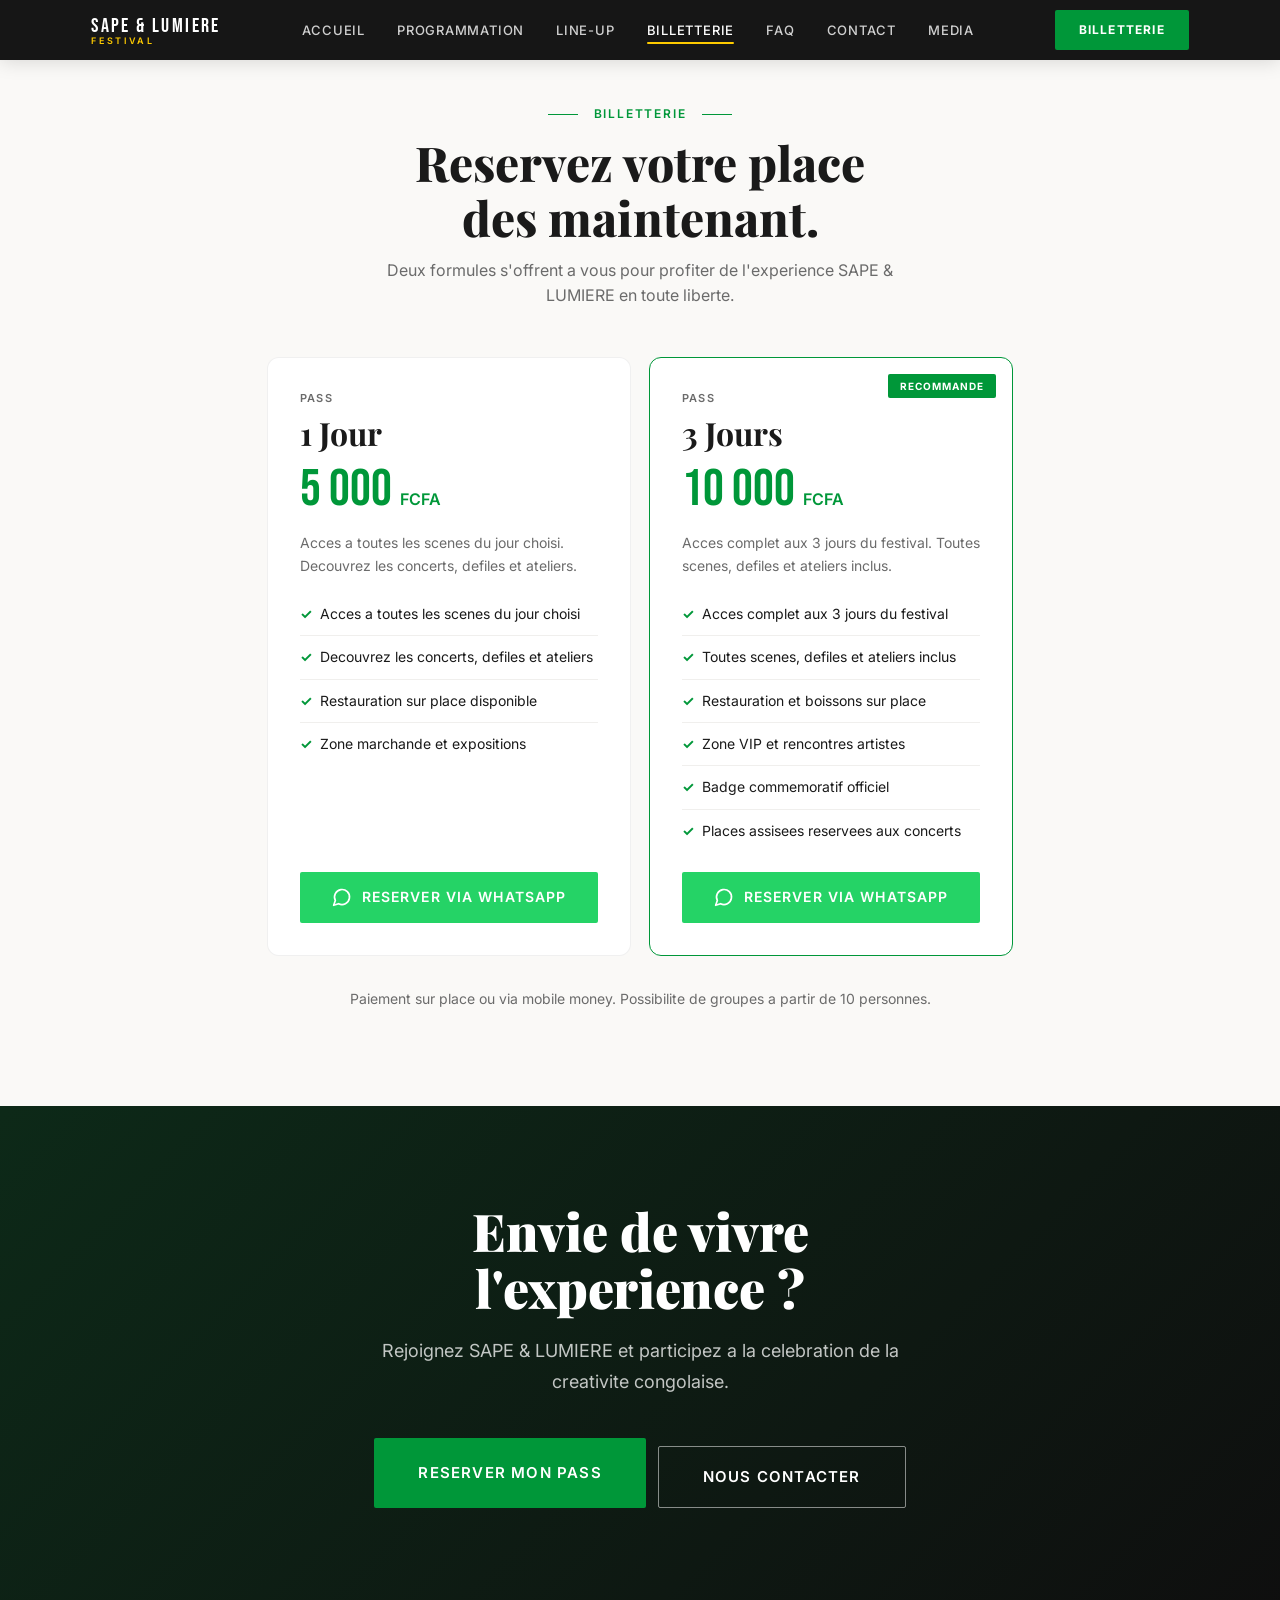
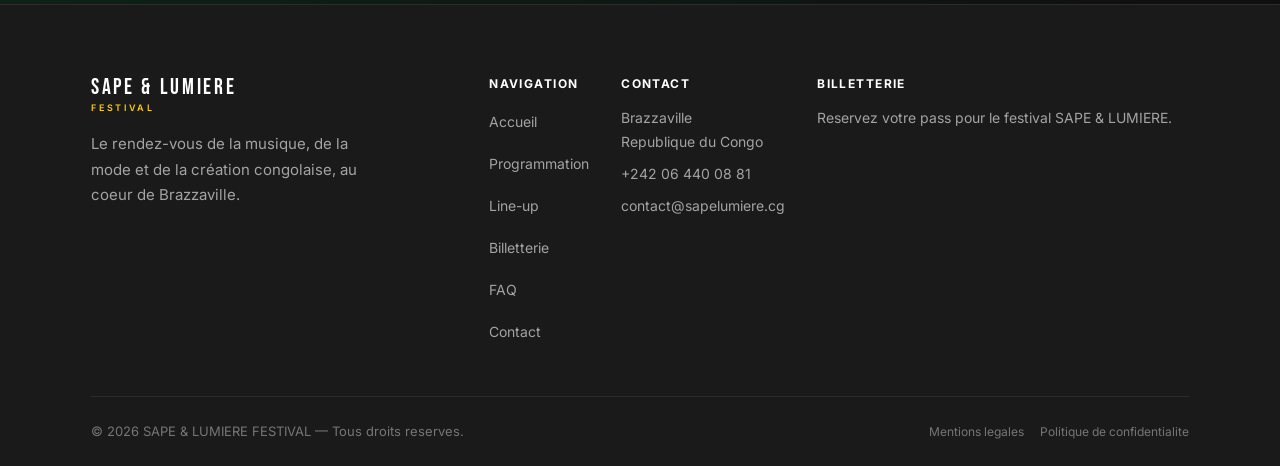
==== billetterie.html @ 425d0a88 "feat: premiere version du Festival SAPE & LUMIERE - Page d'accueil avec hero, compte a rebours, prog" ====
<!DOCTYPE html>
<html lang="fr">
<head>
  <meta charset="UTF-8">
  <meta name="viewport" content="width=device-width, initial-scale=1.0">
  <title>Billetterie — Festival SAPE & LUMIERE Brazzaville</title>
  <meta name="description" content="Reservez votre pass pour le Festival SAPE & LUMIERE : Pass 1 jour et Pass 3 jours, reservez via WhatsApp.">
  <link rel="icon" href="public/favicon.ico">
  <link rel="preconnect" href="https://fonts.googleapis.com">
  <link rel="preconnect" href="https://fonts.gstatic.com" crossorigin>
  <link href="https://fonts.googleapis.com/css2?family=Bebas+Neue&family=Inter:wght@300;400;500;600;700;800&family=Playfair+Display:ital,wght@0,400;0,700;0,800;0,900;1,400&display=swap" rel="stylesheet">
  <link rel="stylesheet" href="css/style.css">
</head>
<body>

  <!-- HEADER -->
  <header class="header header--scrolled">
    <div class="header_inner">
      <a href="index.html" class="header_logo">
        <span class="header_logo-main">SAPE &amp; LUMIERE</span>
        <span class="header_logo-sub">Festival</span>
      </a>
      <nav class="header_nav">
        <ul class="header_menu">
          <li><a href="index.html" class="header_link">Accueil</a></li>
          <li><a href="programmation.html" class="header_link">Programmation</a></li>
          <li><a href="line-up.html" class="header_link">Line-up</a></li>
          <li><a href="billetterie.html" class="header_link active">Billetterie</a></li>
          <li><a href="faq.html" class="header_link">FAQ</a></li>
          <li><a href="contact.html" class="header_link">Contact</a></li>
          <li><a href="media.html" class="header_link">Media</a></li>
        </ul>
      </nav>
      <a href="billetterie.html" class="header_cta">Billetterie</a>
      <button class="header_hamburger" aria-label="Ouvrir le menu" aria-expanded="false">
        <span class="header_hamburger-line"></span>
        <span class="header_hamburger-line"></span>
        <span class="header_hamburger-line"></span>
      </button>
    </div>
  </header>

  <!-- MOBILE MENU -->
  <div class="mobile-menu">
    <div class="mobile-menu_overlay"></div>
    <div class="mobile-menu_panel">
      <button class="mobile-menu_close" aria-label="Fermer le menu">&times;</button>
      <nav class="mobile-menu_list">
        <a href="index.html" class="mobile-menu_link">Accueil</a>
        <a href="programmation.html" class="mobile-menu_link">Programmation</a>
        <a href="line-up.html" class="mobile-menu_link">Line-up</a>
        <a href="billetterie.html" class="mobile-menu_link">Billetterie</a>
        <a href="faq.html" class="mobile-menu_link">FAQ</a>
        <a href="contact.html" class="mobile-menu_link">Contact</a>
        <a href="media.html" class="mobile-menu_link">Media</a>
      </nav>
      <a href="billetterie.html" class="mobile-menu_cta">Reserver mon pass</a>
    </div>
  </div>

  <main>
    <!-- BILLETTERIE -->
    <section class="billetterie" style="padding-top: calc(var(--header-h) + 40px)">
      <div class="container">
        <div class="section-header">
          <span class="section-header_tag">Billetterie</span>
          <h2 class="section-header_title">Reservez votre place<br>des maintenant.</h2>
          <p class="section-header_desc">Deux formules s'offrent a vous pour profiter de l'experience SAPE &amp; LUMIERE en toute liberte.</p>
        </div>
        <div class="billetterie_grid">
          <!-- Pass 1 Jour -->
          <div class="billetterie_card">
            <span class="billetterie_card-tag">Pass</span>
            <h3 class="billetterie_card-name">1 Jour</h3>
            <div class="billetterie_card-price">
              <span class="billetterie_card-amount">5 000</span>
              <span class="billetterie_card-currency">FCFA</span>
            </div>
            <p class="billetterie_card-desc">Acces a toutes les scenes du jour choisi. Decouvrez les concerts, defiles et ateliers.</p>
            <ul class="billetterie_card-features">
              <li>Acces a toutes les scenes du jour choisi</li>
              <li>Decouvrez les concerts, defiles et ateliers</li>
              <li>Restauration sur place disponible</li>
              <li>Zone marchande et expositions</li>
            </ul>
            <div class="billetterie_card-btn">
              <a href="https://wa.me/242064400881?text=Bonjour%2C%20je%20souhaite%20reserver%20un%20Pass%201%20jour%20pour%20le%20Festival%20Sape%20%26%20Lumiere" target="_blank" rel="noopener noreferrer" class="btn btn--whatsapp">
                <svg class="btn_icon" xmlns="http://www.w3.org/2000/svg" viewBox="0 0 24 24" fill="none" stroke="currentColor" stroke-width="2" stroke-linecap="round" stroke-linejoin="round"><path d="M7.9 20A9 9 0 1 0 4 16.1L2 22Z"/></svg>
                Reserver via WhatsApp
              </a>
            </div>
          </div>
          <!-- Pass 3 Jours -->
          <div class="billetterie_card billetterie_card--featured">
            <span class="billetterie_card-badge">Recommande</span>
            <span class="billetterie_card-tag">Pass</span>
            <h3 class="billetterie_card-name">3 Jours</h3>
            <div class="billetterie_card-price">
              <span class="billetterie_card-amount">10 000</span>
              <span class="billetterie_card-currency">FCFA</span>
            </div>
            <p class="billetterie_card-desc">Acces complet aux 3 jours du festival. Toutes scenes, defiles et ateliers inclus.</p>
            <ul class="billetterie_card-features">
              <li>Acces complet aux 3 jours du festival</li>
              <li>Toutes scenes, defiles et ateliers inclus</li>
              <li>Restauration et boissons sur place</li>
              <li>Zone VIP et rencontres artistes</li>
              <li>Badge commemoratif officiel</li>
              <li>Places assisees reservees aux concerts</li>
            </ul>
            <div class="billetterie_card-btn">
              <a href="https://wa.me/242064400881?text=Bonjour%2C%20je%20souhaite%20reserver%20un%20Pass%203%20jours%20pour%20le%20Festival%20Sape%20%26%20Lumiere" target="_blank" rel="noopener noreferrer" class="btn btn--whatsapp">
                <svg class="btn_icon" xmlns="http://www.w3.org/2000/svg" viewBox="0 0 24 24" fill="none" stroke="currentColor" stroke-width="2" stroke-linecap="round" stroke-linejoin="round"><path d="M7.9 20A9 9 0 1 0 4 16.1L2 22Z"/></svg>
                Reserver via WhatsApp
              </a>
            </div>
          </div>
        </div>
        <p style="text-align:center;margin-top:32px;font-size:14px;color:var(--gray)">Paiement sur place ou via mobile money. Possibilite de groupes a partir de 10 personnes.</p>
      </div>
    </section>

    <!-- INSCRIPTION CTA -->
    <section class="inscription">
      <div class="container inscription_inner">
        <h2 class="inscription_title">Envie de vivre l'experience ?</h2>
        <p class="inscription_desc">Rejoignez SAPE &amp; LUMIERE et participez a la celebration de la creativite congolaise.</p>
        <div class="inscription_action">
          <a href="https://wa.me/242064400881?text=Bonjour%2C%20je%20souhaite%20reserver%20mon%20pass%20pour%20le%20Festival%20Sape%20%26%20Lumiere" target="_blank" rel="noopener noreferrer" class="btn btn--primary btn--lg">Reserver mon pass</a>
          <a href="contact.html" class="btn btn--outline btn--lg" style="margin-top:8px">Nous contacter</a>
        </div>
      </div>
    </section>
  </main>

  <!-- FOOTER -->
  <footer class="footer">
    <div class="container">
      <div class="footer_top">
        <div>
          <div class="footer_logo">
            <span class="footer_logo-main">SAPE &amp; LUMIERE</span>
            <span class="footer_logo-sub">Festival</span>
          </div>
          <p class="footer_tagline">Le rendez-vous de la musique, de la mode et de la création congolaise, au coeur de Brazzaville.</p>
        </div>
        <div class="footer_nav">
          <div>
            <h4 class="footer_col-title">Navigation</h4>
            <ul class="footer_list">
              <li><a href="index.html">Accueil</a></li>
              <li><a href="programmation.html">Programmation</a></li>
              <li><a href="line-up.html">Line-up</a></li>
              <li><a href="billetterie.html">Billetterie</a></li>
              <li><a href="faq.html">FAQ</a></li>
              <li><a href="contact.html">Contact</a></li>
            </ul>
          </div>
          <div>
            <h4 class="footer_col-title">Contact</h4>
            <p class="footer_address">Brazzaville<br>Republique du Congo</p>
            <p class="footer_address"><a href="https://wa.me/242064400881" target="_blank" rel="noopener noreferrer" style="color:inherit">+242 06 440 08 81</a></p>
            <p class="footer_address"><a href="mailto:contact@sapelumiere.cg" style="color:inherit">contact@sapelumiere.cg</a></p>
          </div>
          <div>
            <h4 class="footer_col-title">Billetterie</h4>
            <p class="footer_address">Reservez votre pass pour le festival SAPE &amp; LUMIERE.</p>
          </div>
        </div>
      </div>
      <div class="footer_bottom">
        <p class="footer_copy">&copy; 2026 SAPE &amp; LUMIERE FESTIVAL — Tous droits reserves.</p>
        <div class="footer_legal">
          <a href="#">Mentions legales</a>
          <a href="#">Politique de confidentialite</a>
        </div>
      </div>
    </div>
  </footer>

  <button class="scroll-top" aria-label="Retour en haut">
    <svg xmlns="http://www.w3.org/2000/svg" width="20" height="20" viewBox="0 0 24 24" fill="none" stroke="currentColor" stroke-width="2" stroke-linecap="round" stroke-linejoin="round"><path d="m18 15-6-6-6 6"/></svg>
  </button>

  <script src="js/main.js"></script>
</body>
</html>
---- css/style.css ----
﻿/* ============================================================
   FESTIVAL SAPE & LUMIERE — Premium CSS
   Mobile-first | Fluid responsive | No frameworks
   ============================================================ */

/* --- RESET --- */
*, *::before, *::after { margin: 0; padding: 0; box-sizing: border-box; }
html { scroll-behavior: smooth; -webkit-text-size-adjust: 100%; scroll-padding-top: 80px; }
body {
  font-family: 'Inter', -apple-system, BlinkMacSystemFont, sans-serif;
  font-size: clamp(14px, 1rem + 0.2vw, 16px); line-height: 1.6;
  color: #1a1a1a; background: #faf9f7;
  -webkit-font-smoothing: antialiased; overflow-x: hidden;
}
img { max-width: 100%; height: auto; display: block; }
a { text-decoration: none; color: inherit; }
button { border: none; background: none; cursor: pointer; font: inherit; color: inherit; }
ul, ol { list-style: none; }
h1, h2, h3, h4 { font-family: 'Playfair Display', Georgia, serif; line-height: 1.15; overflow-wrap: break-word; }

/* --- VARIABLES --- */
:root {
  --green: #009739; --green-dark: #006b28;
  --yellow: #FECB00; --yellow-dark: #d4a800;
  --red: #CE1126; --red-dark: #a30d1e;
  --black: #0a0a0a; --anthracite: #1a1a1a; --charcoal: #2a2a2a;
  --gray: #6b6b6b; --gray-light: #b0b0b0; --gray-bg: #f0efed;
  --cream: #faf9f7; --white: #ffffff;
  --gold: #c9a84c; --gold-light: #e0c97f;
  --container: 1200px;
  --gutter: clamp(16px, 4vw, 60px);
  --header-h: 60px;
  --ease: cubic-bezier(0.25, 0.46, 0.45, 0.94);
  --ease-out: cubic-bezier(0.22, 0.61, 0.36, 1);
  --safe-top: env(safe-area-inset-top, 0px);
  --safe-bottom: env(safe-area-inset-bottom, 0px);
}

/* --- CONTAINER --- */
.container { width: 100%; max-width: var(--container); margin: 0 auto; padding-inline: var(--gutter); }

/* --- BUTTONS --- */
.btn {
  display: inline-flex; align-items: center; justify-content: center; gap: 10px;
  padding: clamp(12px, 2vw, 14px) clamp(20px, 4vw, 32px);
  font-family: 'Inter', sans-serif; font-size: clamp(12px, 1.4vw, 14px);
  font-weight: 600; letter-spacing: 0.08em; text-transform: uppercase;
  border-radius: 2px; transition: all 0.3s var(--ease); cursor: pointer;
  white-space: nowrap; min-height: 44px;
}
.btn--primary { background: var(--green); color: var(--white); }
.btn--primary:hover { background: var(--green-dark); transform: translateY(-1px); box-shadow: 0 8px 25px rgba(0,151,57,0.3); }
.btn--outline { background: transparent; color: var(--white); border: 1px solid rgba(255,255,255,0.5); }
.btn--outline:hover { border-color: var(--white); background: rgba(255,255,255,0.1); }
.btn--whatsapp { background: #25d366; color: var(--white); width: 100%; }
.btn--whatsapp:hover { background: #1da851; transform: translateY(-1px); box-shadow: 0 8px 25px rgba(37,211,102,0.3); }
.btn--lg { padding: clamp(14px, 2.5vw, 18px) clamp(28px, 5vw, 44px); font-size: clamp(13px, 1.5vw, 15px); }
.btn_icon { width: 20px; height: 20px; flex-shrink: 0; }

/* --- SECTION HEADER --- */
.section-header { text-align: center; margin-bottom: clamp(24px, 5vw, 48px); }
.section-header_tag {
  display: inline-block; font-family: 'Inter', sans-serif;
  font-size: clamp(10px, 1.2vw, 12px); font-weight: 600;
  letter-spacing: 0.15em; text-transform: uppercase; color: var(--green);
  margin-bottom: 12px; position: relative; padding: 0 16px;
}
.section-header_tag::before, .section-header_tag::after {
  content: ''; position: absolute; top: 50%; width: 30px; height: 1px; background: var(--green);
}
.section-header_tag::before { right: 100%; }
.section-header_tag::after { left: 100%; }
.section-header_title { font-size: clamp(24px, 5vw, 48px); font-weight: 800; color: var(--anthracite); margin-bottom: 12px; }
.section-header_desc { font-size: clamp(14px, 1.8vw, 16px); color: var(--gray); max-width: 520px; margin: 0 auto; line-height: 1.6; }
.section-header--light .section-header_tag { color: var(--yellow); }
.section-header--light .section-header_tag::before, .section-header--light .section-header_tag::after { background: var(--yellow); }
.section-header--light .section-header_title { color: var(--white); }
.section-header--light .section-header_desc { color: var(--gray-light); }

/* ============================================================
   HEADER
   ============================================================ */
.header {
  position: fixed; top: 0; left: 0; right: 0; z-index: 1000;
  height: var(--header-h); transition: all 0.35s var(--ease);
  background: transparent; padding-top: var(--safe-top);
}
.header--scrolled {
  background: rgba(10,10,10,0.95); backdrop-filter: blur(12px); -webkit-backdrop-filter: blur(12px);
  box-shadow: 0 1px 20px rgba(0,0,0,0.15);
}
.header_inner {
  display: flex; align-items: center; justify-content: space-between;
  max-width: var(--container); margin: 0 auto; padding-inline: var(--gutter); height: 100%;
}
.header_logo { display: flex; flex-direction: column; line-height: 1; }
.header_logo-main {
  font-family: 'Bebas Neue', 'Playfair Display', sans-serif; font-size: clamp(17px, 2.5vw, 20px);
  letter-spacing: 0.12em; color: var(--white); line-height: 1;
}
.header_logo-sub {
  font-family: 'Inter', sans-serif; font-size: clamp(7px, 1vw, 9px); font-weight: 600;
  letter-spacing: 0.3em; color: var(--yellow); text-transform: uppercase;
}
.header_nav { display: none; }
.header_menu { display: flex; gap: clamp(16px, 2.5vw, 32px); }
.header_link {
  font-size: clamp(11px, 1.2vw, 13px); font-weight: 500;
  letter-spacing: 0.06em; text-transform: uppercase;
  color: rgba(255,255,255,0.8); transition: color 0.3s;
  position: relative; padding: 4px 0;
}
.header_link:hover, .header_link.active { color: var(--white); }
.header_link.active::after {
  content: ''; position: absolute; bottom: -2px; left: 0; right: 0; height: 2px;
  background: var(--yellow); border-radius: 1px;
}
.header_cta {
  display: none; padding: 10px 24px; background: var(--green); color: var(--white);
  font-size: 12px; font-weight: 700; letter-spacing: 0.1em; text-transform: uppercase;
  border-radius: 2px; transition: all 0.3s var(--ease); min-height: 40px;
}
.header_cta:hover { background: var(--green-dark); }
.header_hamburger {
  display: flex; flex-direction: column; gap: 5px; padding: 8px;
  z-index: 10; min-width: 44px; min-height: 44px; align-items: center; justify-content: center;
}
.header_hamburger-line {
  width: 22px; height: 2px; background: var(--white); border-radius: 1px;
  transition: all 0.3s var(--ease);
}
.header_hamburger[aria-expanded="true"] .header_hamburger-line:nth-child(1) { transform: translateY(7px) rotate(45deg); }
.header_hamburger[aria-expanded="true"] .header_hamburger-line:nth-child(2) { opacity: 0; }
.header_hamburger[aria-expanded="true"] .header_hamburger-line:nth-child(3) { transform: translateY(-7px) rotate(-45deg); }

/* --- MOBILE MENU --- */
.mobile-menu { position: fixed; inset: 0; z-index: 2000; pointer-events: none; visibility: hidden; }
.mobile-menu.open { pointer-events: auto; visibility: visible; }
.mobile-menu_overlay {
  position: absolute; inset: 0; background: rgba(0,0,0,0.6); opacity: 0;
  transition: opacity 0.35s var(--ease);
}
.mobile-menu.open .mobile-menu_overlay { opacity: 1; }
.mobile-menu_panel {
  position: absolute; top: 0; right: 0; bottom: 0;
  width: min(85vw, 380px);
  background: var(--anthracite); transform: translateX(100%);
  transition: transform 0.4s var(--ease-out); padding: 24px;
  padding-top: calc(24px + var(--safe-top));
  padding-bottom: calc(24px + var(--safe-bottom));
  display: flex; flex-direction: column; overflow-y: auto; -webkit-overflow-scrolling: touch;
}
.mobile-menu.open .mobile-menu_panel { transform: translateX(0); }
.mobile-menu_close {
  align-self: flex-end; font-size: 32px; color: var(--white); padding: 8px;
  margin-bottom: 24px; min-width: 44px; min-height: 44px;
  display: flex; align-items: center; justify-content: center;
}
.mobile-menu_list { display: flex; flex-direction: column; }
.mobile-menu_link {
  padding: 14px 0; font-family: 'Playfair Display', serif;
  font-size: clamp(20px, 5vw, 22px); font-weight: 600; color: var(--white);
  border-bottom: 1px solid rgba(255,255,255,0.08); transition: color 0.3s;
  min-height: 48px; display: flex; align-items: center;
}
.mobile-menu_link:hover { color: var(--yellow); }
.mobile-menu_cta {
  display: block; margin-top: 24px; padding: 16px; text-align: center;
  background: var(--green); color: var(--white); font-size: 14px; font-weight: 700;
  letter-spacing: 0.1em; text-transform: uppercase; border-radius: 2px; min-height: 52px;
}

/* ============================================================
   HERO
   ============================================================ */
.hero {
  position: relative; min-height: 100vh; min-height: 100dvh;
  display: flex; align-items: center; overflow: hidden;
  padding: calc(var(--header-h) + var(--safe-top)) var(--gutter) clamp(40px, 8vw, 80px);
}
.hero_bg { position: absolute; inset: 0; z-index: 0; background: var(--black); }
.hero_gradient {
  position: absolute; inset: 0; z-index: 0;
  background: linear-gradient(135deg, rgba(0,30,12,0.85) 0%, rgba(10,10,10,0.9) 50%, rgba(20,0,0,0.8) 100%);
}
.hero_pattern { display: none; }
.hero_inner {
  position: relative; z-index: 1; width: 100%; max-width: var(--container);
  margin: 0 auto; display: grid; grid-template-columns: 1fr;
  gap: clamp(24px, 5vw, 48px); align-items: center;
}
.hero_content { text-align: left; }
.hero_badge {
  display: inline-block; font-size: clamp(9px, 1.2vw, 11px); font-weight: 600;
  letter-spacing: 0.25em; text-transform: uppercase; color: var(--yellow);
  border: 1px solid rgba(254,203,0,0.3); padding: 6px 14px;
  margin-bottom: clamp(16px, 3vw, 24px); border-radius: 2px;
}
.hero_title { margin-bottom: clamp(12px, 2.5vw, 20px); }
.hero_title-line {
  display: block; font-family: 'Playfair Display', serif; color: var(--white);
  text-shadow: 0 2px 30px rgba(0,0,0,0.3);
}
.hero_title-line--1 { font-size: clamp(24px, 6vw, 48px); font-weight: 400; font-style: italic; letter-spacing: 0.02em; }
.hero_title-line--2 { font-size: clamp(36px, 10vw, 80px); font-weight: 900; letter-spacing: -0.02em; line-height: 0.95; }
.hero_title-line--3 {
  font-size: clamp(10px, 2.5vw, 18px); font-family: 'Inter', sans-serif; font-weight: 300;
  letter-spacing: 0.4em; text-transform: uppercase; color: var(--yellow); margin-top: 8px;
}
.hero_tagline {
  font-size: clamp(13px, 2vw, 18px); font-weight: 300; color: rgba(255,255,255,0.75);
  line-height: 1.7; margin-bottom: clamp(20px, 4vw, 32px); max-width: 440px;
}
.hero_details { margin-bottom: clamp(24px, 5vw, 40px); }
.hero_date { display: flex; flex-wrap: wrap; align-items: center; gap: 6px 10px; margin-bottom: 8px; }
.hero_date-label { font-size: clamp(12px, 1.5vw, 13px); color: rgba(255,255,255,0.7); font-weight: 400; }
.hero_date-value { font-family: 'Bebas Neue', sans-serif; font-size: clamp(18px, 4vw, 30px); color: var(--white); letter-spacing: 0.06em; }
.hero_date-sep { font-size: 13px; color: var(--yellow); }
.hero_location { font-size: clamp(11px, 1.5vw, 13px); color: rgba(255,255,255,0.7); letter-spacing: 0.1em; text-transform: uppercase; }
.hero_actions { display: flex; flex-wrap: wrap; gap: 12px; }
.hero_gallery { display: grid; grid-template-columns: 1fr 1fr; gap: 8px; }
.hero_gallery-item { border-radius: 4px; overflow: hidden; position: relative; }
.hero_gallery-item:nth-child(1) { grid-row: span 2; }
.hero_gallery-img { width: 100%; height: 100%; object-fit: cover; display: block; min-height: 100px; }
.hero_gallery-item:nth-child(1) .hero_gallery-img { min-height: 200px; }
.hero_scroll { position: absolute; bottom: 20px; left: 50%; transform: translateX(-50%); z-index: 1; }
.hero_scroll-line {
  display: block; width: 1px; height: 40px;
  background: linear-gradient(180deg, var(--yellow), transparent);
  animation: scrollPulse 2s ease-in-out infinite;
}
@keyframes scrollPulse { 0%, 100% { opacity: 0.3; } 50% { opacity: 1; } }

/* ============================================================
   COUNTDOWN
   ============================================================ */
.countdown {
  background: var(--anthracite); padding: clamp(32px, 6vw, 48px) 0;
  border-top: 1px solid rgba(254,203,0,0.15); border-bottom: 1px solid rgba(254,203,0,0.15);
}
.countdown_inner { text-align: center; }
.countdown_label {
  font-size: clamp(10px, 1.5vw, 12px); font-weight: 600;
  letter-spacing: 0.2em; text-transform: uppercase;
  color: var(--yellow); margin-bottom: clamp(12px, 3vw, 20px);
}
.countdown_grid {
  display: flex; justify-content: center; align-items: center;
  gap: clamp(8px, 2vw, 24px); flex-wrap: wrap;
}
.countdown_block { text-align: center; }
.countdown_number {
  font-family: 'Bebas Neue', sans-serif; font-size: clamp(36px, 8vw, 72px);
  font-weight: 400; color: var(--white); line-height: 1;
  background: linear-gradient(135deg, var(--white) 0%, var(--gold-light) 100%);
  -webkit-background-clip: text; background-clip: text;
  -webkit-text-fill-color: transparent; min-width: 60px;
}
.countdown_unit {
  font-size: clamp(8px, 1.2vw, 10px); font-weight: 600;
  letter-spacing: 0.2em; text-transform: uppercase; color: var(--gray-light); margin-top: 4px;
}
.countdown_sep {
  font-family: 'Bebas Neue', sans-serif; font-size: clamp(24px, 5vw, 40px);
  color: var(--yellow); margin-bottom: 16px;
}

/* ============================================================
   PROGRAMMATION
   ============================================================ */
.programmation { padding: clamp(48px, 8vw, 96px) 0; background: var(--gray-bg); border-top: 1px solid rgba(0,0,0,0.06); border-bottom: 1px solid rgba(0,0,0,0.06); overflow: hidden; }
.programmation_tabs {
  margin-top: 24px; display: flex; max-width: 420px; margin-inline: auto;
  gap: 6px; border-radius: 9999px; border: 1px solid rgba(0,0,0,0.1);
  background: var(--white); padding: 4px; flex-wrap: nowrap;
  margin-bottom: clamp(24px, 5vw, 48px);
}
.programmation_tab {
  flex: 1; padding: clamp(10px, 2vw, 14px) clamp(12px, 3vw, 24px);
  font-family: 'Inter', sans-serif; font-size: clamp(12px, 1.5vw, 14px);
  font-weight: 600; letter-spacing: 0.06em; text-transform: uppercase;
  color: var(--gray); border: none; border-radius: 9999px;
  transition: all 0.3s var(--ease); cursor: pointer; min-height: 44px;
}
.programmation_tab:hover { color: var(--anthracite); }
.programmation_tab.active { background: var(--green); color: var(--white); }
.programmation_list {
  display: grid; grid-template-columns: repeat(auto-fill, minmax(min(100%, 280px), 1fr));
  gap: clamp(12px, 3vw, 24px);
}

/* --- Program Cards (JS rendered) --- */
.program-card {
  background: var(--white); border-radius: 10px; overflow: hidden;
  transition: transform 0.35s var(--ease), box-shadow 0.35s var(--ease);
  display: flex; flex-direction: column;
}
.program-card:hover { transform: translateY(-4px); box-shadow: 0 12px 32px rgba(0,0,0,0.08); }
.program-card_img {
  position: relative; width: 100%; aspect-ratio: 16/9; overflow: hidden;
}
.program-card_img img { width: 100%; height: 100%; object-fit: cover; }
.program-card_badge {
  position: absolute; top: 10px; left: 10px;
  background: var(--green); color: var(--white);
  font-size: clamp(10px, 1.2vw, 12px); font-weight: 700;
  letter-spacing: 0.05em; padding: 4px 10px; border-radius: 2px;
}
.program-card_body { padding: clamp(12px, 3vw, 20px); flex: 1; display: flex; flex-direction: column; }
.program-card_body h3 {
  font-family: 'Playfair Display', serif; font-size: clamp(15px, 2vw, 18px);
  font-weight: 700; color: var(--anthracite); margin-bottom: 6px; line-height: 1.3;
}
.program-card_desc {
  font-size: clamp(12px, 1.4vw, 14px); color: var(--gray); line-height: 1.6; flex: 1;
}
.program-card_scene {
  margin-top: 10px; padding-top: 10px; border-top: 1px solid var(--gray-bg);
  font-size: clamp(10px, 1.2vw, 11px); font-weight: 600;
  letter-spacing: 0.08em; text-transform: uppercase; color: var(--green);
}

/* ============================================================
   LINEUP
   ============================================================ */
.lineup { padding: clamp(48px, 8vw, 96px) 0; background: var(--anthracite); overflow: hidden; }
.lineup_filters {
  display: flex; justify-content: center; flex-wrap: wrap;
  gap: clamp(6px, 1.5vw, 10px); margin-bottom: clamp(24px, 5vw, 48px);
}
.lineup_filter {
  padding: clamp(8px, 1.5vw, 10px) clamp(14px, 3vw, 24px);
  font-size: clamp(11px, 1.2vw, 13px); font-weight: 500;
  letter-spacing: 0.06em; text-transform: uppercase;
  color: rgba(255,255,255,0.6); border: 1px solid rgba(255,255,255,0.15);
  border-radius: 2px; transition: all 0.3s var(--ease); cursor: pointer; min-height: 40px;
}
.lineup_filter:hover { color: var(--white); border-color: rgba(255,255,255,0.4); }
.lineup_filter.active { background: var(--yellow); color: var(--black); border-color: var(--yellow); }
.lineup_grid {
  display: grid; grid-template-columns: repeat(auto-fill, minmax(min(100%, 240px), 1fr));
  gap: clamp(12px, 3vw, 24px);
}

/* --- Artist Cards (JS rendered) --- */
.artist-card {
  background: var(--charcoal); border-radius: 10px; overflow: hidden;
  transition: transform 0.35s var(--ease), box-shadow 0.35s var(--ease);
}
.artist-card:hover { transform: translateY(-4px); box-shadow: 0 12px 32px rgba(0,0,0,0.2); }
.artist-card_img-wrap { position: relative; aspect-ratio: 3/4; overflow: hidden; }
.artist-card_img {
  width: 100%; height: 100%; object-fit: cover;
  transition: transform 0.6s var(--ease);
}
.artist-card:hover .artist-card_img { transform: scale(1.05); }
.artist-card_cat {
  position: absolute; bottom: 10px; left: 10px;
  background: rgba(0,0,0,0.7); color: var(--yellow);
  font-size: clamp(9px, 1.1vw, 10px); font-weight: 600;
  letter-spacing: 0.1em; text-transform: uppercase;
  padding: 4px 10px; border-radius: 2px;
}
.artist-card_body { padding: clamp(12px, 3vw, 16px); }
.artist-card_name {
  font-family: 'Playfair Display', serif; font-size: clamp(15px, 2vw, 18px);
  font-weight: 700; color: var(--white); margin-bottom: 4px;
}
.artist-card_meta { font-size: clamp(11px, 1.3vw, 13px); color: var(--gray-light); }

/* ============================================================
   SAPE & MODE SECTION (index.html)
   ============================================================ */
.sape { padding: clamp(48px, 8vw, 96px) 0; background: var(--cream); overflow: hidden; }
.sape_inner {
  display: grid; grid-template-columns: 1fr; gap: clamp(24px, 5vw, 48px); align-items: center;
}
.sape_text {}
.sape_title {
  font-size: clamp(24px, 5vw, 42px); font-weight: 800;
  color: var(--anthracite); margin-bottom: clamp(12px, 3vw, 20px); line-height: 1.1;
}
.sape_accent { color: var(--green); }
.sape_desc {
  font-size: clamp(14px, 1.8vw, 16px); color: var(--gray);
  line-height: 1.7; margin-bottom: clamp(20px, 4vw, 32px);
}
.sape_list {
  display: flex; flex-direction: column; gap: clamp(12px, 2vw, 16px);
  margin-bottom: clamp(20px, 4vw, 32px);
}
.sape_list-item strong {
  display: block; font-size: clamp(14px, 1.6vw, 16px); color: var(--anthracite);
  margin-bottom: 2px;
}
.sape_list-item p { font-size: clamp(13px, 1.5vw, 14px); color: var(--gray); }
.sape_image { border-radius: 8px; overflow: hidden; }
.sape_image img { width: 100%; height: 100%; object-fit: cover; border-radius: 8px; min-height: 200px; }

/* ============================================================
   INSCRIPTION CTA
   ============================================================ */
.inscription {
  padding: clamp(48px, 8vw, 96px) 0;
  background: linear-gradient(135deg, rgba(0,30,12,0.95), rgba(10,10,10,0.98));
  position: relative; overflow: hidden;
}
.inscription_inner { text-align: center; max-width: 700px; margin: 0 auto; }
.inscription_title {
  font-size: clamp(28px, 6vw, 52px); font-weight: 900;
  color: var(--white); margin-bottom: clamp(12px, 3vw, 20px); line-height: 1.1;
}
.inscription_desc {
  font-size: clamp(14px, 2vw, 18px); color: rgba(255,255,255,0.75);
  line-height: 1.7; margin-bottom: clamp(24px, 5vw, 40px);
}
.inscription_action { display: flex; justify-content: center; flex-wrap: wrap; gap: 12px; }

/* ============================================================
   PARTENAIRES
   ============================================================ */
.partenaires { padding: clamp(48px, 8vw, 96px) 0; background: var(--cream); overflow: hidden; }
.partenaires_grid {
  display: grid; grid-template-columns: repeat(auto-fill, minmax(min(100%, 140px), 1fr));
  gap: clamp(12px, 3vw, 24px); align-items: center;
}
.partenaire-card {
  background: var(--white); border-radius: 10px; padding: clamp(16px, 3vw, 24px);
  display: flex; flex-direction: column; align-items: center; justify-content: center;
  text-align: center; transition: all 0.3s var(--ease);
  border: 1px solid rgba(0,0,0,0.05); min-height: 120px;
}
.partenaire-card:hover { transform: translateY(-2px); box-shadow: 0 8px 24px rgba(0,0,0,0.06); }
.partenaire-card_logo {
  display: flex; align-items: center; justify-content: center;
  font-family: 'Inter', sans-serif; font-size: clamp(11px, 1.5vw, 14px); font-weight: 800;
  letter-spacing: 0.06em; color: var(--anthracite);
  min-height: 44px; margin-bottom: 8px; text-align: center;
}
.partenaire-card_name { font-size: clamp(11px, 1.4vw, 13px); color: var(--gray); }

/* ============================================================
   BILLETTERIE
   ============================================================ */
.billetterie { padding: clamp(48px, 8vw, 96px) 0; background: var(--cream); overflow: hidden; }
.billetterie_grid {
  display: grid; grid-template-columns: repeat(auto-fit, minmax(min(100%, 300px), 1fr));
  gap: clamp(16px, 3vw, 24px); justify-items: center; max-width: 740px; margin: 0 auto;
}
.billetterie_card {
  background: var(--white); border-radius: 12px; overflow: hidden;
  border: 1px solid rgba(0,0,0,0.06); transition: all 0.35s var(--ease);
  display: flex; flex-direction: column; padding: clamp(20px, 4vw, 32px); position: relative;
}
.billetterie_card:hover { transform: translateY(-4px); box-shadow: 0 16px 40px rgba(0,0,0,0.08); }
.billetterie_card--featured { border-color: var(--green); }
.billetterie_card-badge {
  position: absolute; top: 16px; right: 16px;
  background: var(--green); color: var(--white); font-size: 10px; font-weight: 700;
  letter-spacing: 0.1em; text-transform: uppercase; padding: 4px 12px; border-radius: 2px;
}
.billetterie_card-tag {
  font-size: clamp(10px, 1.2vw, 11px); font-weight: 600;
  letter-spacing: 0.12em; text-transform: uppercase; color: var(--gray); margin-bottom: 8px;
}
.billetterie_card-name {
  font-family: 'Playfair Display', serif; font-size: clamp(24px, 5vw, 32px);
  font-weight: 700; color: var(--anthracite); margin-bottom: 12px;
}
.billetterie_card-price { margin-bottom: 16px; }
.billetterie_card-amount {
  font-family: 'Bebas Neue', sans-serif; font-size: clamp(36px, 7vw, 52px);
  color: var(--green); line-height: 1;
}
.billetterie_card-currency {
  font-size: clamp(13px, 1.8vw, 16px); font-weight: 600; color: var(--green); margin-left: 4px;
}
.billetterie_card-desc {
  font-size: clamp(13px, 1.5vw, 14px); color: var(--gray); line-height: 1.6; margin-bottom: 16px;
}
.billetterie_card-features {
  display: flex; flex-direction: column; gap: 0; flex: 1; margin-bottom: 20px;
}
.billetterie_card-features li {
  display: flex; align-items: flex-start; gap: 8px;
  padding: 10px 0; border-bottom: 1px solid var(--gray-bg);
  font-size: clamp(13px, 1.5vw, 14px); color: var(--anthracite);
}
.billetterie_card-features li::before {
  content: '\2713'; color: var(--green); font-weight: 700; flex-shrink: 0;
}
.billetterie_card-features li:last-child { border-bottom: none; }
.billetterie_card-btn { margin-top: auto; }

/* ============================================================
   MEDIA / GALLERY
   ============================================================ */
.media { padding: clamp(48px, 8vw, 96px) 0; background: var(--cream); overflow: hidden; }
.media_grid {
  display: grid; grid-template-columns: repeat(auto-fill, minmax(min(100%, 200px), 1fr));
  gap: clamp(8px, 2vw, 16px);
}
.media-card {
  border-radius: 8px; overflow: hidden; position: relative;
  aspect-ratio: 4/3; background: var(--charcoal); cursor: pointer;
}
.media-card--wide { grid-column: span 2; }
.media-card--tall { grid-row: span 2; }
.media-card_img {
  width: 100%; height: 100%; object-fit: cover;
  transition: transform 0.6s var(--ease);
}
.media-card:hover .media-card_img { transform: scale(1.05); }

/* ============================================================
   FAQ
   ============================================================ */
.faq { padding: clamp(48px, 8vw, 96px) 0; background: var(--cream); overflow: hidden; }
.faq_list { max-width: 780px; margin: 0 auto; }
.faq-item { border-bottom: 1px solid rgba(0,0,0,0.08); }
.faq-item_q {
  width: 100%; display: flex; align-items: center; justify-content: space-between;
  padding: clamp(14px, 3vw, 20px) 0; cursor: pointer; gap: 12px;
  text-align: left; min-height: 52px;
}
.faq-item_q span {
  font-family: 'Playfair Display', serif; font-size: clamp(15px, 2.5vw, 18px);
  font-weight: 600; color: var(--anthracite); flex: 1;
}
.faq-item_icon {
  width: clamp(28px, 5vw, 32px); height: clamp(28px, 5vw, 32px);
  border-radius: 50%; background: var(--gray-bg); flex-shrink: 0;
  display: flex; align-items: center; justify-content: center;
  transition: all 0.3s var(--ease); color: var(--anthracite);
}
.faq-item_a {
  padding: 0 0 clamp(14px, 3vw, 20px);
  font-size: clamp(13px, 1.6vw, 15px); color: var(--gray); line-height: 1.7;
}

/* ============================================================
   CONTACT
   ============================================================ */
.contact { padding: clamp(48px, 8vw, 96px) 0; background: var(--cream); overflow: hidden; }
.contact_inner {
  max-width: 640px; margin: 0 auto;
}
.contact_form {
  background: var(--white); border-radius: 10px; padding: clamp(20px, 4vw, 32px);
  border: 1px solid rgba(0,0,0,0.06);
}
.contact_field { margin-bottom: clamp(12px, 2vw, 16px); }
.contact_label {
  display: block; font-size: clamp(11px, 1.2vw, 13px); font-weight: 600;
  letter-spacing: 0.06em; text-transform: uppercase; color: var(--anthracite);
  margin-bottom: 6px;
}
.contact_label span { color: var(--red); }
.contact_input, .contact_textarea {
  width: 100%; padding: clamp(10px, 2vw, 12px) clamp(12px, 2vw, 16px);
  border: 1px solid rgba(0,0,0,0.12); border-radius: 4px;
  font-family: 'Inter', sans-serif; font-size: clamp(13px, 1.5vw, 15px);
  color: var(--anthracite); background: var(--cream); transition: border-color 0.3s;
  min-height: 44px;
}
.contact_input:focus, .contact_textarea:focus { outline: none; border-color: var(--green); }
.contact_textarea { min-height: clamp(100px, 20vw, 140px); resize: vertical; }
.contact_submit { width: 100%; margin-top: 8px; }
.contact_error {
  font-size: 12px; color: var(--red); margin-top: 4px; min-height: 0;
}
.contact_success {
  text-align: center; padding: clamp(20px, 4vw, 40px);
  background: var(--white); border-radius: 10px; border: 1px solid rgba(0,0,0,0.06);
}
.contact_success p { font-size: clamp(14px, 1.8vw, 16px); color: var(--anthracite); line-height: 1.7; }

/* ============================================================
   FOOTER
   ============================================================ */
.footer {
  background: var(--anthracite); color: var(--white);
  padding: clamp(40px, 8vw, 72px) 0 0;
  border-top: 1px solid rgba(255,255,255,0.08);
}
.footer_top {
  display: grid; grid-template-columns: 1fr; gap: clamp(24px, 5vw, 48px);
  margin-bottom: clamp(32px, 6vw, 48px);
}
.footer_nav {
  display: flex; flex-direction: column; gap: clamp(24px, 4vw, 32px);
}
.footer_logo { display: flex; flex-direction: column; margin-bottom: 16px; }
.footer_logo-main {
  font-family: 'Bebas Neue', 'Playfair Display', sans-serif; font-size: clamp(18px, 2.5vw, 22px);
  letter-spacing: 0.12em; color: var(--white); line-height: 1;
}
.footer_logo-sub {
  font-family: 'Inter', sans-serif; font-size: clamp(7px, 1vw, 9px); font-weight: 600;
  letter-spacing: 0.3em; color: var(--yellow); text-transform: uppercase; margin-top: 2px;
}
.footer_tagline {
  font-size: clamp(13px, 1.5vw, 15px); color: rgba(255,255,255,0.6);
  line-height: 1.7; max-width: 300px;
}
.footer_socials { display: flex; gap: 12px; margin-top: 20px; }
.footer_social {
  width: 40px; height: 40px; border-radius: 50%; background: rgba(255,255,255,0.08);
  display: flex; align-items: center; justify-content: center;
  color: var(--white); font-size: 16px; transition: all 0.3s; min-width: 44px; min-height: 44px;
}
.footer_social:hover { background: var(--green); }
.footer_col-title {
  font-family: 'Inter', sans-serif; font-size: clamp(11px, 1.2vw, 12px);
  font-weight: 700; letter-spacing: 0.12em; text-transform: uppercase;
  color: var(--white); margin-bottom: 16px;
}
.footer_list { display: flex; flex-direction: column; gap: 10px; }
.footer_list li a {
  font-size: clamp(13px, 1.5vw, 14px); color: rgba(255,255,255,0.6);
  transition: color 0.3s; min-height: 32px; display: flex; align-items: center;
}
.footer_list li a:hover { color: var(--yellow); }
.footer_address {
  font-size: clamp(13px, 1.5vw, 14px); color: rgba(255,255,255,0.6);
  line-height: 1.7; margin-bottom: 8px;
}
.footer_bottom {
  border-top: 1px solid rgba(255,255,255,0.08);
  padding: clamp(16px, 3vw, 24px) 0;
  display: flex; flex-direction: column; align-items: center;
  gap: 12px; text-align: center;
}
.footer_copy { font-size: clamp(12px, 1.3vw, 13px); color: rgba(255,255,255,0.4); }
.footer_legal { display: flex; gap: 16px; }
.footer_legal a { font-size: clamp(11px, 1.2vw, 12px); color: rgba(255,255,255,0.4); transition: color 0.3s; }
.footer_legal a:hover { color: var(--white); }

/* ============================================================
   SCROLL-TO-TOP
   ============================================================ */
.scroll-top {
  position: fixed; z-index: 900;
  width: 44px; height: 44px; border-radius: 50%;
  background: var(--green); color: var(--white);
  display: flex; align-items: center; justify-content: center;
  font-size: 20px; opacity: 0; visibility: hidden;
  transition: all 0.3s var(--ease); pointer-events: none;
  box-shadow: 0 4px 16px rgba(0,151,57,0.3);
  right: 20px; bottom: calc(20px + var(--safe-bottom));
}
.scroll-top.visible { opacity: 1; visibility: visible; pointer-events: auto; }
.scroll-top:hover { background: var(--green-dark); transform: translateY(-2px); }

/* ============================================================
   RESPONSIVE — TABLET (480px+)
   ============================================================ */
@media (min-width: 480px) {
  .partenaires_grid { grid-template-columns: repeat(auto-fill, minmax(150px, 1fr)); }
  .media_grid { grid-template-columns: repeat(auto-fill, minmax(220px, 1fr)); }
}

/* ============================================================
   RESPONSIVE — SMALL TABLET (640px+)
   ============================================================ */
@media (min-width: 640px) {
  .hero_gallery { gap: 12px; }
  .hero_gallery-img { min-height: 140px; }
  .hero_gallery-item:nth-child(1) .hero_gallery-img { min-height: 300px; }
  .countdown_grid { gap: clamp(16px, 3vw, 32px); }
  .footer_top { grid-template-columns: 1fr 1fr; }
  .footer_nav { flex-direction: row; gap: clamp(24px, 4vw, 32px); }
}

/* ============================================================
   RESPONSIVE — TABLET LANDSCAPE / SMALL DESKTOP (768px+)
   ============================================================ */
@media (min-width: 768px) {
  .hero_inner { grid-template-columns: 1fr 1fr; gap: clamp(32px, 5vw, 60px); }
  .hero_gallery-item:nth-child(1) .hero_gallery-img { min-height: 340px; }
  .sape_inner { grid-template-columns: 1fr 1fr; }
  .footer_top { grid-template-columns: 1fr 2fr; gap: clamp(24px, 4vw, 48px); }
  .footer_bottom { flex-direction: row; justify-content: space-between; }
}

/* ============================================================
   RESPONSIVE — DESKTOP (1024px+) — Show nav, hide hamburger
   ============================================================ */
@media (min-width: 1024px) {
  .header_nav { display: block; }
  .header_hamburger { display: none; }
  .header_cta { display: inline-flex; }
  .hero_title-line--2 { font-size: clamp(50px, 7vw, 80px); }
}

/* ============================================================
   RESPONSIVE — LARGE DESKTOP (1280px+)
   ============================================================ */
@media (min-width: 1280px) {
  .hero_title-line--2 { font-size: 80px; }
}

/* ============================================================
   RESPONSIVE — ULTRA WIDE (1440px+)
   ============================================================ */
@media (min-width: 1440px) {
  :root { --gutter: 80px; }
  .hero_title-line--2 { font-size: 90px; }
}

/* ============================================================
   ACCESSIBILITY & MOTION
   ============================================================ */
@media (prefers-reduced-motion: reduce) {
  *, *::before, *::after { animation-duration: 0.01ms !important; transition-duration: 0.01ms !important; }
  html { scroll-behavior: auto; }
}
@media print {
  .header, .mobile-menu, .scroll-top, .hero_scroll { display: none !important; }
  body { background: white; }
}
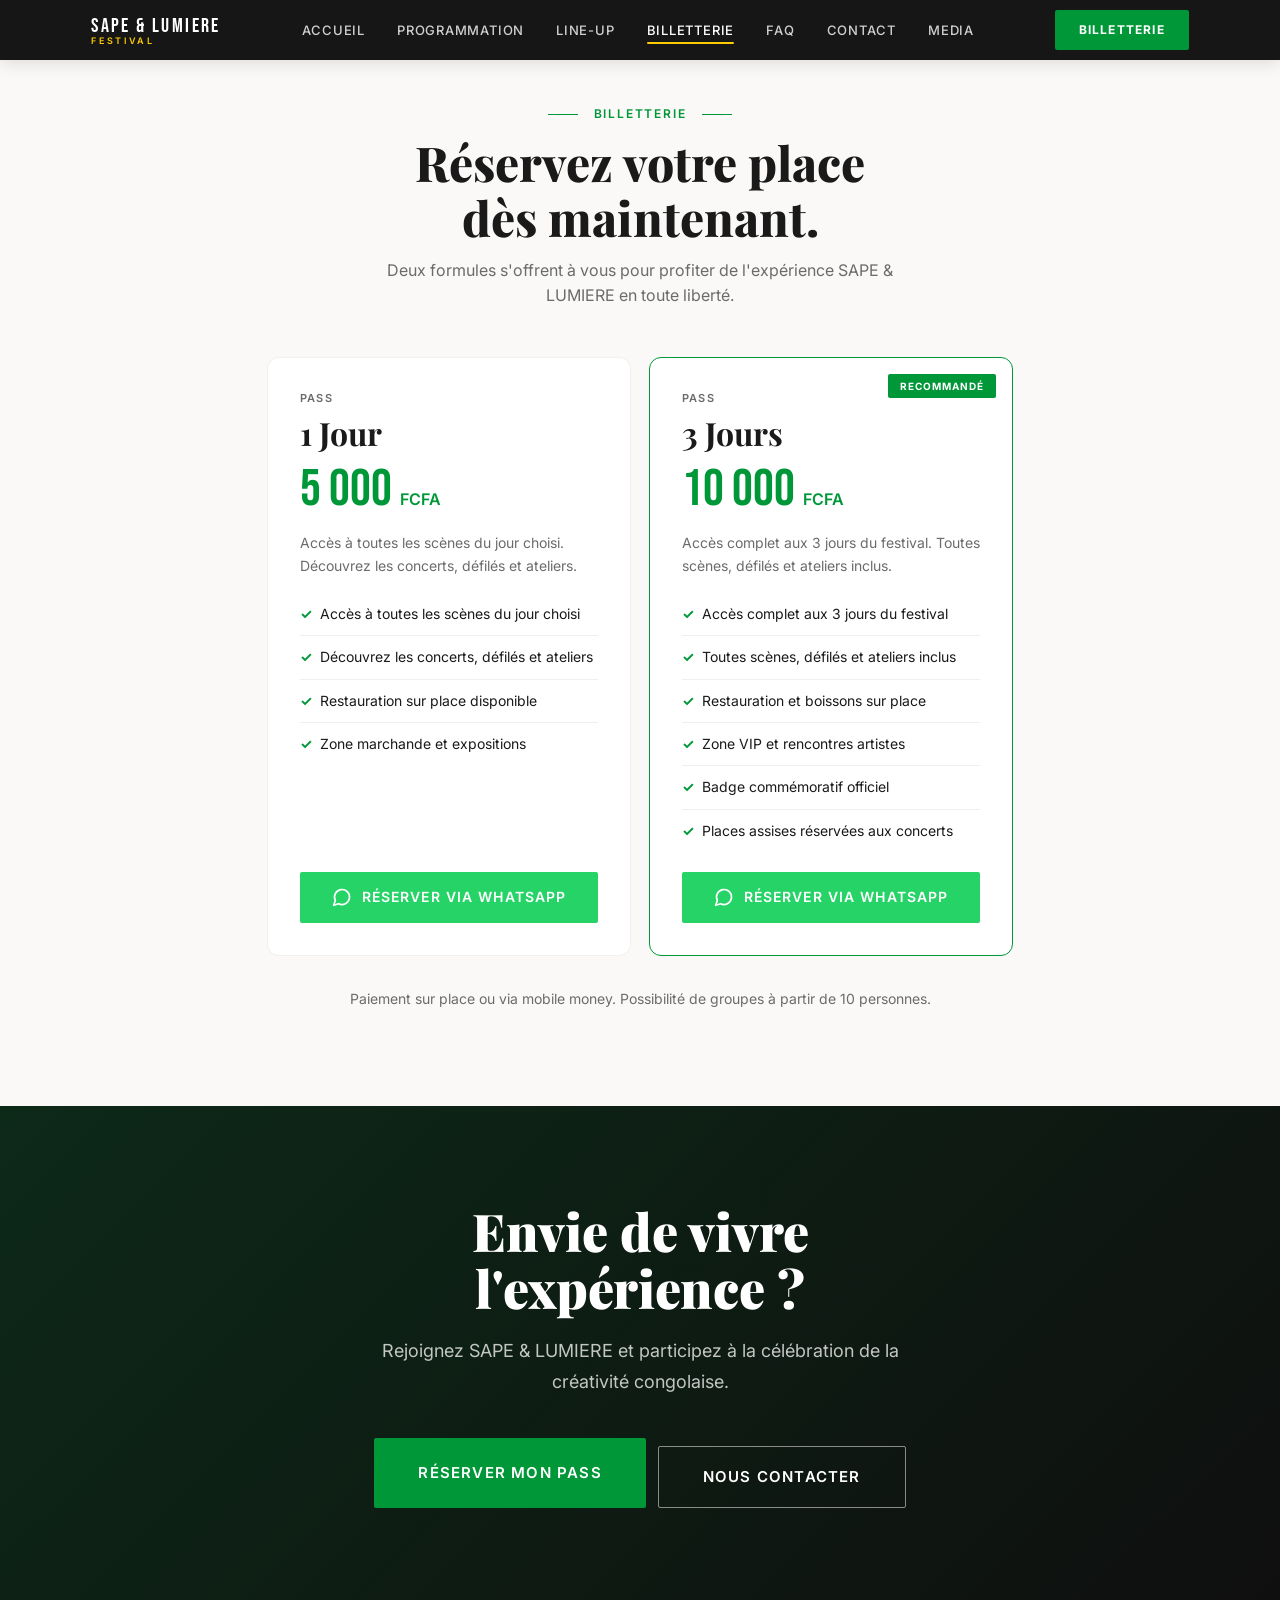
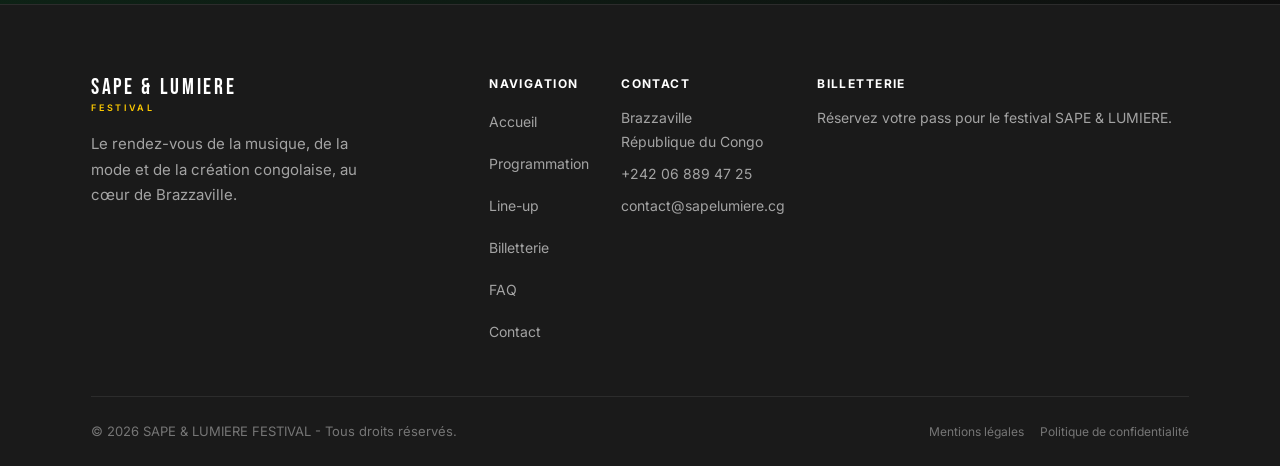
==== commit 17be994a: "feat: US-6 contact form email + Formspree, US-12 artist modal, US-11 image compression, US-15 galler" ====
--- a/billetterie.html
+++ b/billetterie.html
@@ -1,187 +1,307 @@
-<!DOCTYPE html>
+<!doctype html>
 <html lang="fr">
-<head>
-  <meta charset="UTF-8">
-  <meta name="viewport" content="width=device-width, initial-scale=1.0">
-  <title>Billetterie — Festival SAPE & LUMIERE Brazzaville</title>
-  <meta name="description" content="Reservez votre pass pour le Festival SAPE & LUMIERE : Pass 1 jour et Pass 3 jours, reservez via WhatsApp.">
-  <link rel="icon" href="public/favicon.ico">
-  <link rel="preconnect" href="https://fonts.googleapis.com">
-  <link rel="preconnect" href="https://fonts.gstatic.com" crossorigin>
-  <link href="https://fonts.googleapis.com/css2?family=Bebas+Neue&family=Inter:wght@300;400;500;600;700;800&family=Playfair+Display:ital,wght@0,400;0,700;0,800;0,900;1,400&display=swap" rel="stylesheet">
-  <link rel="stylesheet" href="css/style.css">
-</head>
-<body>
-
-  <!-- HEADER -->
-  <header class="header header--scrolled">
-    <div class="header_inner">
-      <a href="index.html" class="header_logo">
-        <span class="header_logo-main">SAPE &amp; LUMIERE</span>
-        <span class="header_logo-sub">Festival</span>
-      </a>
-      <nav class="header_nav">
-        <ul class="header_menu">
-          <li><a href="index.html" class="header_link">Accueil</a></li>
-          <li><a href="programmation.html" class="header_link">Programmation</a></li>
-          <li><a href="line-up.html" class="header_link">Line-up</a></li>
-          <li><a href="billetterie.html" class="header_link active">Billetterie</a></li>
-          <li><a href="faq.html" class="header_link">FAQ</a></li>
-          <li><a href="contact.html" class="header_link">Contact</a></li>
-          <li><a href="media.html" class="header_link">Media</a></li>
-        </ul>
-      </nav>
-      <a href="billetterie.html" class="header_cta">Billetterie</a>
-      <button class="header_hamburger" aria-label="Ouvrir le menu" aria-expanded="false">
-        <span class="header_hamburger-line"></span>
-        <span class="header_hamburger-line"></span>
-        <span class="header_hamburger-line"></span>
-      </button>
+  <head>
+    <meta charset="UTF-8" />
+    <meta name="viewport" content="width=device-width, initial-scale=1.0" />
+    <title>Billetterie - Festival SAPE & LUMIERE Brazzaville</title>
+    <meta
+      name="description"
+      content="Réservez votre pass pour le Festival SAPE & LUMIERE : Pass 1 jour et Pass 3 jours, réservez via WhatsApp."
+    />
+    <link rel="icon" href="public/favicon.ico" />
+    <link rel="preconnect" href="https://fonts.googleapis.com" />
+    <link rel="preconnect" href="https://fonts.gstatic.com" crossorigin />
+    <link
+      href="https://fonts.googleapis.com/css2?family=Bebas+Neue&family=Inter:wght@300;400;500;600;700;800&family=Playfair+Display:ital,wght@0,400;0,700;0,800;0,900;1,400&display=swap"
+      rel="stylesheet"
+    />
+    <link rel="stylesheet" href="css/style.css" />
+  </head>
+  <body>
+    <!-- HEADER -->
+    <header class="header header--scrolled">
+      <div class="header_inner">
+        <a href="index.html" class="header_logo">
+          <span class="header_logo-main">SAPE &amp; LUMIERE</span>
+          <span class="header_logo-sub">Festival</span>
+        </a>
+        <nav class="header_nav">
+          <ul class="header_menu">
+            <li><a href="index.html" class="header_link">Accueil</a></li>
+            <li>
+              <a href="programmation.html" class="header_link">Programmation</a>
+            </li>
+            <li><a href="line-up.html" class="header_link">Line-up</a></li>
+            <li>
+              <a href="billetterie.html" class="header_link active"
+                >Billetterie</a
+              >
+            </li>
+            <li><a href="faq.html" class="header_link">FAQ</a></li>
+            <li><a href="contact.html" class="header_link">Contact</a></li>
+            <li><a href="media.html" class="header_link">Media</a></li>
+          </ul>
+        </nav>
+        <a href="billetterie.html" class="header_cta">Billetterie</a>
+        <button
+          class="header_hamburger"
+          aria-label="Ouvrir le menu"
+          aria-expanded="false"
+        >
+          <span class="header_hamburger-line"></span>
+          <span class="header_hamburger-line"></span>
+          <span class="header_hamburger-line"></span>
+        </button>
+      </div>
+    </header>
+
+    <!-- MOBILE MENU -->
+    <div class="mobile-menu">
+      <div class="mobile-menu_overlay"></div>
+      <div class="mobile-menu_panel">
+        <button class="mobile-menu_close" aria-label="Fermer le menu">
+          &times;
+        </button>
+        <nav class="mobile-menu_list">
+          <a href="index.html" class="mobile-menu_link">Accueil</a>
+          <a href="programmation.html" class="mobile-menu_link"
+            >Programmation</a
+          >
+          <a href="line-up.html" class="mobile-menu_link">Line-up</a>
+          <a href="billetterie.html" class="mobile-menu_link">Billetterie</a>
+          <a href="faq.html" class="mobile-menu_link">FAQ</a>
+          <a href="contact.html" class="mobile-menu_link">Contact</a>
+          <a href="media.html" class="mobile-menu_link">Media</a>
+        </nav>
+        <a href="billetterie.html" class="mobile-menu_cta">Réserver mon pass</a>
+      </div>
     </div>
-  </header>
-
-  <!-- MOBILE MENU -->
-  <div class="mobile-menu">
-    <div class="mobile-menu_overlay"></div>
-    <div class="mobile-menu_panel">
-      <button class="mobile-menu_close" aria-label="Fermer le menu">&times;</button>
-      <nav class="mobile-menu_list">
-        <a href="index.html" class="mobile-menu_link">Accueil</a>
-        <a href="programmation.html" class="mobile-menu_link">Programmation</a>
-        <a href="line-up.html" class="mobile-menu_link">Line-up</a>
-        <a href="billetterie.html" class="mobile-menu_link">Billetterie</a>
-        <a href="faq.html" class="mobile-menu_link">FAQ</a>
-        <a href="contact.html" class="mobile-menu_link">Contact</a>
-        <a href="media.html" class="mobile-menu_link">Media</a>
-      </nav>
-      <a href="billetterie.html" class="mobile-menu_cta">Reserver mon pass</a>
-    </div>
-  </div>
-
-  <main>
-    <!-- BILLETTERIE -->
-    <section class="billetterie" style="padding-top: calc(var(--header-h) + 40px)">
+
+    <main>
+      <!-- BILLETTERIE -->
+      <section
+        class="billetterie"
+        style="padding-top: calc(var(--header-h) + 40px)"
+      >
+        <div class="container">
+          <div class="section-header">
+            <span class="section-header_tag">Billetterie</span>
+            <h2 class="section-header_title">
+              Réservez votre place<br />dès maintenant.
+            </h2>
+            <p class="section-header_desc">
+              Deux formules s'offrent à vous pour profiter de l'expérience SAPE
+              &amp; LUMIERE en toute liberté.
+            </p>
+          </div>
+          <div class="billetterie_grid">
+            <!-- Pass 1 Jour -->
+            <div class="billetterie_card">
+              <span class="billetterie_card-tag">Pass</span>
+              <h3 class="billetterie_card-name">1 Jour</h3>
+              <div class="billetterie_card-price">
+                <span class="billetterie_card-amount">5 000</span>
+                <span class="billetterie_card-currency">FCFA</span>
+              </div>
+              <p class="billetterie_card-desc">
+                Accès à toutes les scènes du jour choisi. Découvrez les
+                concerts, défilés et ateliers.
+              </p>
+              <ul class="billetterie_card-features">
+                <li>Accès à toutes les scènes du jour choisi</li>
+                <li>Découvrez les concerts, défilés et ateliers</li>
+                <li>Restauration sur place disponible</li>
+                <li>Zone marchande et expositions</li>
+              </ul>
+              <div class="billetterie_card-btn">
+                <a
+                  href="https://wa.me/242068894725?text=Bonjour%2C%20je%20souhaite%20reserver%20un%20Pass%201%20jour%20pour%20le%20Festival%20Sape%20%26%20Lumiere"
+                  target="_blank"
+                  rel="noopener noreferrer"
+                  class="btn btn--whatsapp"
+                >
+                  <svg
+                    class="btn_icon"
+                    xmlns="http://www.w3.org/2000/svg"
+                    viewBox="0 0 24 24"
+                    fill="none"
+                    stroke="currentColor"
+                    stroke-width="2"
+                    stroke-linecap="round"
+                    stroke-linejoin="round"
+                  >
+                    <path d="M7.9 20A9 9 0 1 0 4 16.1L2 22Z" />
+                  </svg>
+                  Réserver via WhatsApp
+                </a>
+              </div>
+            </div>
+            <!-- Pass 3 Jours -->
+            <div class="billetterie_card billetterie_card--featured">
+              <span class="billetterie_card-badge">Recommandé</span>
+              <span class="billetterie_card-tag">Pass</span>
+              <h3 class="billetterie_card-name">3 Jours</h3>
+              <div class="billetterie_card-price">
+                <span class="billetterie_card-amount">10 000</span>
+                <span class="billetterie_card-currency">FCFA</span>
+              </div>
+              <p class="billetterie_card-desc">
+                Accès complet aux 3 jours du festival. Toutes scènes, défilés et
+                ateliers inclus.
+              </p>
+              <ul class="billetterie_card-features">
+                <li>Accès complet aux 3 jours du festival</li>
+                <li>Toutes scènes, défilés et ateliers inclus</li>
+                <li>Restauration et boissons sur place</li>
+                <li>Zone VIP et rencontres artistes</li>
+                <li>Badge commémoratif officiel</li>
+                <li>Places assises réservées aux concerts</li>
+              </ul>
+              <div class="billetterie_card-btn">
+                <a
+                  href="https://wa.me/242068894725?text=Bonjour%2C%20je%20souhaite%20reserver%20un%20Pass%203%20jours%20pour%20le%20Festival%20Sape%20%26%20Lumiere"
+                  target="_blank"
+                  rel="noopener noreferrer"
+                  class="btn btn--whatsapp"
+                >
+                  <svg
+                    class="btn_icon"
+                    xmlns="http://www.w3.org/2000/svg"
+                    viewBox="0 0 24 24"
+                    fill="none"
+                    stroke="currentColor"
+                    stroke-width="2"
+                    stroke-linecap="round"
+                    stroke-linejoin="round"
+                  >
+                    <path d="M7.9 20A9 9 0 1 0 4 16.1L2 22Z" />
+                  </svg>
+                  Réserver via WhatsApp
+                </a>
+              </div>
+            </div>
+          </div>
+          <p
+            style="
+              text-align: center;
+              margin-top: 32px;
+              font-size: 14px;
+              color: var(--gray);
+            "
+          >
+            Paiement sur place ou via mobile money. Possibilité de groupes à
+            partir de 10 personnes.
+          </p>
+        </div>
+      </section>
+
+      <!-- INSCRIPTION CTA -->
+      <section class="inscription">
+        <div class="container inscription_inner">
+          <h2 class="inscription_title">Envie de vivre l'expérience ?</h2>
+          <p class="inscription_desc">
+            Rejoignez SAPE &amp; LUMIERE et participez à la célébration de la
+            créativité congolaise.
+          </p>
+          <div class="inscription_action">
+            <a
+              href="https://wa.me/242068894725?text=Bonjour%2C%20je%20souhaite%20reserver%20mon%20pass%20pour%20le%20Festival%20Sape%20%26%20Lumiere"
+              target="_blank"
+              rel="noopener noreferrer"
+              class="btn btn--primary btn--lg"
+              >Réserver mon pass</a
+            >
+            <a
+              href="contact.html"
+              class="btn btn--outline btn--lg"
+              style="margin-top: 8px"
+              >Nous contacter</a
+            >
+          </div>
+        </div>
+      </section>
+    </main>
+
+    <!-- FOOTER -->
+    <footer class="footer">
       <div class="container">
-        <div class="section-header">
-          <span class="section-header_tag">Billetterie</span>
-          <h2 class="section-header_title">Reservez votre place<br>des maintenant.</h2>
-          <p class="section-header_desc">Deux formules s'offrent a vous pour profiter de l'experience SAPE &amp; LUMIERE en toute liberte.</p>
+        <div class="footer_top">
+          <div>
+            <div class="footer_logo">
+              <span class="footer_logo-main">SAPE &amp; LUMIERE</span>
+              <span class="footer_logo-sub">Festival</span>
+            </div>
+            <p class="footer_tagline">
+              Le rendez-vous de la musique, de la mode et de la création
+              congolaise, au cœur de Brazzaville.
+            </p>
+          </div>
+          <div class="footer_nav">
+            <div>
+              <h4 class="footer_col-title">Navigation</h4>
+              <ul class="footer_list">
+                <li><a href="index.html">Accueil</a></li>
+                <li><a href="programmation.html">Programmation</a></li>
+                <li><a href="line-up.html">Line-up</a></li>
+                <li><a href="billetterie.html">Billetterie</a></li>
+                <li><a href="faq.html">FAQ</a></li>
+                <li><a href="contact.html">Contact</a></li>
+              </ul>
+            </div>
+            <div>
+              <h4 class="footer_col-title">Contact</h4>
+              <p class="footer_address">Brazzaville<br />République du Congo</p>
+              <p class="footer_address">
+                <a
+                  href="https://wa.me/242068894725"
+                  target="_blank"
+                  rel="noopener noreferrer"
+                  style="color: inherit"
+                  >+242 06 889 47 25</a
+                >
+              </p>
+              <p class="footer_address">
+                <a href="mailto:contact@sapelumiere.cg" style="color: inherit"
+                  >contact@sapelumiere.cg</a
+                >
+              </p>
+            </div>
+            <div>
+              <h4 class="footer_col-title">Billetterie</h4>
+              <p class="footer_address">
+                Réservez votre pass pour le festival SAPE &amp; LUMIERE.
+              </p>
+            </div>
+          </div>
         </div>
-        <div class="billetterie_grid">
-          <!-- Pass 1 Jour -->
-          <div class="billetterie_card">
-            <span class="billetterie_card-tag">Pass</span>
-            <h3 class="billetterie_card-name">1 Jour</h3>
-            <div class="billetterie_card-price">
-              <span class="billetterie_card-amount">5 000</span>
-              <span class="billetterie_card-currency">FCFA</span>
-            </div>
-            <p class="billetterie_card-desc">Acces a toutes les scenes du jour choisi. Decouvrez les concerts, defiles et ateliers.</p>
-            <ul class="billetterie_card-features">
-              <li>Acces a toutes les scenes du jour choisi</li>
-              <li>Decouvrez les concerts, defiles et ateliers</li>
-              <li>Restauration sur place disponible</li>
-              <li>Zone marchande et expositions</li>
-            </ul>
-            <div class="billetterie_card-btn">
-              <a href="https://wa.me/242064400881?text=Bonjour%2C%20je%20souhaite%20reserver%20un%20Pass%201%20jour%20pour%20le%20Festival%20Sape%20%26%20Lumiere" target="_blank" rel="noopener noreferrer" class="btn btn--whatsapp">
-                <svg class="btn_icon" xmlns="http://www.w3.org/2000/svg" viewBox="0 0 24 24" fill="none" stroke="currentColor" stroke-width="2" stroke-linecap="round" stroke-linejoin="round"><path d="M7.9 20A9 9 0 1 0 4 16.1L2 22Z"/></svg>
-                Reserver via WhatsApp
-              </a>
-            </div>
-          </div>
-          <!-- Pass 3 Jours -->
-          <div class="billetterie_card billetterie_card--featured">
-            <span class="billetterie_card-badge">Recommande</span>
-            <span class="billetterie_card-tag">Pass</span>
-            <h3 class="billetterie_card-name">3 Jours</h3>
-            <div class="billetterie_card-price">
-              <span class="billetterie_card-amount">10 000</span>
-              <span class="billetterie_card-currency">FCFA</span>
-            </div>
-            <p class="billetterie_card-desc">Acces complet aux 3 jours du festival. Toutes scenes, defiles et ateliers inclus.</p>
-            <ul class="billetterie_card-features">
-              <li>Acces complet aux 3 jours du festival</li>
-              <li>Toutes scenes, defiles et ateliers inclus</li>
-              <li>Restauration et boissons sur place</li>
-              <li>Zone VIP et rencontres artistes</li>
-              <li>Badge commemoratif officiel</li>
-              <li>Places assisees reservees aux concerts</li>
-            </ul>
-            <div class="billetterie_card-btn">
-              <a href="https://wa.me/242064400881?text=Bonjour%2C%20je%20souhaite%20reserver%20un%20Pass%203%20jours%20pour%20le%20Festival%20Sape%20%26%20Lumiere" target="_blank" rel="noopener noreferrer" class="btn btn--whatsapp">
-                <svg class="btn_icon" xmlns="http://www.w3.org/2000/svg" viewBox="0 0 24 24" fill="none" stroke="currentColor" stroke-width="2" stroke-linecap="round" stroke-linejoin="round"><path d="M7.9 20A9 9 0 1 0 4 16.1L2 22Z"/></svg>
-                Reserver via WhatsApp
-              </a>
-            </div>
-          </div>
-        </div>
-        <p style="text-align:center;margin-top:32px;font-size:14px;color:var(--gray)">Paiement sur place ou via mobile money. Possibilite de groupes a partir de 10 personnes.</p>
-      </div>
-    </section>
-
-    <!-- INSCRIPTION CTA -->
-    <section class="inscription">
-      <div class="container inscription_inner">
-        <h2 class="inscription_title">Envie de vivre l'experience ?</h2>
-        <p class="inscription_desc">Rejoignez SAPE &amp; LUMIERE et participez a la celebration de la creativite congolaise.</p>
-        <div class="inscription_action">
-          <a href="https://wa.me/242064400881?text=Bonjour%2C%20je%20souhaite%20reserver%20mon%20pass%20pour%20le%20Festival%20Sape%20%26%20Lumiere" target="_blank" rel="noopener noreferrer" class="btn btn--primary btn--lg">Reserver mon pass</a>
-          <a href="contact.html" class="btn btn--outline btn--lg" style="margin-top:8px">Nous contacter</a>
+        <div class="footer_bottom">
+          <p class="footer_copy">
+            &copy; 2026 SAPE &amp; LUMIERE FESTIVAL - Tous droits réservés.
+          </p>
+          <div class="footer_legal">
+            <a href="#">Mentions légales</a>
+            <a href="#">Politique de confidentialité</a>
+          </div>
         </div>
       </div>
-    </section>
-  </main>
-
-  <!-- FOOTER -->
-  <footer class="footer">
-    <div class="container">
-      <div class="footer_top">
-        <div>
-          <div class="footer_logo">
-            <span class="footer_logo-main">SAPE &amp; LUMIERE</span>
-            <span class="footer_logo-sub">Festival</span>
-          </div>
-          <p class="footer_tagline">Le rendez-vous de la musique, de la mode et de la création congolaise, au coeur de Brazzaville.</p>
-        </div>
-        <div class="footer_nav">
-          <div>
-            <h4 class="footer_col-title">Navigation</h4>
-            <ul class="footer_list">
-              <li><a href="index.html">Accueil</a></li>
-              <li><a href="programmation.html">Programmation</a></li>
-              <li><a href="line-up.html">Line-up</a></li>
-              <li><a href="billetterie.html">Billetterie</a></li>
-              <li><a href="faq.html">FAQ</a></li>
-              <li><a href="contact.html">Contact</a></li>
-            </ul>
-          </div>
-          <div>
-            <h4 class="footer_col-title">Contact</h4>
-            <p class="footer_address">Brazzaville<br>Republique du Congo</p>
-            <p class="footer_address"><a href="https://wa.me/242064400881" target="_blank" rel="noopener noreferrer" style="color:inherit">+242 06 440 08 81</a></p>
-            <p class="footer_address"><a href="mailto:contact@sapelumiere.cg" style="color:inherit">contact@sapelumiere.cg</a></p>
-          </div>
-          <div>
-            <h4 class="footer_col-title">Billetterie</h4>
-            <p class="footer_address">Reservez votre pass pour le festival SAPE &amp; LUMIERE.</p>
-          </div>
-        </div>
-      </div>
-      <div class="footer_bottom">
-        <p class="footer_copy">&copy; 2026 SAPE &amp; LUMIERE FESTIVAL — Tous droits reserves.</p>
-        <div class="footer_legal">
-          <a href="#">Mentions legales</a>
-          <a href="#">Politique de confidentialite</a>
-        </div>
-      </div>
-    </div>
-  </footer>
-
-  <button class="scroll-top" aria-label="Retour en haut">
-    <svg xmlns="http://www.w3.org/2000/svg" width="20" height="20" viewBox="0 0 24 24" fill="none" stroke="currentColor" stroke-width="2" stroke-linecap="round" stroke-linejoin="round"><path d="m18 15-6-6-6 6"/></svg>
-  </button>
-
-  <script src="js/main.js"></script>
-</body>
-</html>+    </footer>
+
+    <button class="scroll-top" aria-label="Retour en haut">
+      <svg
+        xmlns="http://www.w3.org/2000/svg"
+        width="20"
+        height="20"
+        viewBox="0 0 24 24"
+        fill="none"
+        stroke="currentColor"
+        stroke-width="2"
+        stroke-linecap="round"
+        stroke-linejoin="round"
+      >
+        <path d="m18 15-6-6-6 6" />
+      </svg>
+    </button>
+
+    <script src="js/main.js"></script>
+  </body>
+</html>
--- a/css/style.css
+++ b/css/style.css
@@ -1,32 +1,81 @@
 ﻿/* ============================================================
-   FESTIVAL SAPE & LUMIERE — Premium CSS
+   FESTIVAL SAPE & LUMIERE - Premium CSS
    Mobile-first | Fluid responsive | No frameworks
    ============================================================ */
 
 /* --- RESET --- */
-*, *::before, *::after { margin: 0; padding: 0; box-sizing: border-box; }
-html { scroll-behavior: smooth; -webkit-text-size-adjust: 100%; scroll-padding-top: 80px; }
+*,
+*::before,
+*::after {
+  margin: 0;
+  padding: 0;
+  box-sizing: border-box;
+}
+html {
+  scroll-behavior: smooth;
+  -webkit-text-size-adjust: 100%;
+  scroll-padding-top: 80px;
+}
 body {
-  font-family: 'Inter', -apple-system, BlinkMacSystemFont, sans-serif;
-  font-size: clamp(14px, 1rem + 0.2vw, 16px); line-height: 1.6;
-  color: #1a1a1a; background: #faf9f7;
-  -webkit-font-smoothing: antialiased; overflow-x: hidden;
-}
-img { max-width: 100%; height: auto; display: block; }
-a { text-decoration: none; color: inherit; }
-button { border: none; background: none; cursor: pointer; font: inherit; color: inherit; }
-ul, ol { list-style: none; }
-h1, h2, h3, h4 { font-family: 'Playfair Display', Georgia, serif; line-height: 1.15; overflow-wrap: break-word; }
+  font-family:
+    "Inter",
+    -apple-system,
+    BlinkMacSystemFont,
+    sans-serif;
+  font-size: clamp(14px, 1rem + 0.2vw, 16px);
+  line-height: 1.6;
+  color: #1a1a1a;
+  background: #faf9f7;
+  -webkit-font-smoothing: antialiased;
+  overflow-x: hidden;
+}
+img {
+  max-width: 100%;
+  height: auto;
+  display: block;
+}
+a {
+  text-decoration: none;
+  color: inherit;
+}
+button {
+  border: none;
+  background: none;
+  cursor: pointer;
+  font: inherit;
+  color: inherit;
+}
+ul,
+ol {
+  list-style: none;
+}
+h1,
+h2,
+h3,
+h4 {
+  font-family: "Playfair Display", Georgia, serif;
+  line-height: 1.15;
+  overflow-wrap: break-word;
+}
 
 /* --- VARIABLES --- */
 :root {
-  --green: #009739; --green-dark: #006b28;
-  --yellow: #FECB00; --yellow-dark: #d4a800;
-  --red: #CE1126; --red-dark: #a30d1e;
-  --black: #0a0a0a; --anthracite: #1a1a1a; --charcoal: #2a2a2a;
-  --gray: #6b6b6b; --gray-light: #b0b0b0; --gray-bg: #f0efed;
-  --cream: #faf9f7; --white: #ffffff;
-  --gold: #c9a84c; --gold-light: #e0c97f;
+  --green: #009739;
+  --green-dark: #006b28;
+  --yellow: #fecb00;
+  --yellow-dark: #d4a800;
+  --red: #ce1126;
+  --red-dark: #a30d1e;
+  --black: #0a0a0a;
+  --anthracite: #1a1a1a;
+  --charcoal: #2a2a2a;
+  --gray: #6b6b6b;
+  --gray-light: #b0b0b0;
+  --gray-bg: #f0efed;
+  --cream: #faf9f7;
+  --white: #ffffff;
+  --gold: #c9a84c;
+  --gold-light: #e0c97f;
   --container: 1200px;
   --gutter: clamp(16px, 4vw, 60px);
   --header-h: 60px;
@@ -37,685 +86,1577 @@
 }
 
 /* --- CONTAINER --- */
-.container { width: 100%; max-width: var(--container); margin: 0 auto; padding-inline: var(--gutter); }
+.container {
+  width: 100%;
+  max-width: var(--container);
+  margin: 0 auto;
+  padding-inline: var(--gutter);
+}
 
 /* --- BUTTONS --- */
 .btn {
-  display: inline-flex; align-items: center; justify-content: center; gap: 10px;
+  display: inline-flex;
+  align-items: center;
+  justify-content: center;
+  gap: 10px;
   padding: clamp(12px, 2vw, 14px) clamp(20px, 4vw, 32px);
-  font-family: 'Inter', sans-serif; font-size: clamp(12px, 1.4vw, 14px);
-  font-weight: 600; letter-spacing: 0.08em; text-transform: uppercase;
-  border-radius: 2px; transition: all 0.3s var(--ease); cursor: pointer;
-  white-space: nowrap; min-height: 44px;
-}
-.btn--primary { background: var(--green); color: var(--white); }
-.btn--primary:hover { background: var(--green-dark); transform: translateY(-1px); box-shadow: 0 8px 25px rgba(0,151,57,0.3); }
-.btn--outline { background: transparent; color: var(--white); border: 1px solid rgba(255,255,255,0.5); }
-.btn--outline:hover { border-color: var(--white); background: rgba(255,255,255,0.1); }
-.btn--whatsapp { background: #25d366; color: var(--white); width: 100%; }
-.btn--whatsapp:hover { background: #1da851; transform: translateY(-1px); box-shadow: 0 8px 25px rgba(37,211,102,0.3); }
-.btn--lg { padding: clamp(14px, 2.5vw, 18px) clamp(28px, 5vw, 44px); font-size: clamp(13px, 1.5vw, 15px); }
-.btn_icon { width: 20px; height: 20px; flex-shrink: 0; }
+  font-family: "Inter", sans-serif;
+  font-size: clamp(12px, 1.4vw, 14px);
+  font-weight: 600;
+  letter-spacing: 0.08em;
+  text-transform: uppercase;
+  border-radius: 2px;
+  transition: all 0.3s var(--ease);
+  cursor: pointer;
+  white-space: nowrap;
+  min-height: 44px;
+}
+.btn--primary {
+  background: var(--green);
+  color: var(--white);
+}
+.btn--primary:hover {
+  background: var(--green-dark);
+  transform: translateY(-1px);
+  box-shadow: 0 8px 25px rgba(0, 151, 57, 0.3);
+}
+.btn--outline {
+  background: transparent;
+  color: var(--white);
+  border: 1px solid rgba(255, 255, 255, 0.5);
+}
+.btn--outline:hover {
+  border-color: var(--white);
+  background: rgba(255, 255, 255, 0.1);
+}
+.btn--whatsapp {
+  background: #25d366;
+  color: var(--white);
+  width: 100%;
+}
+.btn--whatsapp:hover {
+  background: #1da851;
+  transform: translateY(-1px);
+  box-shadow: 0 8px 25px rgba(37, 211, 102, 0.3);
+}
+.btn--lg {
+  padding: clamp(14px, 2.5vw, 18px) clamp(28px, 5vw, 44px);
+  font-size: clamp(13px, 1.5vw, 15px);
+}
+.btn_icon {
+  width: 20px;
+  height: 20px;
+  flex-shrink: 0;
+}
 
 /* --- SECTION HEADER --- */
-.section-header { text-align: center; margin-bottom: clamp(24px, 5vw, 48px); }
+.section-header {
+  text-align: center;
+  margin-bottom: clamp(24px, 5vw, 48px);
+}
 .section-header_tag {
-  display: inline-block; font-family: 'Inter', sans-serif;
-  font-size: clamp(10px, 1.2vw, 12px); font-weight: 600;
-  letter-spacing: 0.15em; text-transform: uppercase; color: var(--green);
-  margin-bottom: 12px; position: relative; padding: 0 16px;
-}
-.section-header_tag::before, .section-header_tag::after {
-  content: ''; position: absolute; top: 50%; width: 30px; height: 1px; background: var(--green);
-}
-.section-header_tag::before { right: 100%; }
-.section-header_tag::after { left: 100%; }
-.section-header_title { font-size: clamp(24px, 5vw, 48px); font-weight: 800; color: var(--anthracite); margin-bottom: 12px; }
-.section-header_desc { font-size: clamp(14px, 1.8vw, 16px); color: var(--gray); max-width: 520px; margin: 0 auto; line-height: 1.6; }
-.section-header--light .section-header_tag { color: var(--yellow); }
-.section-header--light .section-header_tag::before, .section-header--light .section-header_tag::after { background: var(--yellow); }
-.section-header--light .section-header_title { color: var(--white); }
-.section-header--light .section-header_desc { color: var(--gray-light); }
+  display: inline-block;
+  font-family: "Inter", sans-serif;
+  font-size: clamp(10px, 1.2vw, 12px);
+  font-weight: 600;
+  letter-spacing: 0.15em;
+  text-transform: uppercase;
+  color: var(--green);
+  margin-bottom: 12px;
+  position: relative;
+  padding: 0 16px;
+}
+.section-header_tag::before,
+.section-header_tag::after {
+  content: "";
+  position: absolute;
+  top: 50%;
+  width: 30px;
+  height: 1px;
+  background: var(--green);
+}
+.section-header_tag::before {
+  right: 100%;
+}
+.section-header_tag::after {
+  left: 100%;
+}
+.section-header_title {
+  font-size: clamp(24px, 5vw, 48px);
+  font-weight: 800;
+  color: var(--anthracite);
+  margin-bottom: 12px;
+}
+.section-header_desc {
+  font-size: clamp(14px, 1.8vw, 16px);
+  color: var(--gray);
+  max-width: 520px;
+  margin: 0 auto;
+  line-height: 1.6;
+}
+.section-header--light .section-header_tag {
+  color: var(--yellow);
+}
+.section-header--light .section-header_tag::before,
+.section-header--light .section-header_tag::after {
+  background: var(--yellow);
+}
+.section-header--light .section-header_title {
+  color: var(--white);
+}
+.section-header--light .section-header_desc {
+  color: var(--gray-light);
+}
 
 /* ============================================================
    HEADER
    ============================================================ */
 .header {
-  position: fixed; top: 0; left: 0; right: 0; z-index: 1000;
-  height: var(--header-h); transition: all 0.35s var(--ease);
-  background: transparent; padding-top: var(--safe-top);
+  position: fixed;
+  top: 0;
+  left: 0;
+  right: 0;
+  z-index: 1000;
+  height: var(--header-h);
+  transition: all 0.35s var(--ease);
+  background: transparent;
+  padding-top: var(--safe-top);
 }
 .header--scrolled {
-  background: rgba(10,10,10,0.95); backdrop-filter: blur(12px); -webkit-backdrop-filter: blur(12px);
-  box-shadow: 0 1px 20px rgba(0,0,0,0.15);
+  background: rgba(10, 10, 10, 0.95);
+  backdrop-filter: blur(12px);
+  -webkit-backdrop-filter: blur(12px);
+  box-shadow: 0 1px 20px rgba(0, 0, 0, 0.15);
 }
 .header_inner {
-  display: flex; align-items: center; justify-content: space-between;
-  max-width: var(--container); margin: 0 auto; padding-inline: var(--gutter); height: 100%;
-}
-.header_logo { display: flex; flex-direction: column; line-height: 1; }
+  display: flex;
+  align-items: center;
+  justify-content: space-between;
+  max-width: var(--container);
+  margin: 0 auto;
+  padding-inline: var(--gutter);
+  height: 100%;
+}
+.header_logo {
+  display: flex;
+  flex-direction: column;
+  line-height: 1;
+}
 .header_logo-main {
-  font-family: 'Bebas Neue', 'Playfair Display', sans-serif; font-size: clamp(17px, 2.5vw, 20px);
-  letter-spacing: 0.12em; color: var(--white); line-height: 1;
+  font-family: "Bebas Neue", "Playfair Display", sans-serif;
+  font-size: clamp(17px, 2.5vw, 20px);
+  letter-spacing: 0.12em;
+  color: var(--white);
+  line-height: 1;
 }
 .header_logo-sub {
-  font-family: 'Inter', sans-serif; font-size: clamp(7px, 1vw, 9px); font-weight: 600;
-  letter-spacing: 0.3em; color: var(--yellow); text-transform: uppercase;
-}
-.header_nav { display: none; }
-.header_menu { display: flex; gap: clamp(16px, 2.5vw, 32px); }
+  font-family: "Inter", sans-serif;
+  font-size: clamp(7px, 1vw, 9px);
+  font-weight: 600;
+  letter-spacing: 0.3em;
+  color: var(--yellow);
+  text-transform: uppercase;
+}
+.header_nav {
+  display: none;
+}
+.header_menu {
+  display: flex;
+  gap: clamp(16px, 2.5vw, 32px);
+}
 .header_link {
-  font-size: clamp(11px, 1.2vw, 13px); font-weight: 500;
-  letter-spacing: 0.06em; text-transform: uppercase;
-  color: rgba(255,255,255,0.8); transition: color 0.3s;
-  position: relative; padding: 4px 0;
-}
-.header_link:hover, .header_link.active { color: var(--white); }
+  font-size: clamp(11px, 1.2vw, 13px);
+  font-weight: 500;
+  letter-spacing: 0.06em;
+  text-transform: uppercase;
+  color: rgba(255, 255, 255, 0.8);
+  transition: color 0.3s;
+  position: relative;
+  padding: 4px 0;
+}
+.header_link:hover,
+.header_link.active {
+  color: var(--white);
+}
 .header_link.active::after {
-  content: ''; position: absolute; bottom: -2px; left: 0; right: 0; height: 2px;
-  background: var(--yellow); border-radius: 1px;
+  content: "";
+  position: absolute;
+  bottom: -2px;
+  left: 0;
+  right: 0;
+  height: 2px;
+  background: var(--yellow);
+  border-radius: 1px;
 }
 .header_cta {
-  display: none; padding: 10px 24px; background: var(--green); color: var(--white);
-  font-size: 12px; font-weight: 700; letter-spacing: 0.1em; text-transform: uppercase;
-  border-radius: 2px; transition: all 0.3s var(--ease); min-height: 40px;
-}
-.header_cta:hover { background: var(--green-dark); }
+  display: none;
+  padding: 10px 24px;
+  background: var(--green);
+  color: var(--white);
+  font-size: 12px;
+  font-weight: 700;
+  letter-spacing: 0.1em;
+  text-transform: uppercase;
+  border-radius: 2px;
+  transition: all 0.3s var(--ease);
+  min-height: 40px;
+}
+.header_cta:hover {
+  background: var(--green-dark);
+}
 .header_hamburger {
-  display: flex; flex-direction: column; gap: 5px; padding: 8px;
-  z-index: 10; min-width: 44px; min-height: 44px; align-items: center; justify-content: center;
+  display: flex;
+  flex-direction: column;
+  gap: 5px;
+  padding: 8px;
+  z-index: 10;
+  min-width: 44px;
+  min-height: 44px;
+  align-items: center;
+  justify-content: center;
 }
 .header_hamburger-line {
-  width: 22px; height: 2px; background: var(--white); border-radius: 1px;
+  width: 22px;
+  height: 2px;
+  background: var(--white);
+  border-radius: 1px;
   transition: all 0.3s var(--ease);
 }
-.header_hamburger[aria-expanded="true"] .header_hamburger-line:nth-child(1) { transform: translateY(7px) rotate(45deg); }
-.header_hamburger[aria-expanded="true"] .header_hamburger-line:nth-child(2) { opacity: 0; }
-.header_hamburger[aria-expanded="true"] .header_hamburger-line:nth-child(3) { transform: translateY(-7px) rotate(-45deg); }
+.header_hamburger[aria-expanded="true"] .header_hamburger-line:nth-child(1) {
+  transform: translateY(7px) rotate(45deg);
+}
+.header_hamburger[aria-expanded="true"] .header_hamburger-line:nth-child(2) {
+  opacity: 0;
+}
+.header_hamburger[aria-expanded="true"] .header_hamburger-line:nth-child(3) {
+  transform: translateY(-7px) rotate(-45deg);
+}
 
 /* --- MOBILE MENU --- */
-.mobile-menu { position: fixed; inset: 0; z-index: 2000; pointer-events: none; visibility: hidden; }
-.mobile-menu.open { pointer-events: auto; visibility: visible; }
+.mobile-menu {
+  position: fixed;
+  inset: 0;
+  z-index: 2000;
+  pointer-events: none;
+  visibility: hidden;
+}
+.mobile-menu.open {
+  pointer-events: auto;
+  visibility: visible;
+}
 .mobile-menu_overlay {
-  position: absolute; inset: 0; background: rgba(0,0,0,0.6); opacity: 0;
+  position: absolute;
+  inset: 0;
+  background: rgba(0, 0, 0, 0.6);
+  opacity: 0;
   transition: opacity 0.35s var(--ease);
 }
-.mobile-menu.open .mobile-menu_overlay { opacity: 1; }
+.mobile-menu.open .mobile-menu_overlay {
+  opacity: 1;
+}
 .mobile-menu_panel {
-  position: absolute; top: 0; right: 0; bottom: 0;
+  position: absolute;
+  top: 0;
+  right: 0;
+  bottom: 0;
   width: min(85vw, 380px);
-  background: var(--anthracite); transform: translateX(100%);
-  transition: transform 0.4s var(--ease-out); padding: 24px;
+  background: var(--anthracite);
+  transform: translateX(100%);
+  transition: transform 0.4s var(--ease-out);
+  padding: 24px;
   padding-top: calc(24px + var(--safe-top));
   padding-bottom: calc(24px + var(--safe-bottom));
-  display: flex; flex-direction: column; overflow-y: auto; -webkit-overflow-scrolling: touch;
-}
-.mobile-menu.open .mobile-menu_panel { transform: translateX(0); }
+  display: flex;
+  flex-direction: column;
+  overflow-y: auto;
+  -webkit-overflow-scrolling: touch;
+}
+.mobile-menu.open .mobile-menu_panel {
+  transform: translateX(0);
+}
 .mobile-menu_close {
-  align-self: flex-end; font-size: 32px; color: var(--white); padding: 8px;
-  margin-bottom: 24px; min-width: 44px; min-height: 44px;
-  display: flex; align-items: center; justify-content: center;
-}
-.mobile-menu_list { display: flex; flex-direction: column; }
+  align-self: flex-end;
+  font-size: 32px;
+  color: var(--white);
+  padding: 8px;
+  margin-bottom: 24px;
+  min-width: 44px;
+  min-height: 44px;
+  display: flex;
+  align-items: center;
+  justify-content: center;
+}
+.mobile-menu_list {
+  display: flex;
+  flex-direction: column;
+}
 .mobile-menu_link {
-  padding: 14px 0; font-family: 'Playfair Display', serif;
-  font-size: clamp(20px, 5vw, 22px); font-weight: 600; color: var(--white);
-  border-bottom: 1px solid rgba(255,255,255,0.08); transition: color 0.3s;
-  min-height: 48px; display: flex; align-items: center;
-}
-.mobile-menu_link:hover { color: var(--yellow); }
+  padding: 14px 0;
+  font-family: "Playfair Display", serif;
+  font-size: clamp(20px, 5vw, 22px);
+  font-weight: 600;
+  color: var(--white);
+  border-bottom: 1px solid rgba(255, 255, 255, 0.08);
+  transition: color 0.3s;
+  min-height: 48px;
+  display: flex;
+  align-items: center;
+}
+.mobile-menu_link:hover {
+  color: var(--yellow);
+}
 .mobile-menu_cta {
-  display: block; margin-top: 24px; padding: 16px; text-align: center;
-  background: var(--green); color: var(--white); font-size: 14px; font-weight: 700;
-  letter-spacing: 0.1em; text-transform: uppercase; border-radius: 2px; min-height: 52px;
+  display: block;
+  margin-top: 24px;
+  padding: 16px;
+  text-align: center;
+  background: var(--green);
+  color: var(--white);
+  font-size: 14px;
+  font-weight: 700;
+  letter-spacing: 0.1em;
+  text-transform: uppercase;
+  border-radius: 2px;
+  min-height: 52px;
 }
 
 /* ============================================================
    HERO
    ============================================================ */
 .hero {
-  position: relative; min-height: 100vh; min-height: 100dvh;
-  display: flex; align-items: center; overflow: hidden;
-  padding: calc(var(--header-h) + var(--safe-top)) var(--gutter) clamp(40px, 8vw, 80px);
-}
-.hero_bg { position: absolute; inset: 0; z-index: 0; background: var(--black); }
+  position: relative;
+  min-height: 100vh;
+  min-height: 100dvh;
+  display: flex;
+  align-items: center;
+  overflow: hidden;
+  padding: calc(var(--header-h) + var(--safe-top)) var(--gutter)
+    clamp(40px, 8vw, 80px);
+}
+.hero_bg {
+  position: absolute;
+  inset: 0;
+  z-index: 0;
+  background: var(--black);
+}
 .hero_gradient {
-  position: absolute; inset: 0; z-index: 0;
-  background: linear-gradient(135deg, rgba(0,30,12,0.85) 0%, rgba(10,10,10,0.9) 50%, rgba(20,0,0,0.8) 100%);
-}
-.hero_pattern { display: none; }
+  position: absolute;
+  inset: 0;
+  z-index: 0;
+  background: linear-gradient(
+    135deg,
+    rgba(0, 30, 12, 0.85) 0%,
+    rgba(10, 10, 10, 0.9) 50%,
+    rgba(20, 0, 0, 0.8) 100%
+  );
+}
+.hero_pattern {
+  display: none;
+}
 .hero_inner {
-  position: relative; z-index: 1; width: 100%; max-width: var(--container);
-  margin: 0 auto; display: grid; grid-template-columns: 1fr;
-  gap: clamp(24px, 5vw, 48px); align-items: center;
-}
-.hero_content { text-align: left; }
+  position: relative;
+  z-index: 1;
+  width: 100%;
+  max-width: var(--container);
+  margin: 0 auto;
+  display: grid;
+  grid-template-columns: 1fr;
+  gap: clamp(24px, 5vw, 48px);
+  align-items: center;
+}
+.hero_content {
+  text-align: left;
+}
 .hero_badge {
-  display: inline-block; font-size: clamp(9px, 1.2vw, 11px); font-weight: 600;
-  letter-spacing: 0.25em; text-transform: uppercase; color: var(--yellow);
-  border: 1px solid rgba(254,203,0,0.3); padding: 6px 14px;
-  margin-bottom: clamp(16px, 3vw, 24px); border-radius: 2px;
-}
-.hero_title { margin-bottom: clamp(12px, 2.5vw, 20px); }
+  display: inline-block;
+  font-size: clamp(9px, 1.2vw, 11px);
+  font-weight: 600;
+  letter-spacing: 0.25em;
+  text-transform: uppercase;
+  color: var(--yellow);
+  border: 1px solid rgba(254, 203, 0, 0.3);
+  padding: 6px 14px;
+  margin-bottom: clamp(16px, 3vw, 24px);
+  border-radius: 2px;
+}
+.hero_title {
+  margin-bottom: clamp(12px, 2.5vw, 20px);
+}
 .hero_title-line {
-  display: block; font-family: 'Playfair Display', serif; color: var(--white);
-  text-shadow: 0 2px 30px rgba(0,0,0,0.3);
-}
-.hero_title-line--1 { font-size: clamp(24px, 6vw, 48px); font-weight: 400; font-style: italic; letter-spacing: 0.02em; }
-.hero_title-line--2 { font-size: clamp(36px, 10vw, 80px); font-weight: 900; letter-spacing: -0.02em; line-height: 0.95; }
+  display: block;
+  font-family: "Playfair Display", serif;
+  color: var(--white);
+  text-shadow: 0 2px 30px rgba(0, 0, 0, 0.3);
+}
+.hero_title-line--1 {
+  font-size: clamp(24px, 6vw, 48px);
+  font-weight: 400;
+  font-style: italic;
+  letter-spacing: 0.02em;
+}
+.hero_title-line--2 {
+  font-size: clamp(36px, 10vw, 80px);
+  font-weight: 900;
+  letter-spacing: -0.02em;
+  line-height: 0.95;
+}
 .hero_title-line--3 {
-  font-size: clamp(10px, 2.5vw, 18px); font-family: 'Inter', sans-serif; font-weight: 300;
-  letter-spacing: 0.4em; text-transform: uppercase; color: var(--yellow); margin-top: 8px;
+  font-size: clamp(10px, 2.5vw, 18px);
+  font-family: "Inter", sans-serif;
+  font-weight: 300;
+  letter-spacing: 0.4em;
+  text-transform: uppercase;
+  color: var(--yellow);
+  margin-top: 8px;
 }
 .hero_tagline {
-  font-size: clamp(13px, 2vw, 18px); font-weight: 300; color: rgba(255,255,255,0.75);
-  line-height: 1.7; margin-bottom: clamp(20px, 4vw, 32px); max-width: 440px;
-}
-.hero_details { margin-bottom: clamp(24px, 5vw, 40px); }
-.hero_date { display: flex; flex-wrap: wrap; align-items: center; gap: 6px 10px; margin-bottom: 8px; }
-.hero_date-label { font-size: clamp(12px, 1.5vw, 13px); color: rgba(255,255,255,0.7); font-weight: 400; }
-.hero_date-value { font-family: 'Bebas Neue', sans-serif; font-size: clamp(18px, 4vw, 30px); color: var(--white); letter-spacing: 0.06em; }
-.hero_date-sep { font-size: 13px; color: var(--yellow); }
-.hero_location { font-size: clamp(11px, 1.5vw, 13px); color: rgba(255,255,255,0.7); letter-spacing: 0.1em; text-transform: uppercase; }
-.hero_actions { display: flex; flex-wrap: wrap; gap: 12px; }
-.hero_gallery { display: grid; grid-template-columns: 1fr 1fr; gap: 8px; }
-.hero_gallery-item { border-radius: 4px; overflow: hidden; position: relative; }
-.hero_gallery-item:nth-child(1) { grid-row: span 2; }
-.hero_gallery-img { width: 100%; height: 100%; object-fit: cover; display: block; min-height: 100px; }
-.hero_gallery-item:nth-child(1) .hero_gallery-img { min-height: 200px; }
-.hero_scroll { position: absolute; bottom: 20px; left: 50%; transform: translateX(-50%); z-index: 1; }
+  font-size: clamp(13px, 2vw, 18px);
+  font-weight: 300;
+  color: rgba(255, 255, 255, 0.75);
+  line-height: 1.7;
+  margin-bottom: clamp(20px, 4vw, 32px);
+  max-width: 440px;
+}
+.hero_details {
+  margin-bottom: clamp(24px, 5vw, 40px);
+}
+.hero_date {
+  display: flex;
+  flex-wrap: wrap;
+  align-items: center;
+  gap: 6px 10px;
+  margin-bottom: 8px;
+}
+.hero_date-label {
+  font-size: clamp(12px, 1.5vw, 13px);
+  color: rgba(255, 255, 255, 0.7);
+  font-weight: 400;
+}
+.hero_date-value {
+  font-family: "Bebas Neue", sans-serif;
+  font-size: clamp(18px, 4vw, 30px);
+  color: var(--white);
+  letter-spacing: 0.06em;
+}
+.hero_date-sep {
+  font-size: 13px;
+  color: var(--yellow);
+}
+.hero_location {
+  font-size: clamp(11px, 1.5vw, 13px);
+  color: rgba(255, 255, 255, 0.7);
+  letter-spacing: 0.1em;
+  text-transform: uppercase;
+}
+.hero_actions {
+  display: flex;
+  flex-wrap: wrap;
+  gap: 12px;
+}
+.hero_gallery {
+  display: grid;
+  grid-template-columns: 1fr 1fr;
+  gap: 8px;
+}
+.hero_gallery-item {
+  border-radius: 4px;
+  overflow: hidden;
+  position: relative;
+}
+.hero_gallery-item:nth-child(1) {
+  grid-row: span 2;
+}
+.hero_gallery-img {
+  width: 100%;
+  height: 100%;
+  object-fit: cover;
+  display: block;
+  min-height: 100px;
+}
+.hero_gallery-item:nth-child(1) .hero_gallery-img {
+  min-height: 200px;
+}
+.hero_scroll {
+  position: absolute;
+  bottom: 20px;
+  left: 50%;
+  transform: translateX(-50%);
+  z-index: 1;
+}
 .hero_scroll-line {
-  display: block; width: 1px; height: 40px;
+  display: block;
+  width: 1px;
+  height: 40px;
   background: linear-gradient(180deg, var(--yellow), transparent);
   animation: scrollPulse 2s ease-in-out infinite;
 }
-@keyframes scrollPulse { 0%, 100% { opacity: 0.3; } 50% { opacity: 1; } }
+@keyframes scrollPulse {
+  0%,
+  100% {
+    opacity: 0.3;
+  }
+  50% {
+    opacity: 1;
+  }
+}
 
 /* ============================================================
    COUNTDOWN
    ============================================================ */
 .countdown {
-  background: var(--anthracite); padding: clamp(32px, 6vw, 48px) 0;
-  border-top: 1px solid rgba(254,203,0,0.15); border-bottom: 1px solid rgba(254,203,0,0.15);
-}
-.countdown_inner { text-align: center; }
+  background: var(--anthracite);
+  padding: clamp(32px, 6vw, 48px) 0;
+  border-top: 1px solid rgba(254, 203, 0, 0.15);
+  border-bottom: 1px solid rgba(254, 203, 0, 0.15);
+}
+.countdown_inner {
+  text-align: center;
+}
 .countdown_label {
-  font-size: clamp(10px, 1.5vw, 12px); font-weight: 600;
-  letter-spacing: 0.2em; text-transform: uppercase;
-  color: var(--yellow); margin-bottom: clamp(12px, 3vw, 20px);
+  font-size: clamp(10px, 1.5vw, 12px);
+  font-weight: 600;
+  letter-spacing: 0.2em;
+  text-transform: uppercase;
+  color: var(--yellow);
+  margin-bottom: clamp(12px, 3vw, 20px);
 }
 .countdown_grid {
-  display: flex; justify-content: center; align-items: center;
-  gap: clamp(8px, 2vw, 24px); flex-wrap: wrap;
-}
-.countdown_block { text-align: center; }
+  display: flex;
+  justify-content: center;
+  align-items: center;
+  gap: clamp(8px, 2vw, 24px);
+  flex-wrap: wrap;
+}
+.countdown_block {
+  text-align: center;
+}
 .countdown_number {
-  font-family: 'Bebas Neue', sans-serif; font-size: clamp(36px, 8vw, 72px);
-  font-weight: 400; color: var(--white); line-height: 1;
+  font-family: "Bebas Neue", sans-serif;
+  font-size: clamp(36px, 8vw, 72px);
+  font-weight: 400;
+  color: var(--white);
+  line-height: 1;
   background: linear-gradient(135deg, var(--white) 0%, var(--gold-light) 100%);
-  -webkit-background-clip: text; background-clip: text;
-  -webkit-text-fill-color: transparent; min-width: 60px;
+  -webkit-background-clip: text;
+  background-clip: text;
+  -webkit-text-fill-color: transparent;
+  min-width: 60px;
 }
 .countdown_unit {
-  font-size: clamp(8px, 1.2vw, 10px); font-weight: 600;
-  letter-spacing: 0.2em; text-transform: uppercase; color: var(--gray-light); margin-top: 4px;
+  font-size: clamp(8px, 1.2vw, 10px);
+  font-weight: 600;
+  letter-spacing: 0.2em;
+  text-transform: uppercase;
+  color: var(--gray-light);
+  margin-top: 4px;
 }
 .countdown_sep {
-  font-family: 'Bebas Neue', sans-serif; font-size: clamp(24px, 5vw, 40px);
-  color: var(--yellow); margin-bottom: 16px;
+  font-family: "Bebas Neue", sans-serif;
+  font-size: clamp(24px, 5vw, 40px);
+  color: var(--yellow);
+  margin-bottom: 16px;
 }
 
 /* ============================================================
    PROGRAMMATION
    ============================================================ */
-.programmation { padding: clamp(48px, 8vw, 96px) 0; background: var(--gray-bg); border-top: 1px solid rgba(0,0,0,0.06); border-bottom: 1px solid rgba(0,0,0,0.06); overflow: hidden; }
+.programmation {
+  padding: clamp(48px, 8vw, 96px) 0;
+  background: var(--gray-bg);
+  border-top: 1px solid rgba(0, 0, 0, 0.06);
+  border-bottom: 1px solid rgba(0, 0, 0, 0.06);
+  overflow: hidden;
+}
 .programmation_tabs {
-  margin-top: 24px; display: flex; max-width: 420px; margin-inline: auto;
-  gap: 6px; border-radius: 9999px; border: 1px solid rgba(0,0,0,0.1);
-  background: var(--white); padding: 4px; flex-wrap: nowrap;
+  margin-top: 24px;
+  display: flex;
+  max-width: 420px;
+  margin-inline: auto;
+  gap: 6px;
+  border-radius: 9999px;
+  border: 1px solid rgba(0, 0, 0, 0.1);
+  background: var(--white);
+  padding: 4px;
+  flex-wrap: nowrap;
   margin-bottom: clamp(24px, 5vw, 48px);
 }
 .programmation_tab {
-  flex: 1; padding: clamp(10px, 2vw, 14px) clamp(12px, 3vw, 24px);
-  font-family: 'Inter', sans-serif; font-size: clamp(12px, 1.5vw, 14px);
-  font-weight: 600; letter-spacing: 0.06em; text-transform: uppercase;
-  color: var(--gray); border: none; border-radius: 9999px;
-  transition: all 0.3s var(--ease); cursor: pointer; min-height: 44px;
-}
-.programmation_tab:hover { color: var(--anthracite); }
-.programmation_tab.active { background: var(--green); color: var(--white); }
+  flex: 1;
+  padding: clamp(10px, 2vw, 14px) clamp(12px, 3vw, 24px);
+  font-family: "Inter", sans-serif;
+  font-size: clamp(12px, 1.5vw, 14px);
+  font-weight: 600;
+  letter-spacing: 0.06em;
+  text-transform: uppercase;
+  color: var(--gray);
+  border: none;
+  border-radius: 9999px;
+  transition: all 0.3s var(--ease);
+  cursor: pointer;
+  min-height: 44px;
+}
+.programmation_tab:hover {
+  color: var(--anthracite);
+}
+.programmation_tab.active {
+  background: var(--green);
+  color: var(--white);
+}
 .programmation_list {
-  display: grid; grid-template-columns: repeat(auto-fill, minmax(min(100%, 280px), 1fr));
+  display: grid;
+  grid-template-columns: repeat(auto-fill, minmax(min(100%, 280px), 1fr));
   gap: clamp(12px, 3vw, 24px);
 }
 
 /* --- Program Cards (JS rendered) --- */
 .program-card {
-  background: var(--white); border-radius: 10px; overflow: hidden;
-  transition: transform 0.35s var(--ease), box-shadow 0.35s var(--ease);
-  display: flex; flex-direction: column;
-}
-.program-card:hover { transform: translateY(-4px); box-shadow: 0 12px 32px rgba(0,0,0,0.08); }
+  background: var(--white);
+  border-radius: 10px;
+  overflow: hidden;
+  transition:
+    transform 0.35s var(--ease),
+    box-shadow 0.35s var(--ease);
+  display: flex;
+  flex-direction: column;
+}
+.program-card:hover {
+  transform: translateY(-4px);
+  box-shadow: 0 12px 32px rgba(0, 0, 0, 0.08);
+}
 .program-card_img {
-  position: relative; width: 100%; aspect-ratio: 16/9; overflow: hidden;
-}
-.program-card_img img { width: 100%; height: 100%; object-fit: cover; }
+  position: relative;
+  width: 100%;
+  aspect-ratio: 16/9;
+  overflow: hidden;
+}
+.program-card_img img {
+  width: 100%;
+  height: 100%;
+  object-fit: cover;
+}
 .program-card_badge {
-  position: absolute; top: 10px; left: 10px;
-  background: var(--green); color: var(--white);
-  font-size: clamp(10px, 1.2vw, 12px); font-weight: 700;
-  letter-spacing: 0.05em; padding: 4px 10px; border-radius: 2px;
-}
-.program-card_body { padding: clamp(12px, 3vw, 20px); flex: 1; display: flex; flex-direction: column; }
+  position: absolute;
+  top: 10px;
+  left: 10px;
+  background: var(--green);
+  color: var(--white);
+  font-size: clamp(10px, 1.2vw, 12px);
+  font-weight: 700;
+  letter-spacing: 0.05em;
+  padding: 4px 10px;
+  border-radius: 2px;
+}
+.program-card_body {
+  padding: clamp(12px, 3vw, 20px);
+  flex: 1;
+  display: flex;
+  flex-direction: column;
+}
 .program-card_body h3 {
-  font-family: 'Playfair Display', serif; font-size: clamp(15px, 2vw, 18px);
-  font-weight: 700; color: var(--anthracite); margin-bottom: 6px; line-height: 1.3;
+  font-family: "Playfair Display", serif;
+  font-size: clamp(15px, 2vw, 18px);
+  font-weight: 700;
+  color: var(--anthracite);
+  margin-bottom: 6px;
+  line-height: 1.3;
 }
 .program-card_desc {
-  font-size: clamp(12px, 1.4vw, 14px); color: var(--gray); line-height: 1.6; flex: 1;
+  font-size: clamp(12px, 1.4vw, 14px);
+  color: var(--gray);
+  line-height: 1.6;
+  flex: 1;
 }
 .program-card_scene {
-  margin-top: 10px; padding-top: 10px; border-top: 1px solid var(--gray-bg);
-  font-size: clamp(10px, 1.2vw, 11px); font-weight: 600;
-  letter-spacing: 0.08em; text-transform: uppercase; color: var(--green);
+  margin-top: 10px;
+  padding-top: 10px;
+  border-top: 1px solid var(--gray-bg);
+  font-size: clamp(10px, 1.2vw, 11px);
+  font-weight: 600;
+  letter-spacing: 0.08em;
+  text-transform: uppercase;
+  color: var(--green);
 }
 
 /* ============================================================
    LINEUP
    ============================================================ */
-.lineup { padding: clamp(48px, 8vw, 96px) 0; background: var(--anthracite); overflow: hidden; }
+.lineup {
+  padding: clamp(48px, 8vw, 96px) 0;
+  background: var(--anthracite);
+  overflow: hidden;
+}
 .lineup_filters {
-  display: flex; justify-content: center; flex-wrap: wrap;
-  gap: clamp(6px, 1.5vw, 10px); margin-bottom: clamp(24px, 5vw, 48px);
+  display: flex;
+  justify-content: center;
+  flex-wrap: wrap;
+  gap: clamp(6px, 1.5vw, 10px);
+  margin-bottom: clamp(24px, 5vw, 48px);
 }
 .lineup_filter {
   padding: clamp(8px, 1.5vw, 10px) clamp(14px, 3vw, 24px);
-  font-size: clamp(11px, 1.2vw, 13px); font-weight: 500;
-  letter-spacing: 0.06em; text-transform: uppercase;
-  color: rgba(255,255,255,0.6); border: 1px solid rgba(255,255,255,0.15);
-  border-radius: 2px; transition: all 0.3s var(--ease); cursor: pointer; min-height: 40px;
-}
-.lineup_filter:hover { color: var(--white); border-color: rgba(255,255,255,0.4); }
-.lineup_filter.active { background: var(--yellow); color: var(--black); border-color: var(--yellow); }
+  font-size: clamp(11px, 1.2vw, 13px);
+  font-weight: 500;
+  letter-spacing: 0.06em;
+  text-transform: uppercase;
+  color: rgba(255, 255, 255, 0.6);
+  border: 1px solid rgba(255, 255, 255, 0.15);
+  border-radius: 2px;
+  transition: all 0.3s var(--ease);
+  cursor: pointer;
+  min-height: 40px;
+}
+.lineup_filter:hover {
+  color: var(--white);
+  border-color: rgba(255, 255, 255, 0.4);
+}
+.lineup_filter.active {
+  background: var(--yellow);
+  color: var(--black);
+  border-color: var(--yellow);
+}
 .lineup_grid {
-  display: grid; grid-template-columns: repeat(auto-fill, minmax(min(100%, 240px), 1fr));
+  display: grid;
+  grid-template-columns: repeat(auto-fill, minmax(min(100%, 240px), 1fr));
   gap: clamp(12px, 3vw, 24px);
+}
+#lineup-preview {
+  grid-template-columns: repeat(3, 1fr);
+  max-width: 900px;
+  margin: 0 auto;
 }
 
 /* --- Artist Cards (JS rendered) --- */
 .artist-card {
-  background: var(--charcoal); border-radius: 10px; overflow: hidden;
-  transition: transform 0.35s var(--ease), box-shadow 0.35s var(--ease);
-}
-.artist-card:hover { transform: translateY(-4px); box-shadow: 0 12px 32px rgba(0,0,0,0.2); }
-.artist-card_img-wrap { position: relative; aspect-ratio: 3/4; overflow: hidden; }
+  background: var(--charcoal);
+  border-radius: 10px;
+  overflow: hidden;
+  cursor: pointer;
+  transition:
+    transform 0.35s var(--ease),
+    box-shadow 0.35s var(--ease);
+}
+.artist-card:hover {
+  transform: translateY(-4px);
+  box-shadow: 0 12px 32px rgba(0, 0, 0, 0.2);
+}
+.artist-card_img-wrap {
+  position: relative;
+  aspect-ratio: 3/4;
+  overflow: hidden;
+}
 .artist-card_img {
-  width: 100%; height: 100%; object-fit: cover;
+  width: 100%;
+  height: 100%;
+  object-fit: cover;
   transition: transform 0.6s var(--ease);
 }
-.artist-card:hover .artist-card_img { transform: scale(1.05); }
+.artist-card:hover .artist-card_img {
+  transform: scale(1.05);
+}
 .artist-card_cat {
-  position: absolute; bottom: 10px; left: 10px;
-  background: rgba(0,0,0,0.7); color: var(--yellow);
-  font-size: clamp(9px, 1.1vw, 10px); font-weight: 600;
+  position: absolute;
+  bottom: 10px;
+  left: 10px;
+  background: rgba(0, 0, 0, 0.7);
+  color: var(--yellow);
+  font-size: clamp(9px, 1.1vw, 10px);
+  font-weight: 600;
+  letter-spacing: 0.1em;
+  text-transform: uppercase;
+  padding: 4px 10px;
+  border-radius: 2px;
+}
+.artist-card_body {
+  padding: clamp(12px, 3vw, 16px);
+}
+.artist-card_name {
+  font-family: "Playfair Display", serif;
+  font-size: clamp(15px, 2vw, 18px);
+  font-weight: 700;
+  color: var(--white);
+  margin-bottom: 4px;
+}
+.artist-card_meta {
+  font-size: clamp(11px, 1.3vw, 13px);
+  color: var(--gray-light);
+}
+
+/* --- Artist Modal --- */
+.artist-modal {
+  position: fixed; inset: 0; z-index: 1000;
+  display: flex; align-items: center; justify-content: center;
+  opacity: 0; visibility: hidden;
+  transition: opacity 0.3s var(--ease), visibility 0.3s var(--ease);
+}
+.artist-modal.open { opacity: 1; visibility: visible; }
+.artist-modal_overlay {
+  position: absolute; inset: 0;
+  background: rgba(0,0,0,0.7); backdrop-filter: blur(4px);
+}
+.artist-modal_panel {
+  position: relative; z-index: 1;
+  background: var(--charcoal); border-radius: 12px; overflow: hidden;
+  max-width: 420px; width: 90%;
+  transform: scale(0.9); transition: transform 0.3s var(--ease);
+}
+.artist-modal.open .artist-modal_panel { transform: scale(1); }
+.artist-modal_close {
+  position: absolute; top: 12px; right: 12px; z-index: 2;
+  width: 36px; height: 36px; border-radius: 50%;
+  background: rgba(0,0,0,0.5); color: var(--white);
+  font-size: 20px; display: flex; align-items: center; justify-content: center;
+  cursor: pointer; border: none; transition: background 0.3s;
+}
+.artist-modal_close:hover { background: var(--red); }
+.artist-modal_img {
+  width: 100%; aspect-ratio: 3/4; object-fit: cover; display: block;
+}
+.artist-modal_body { padding: clamp(16px, 4vw, 24px); }
+.artist-modal_cat {
+  display: inline-block;
+  font-size: clamp(10px, 1.2vw, 11px); font-weight: 600;
   letter-spacing: 0.1em; text-transform: uppercase;
-  padding: 4px 10px; border-radius: 2px;
-}
-.artist-card_body { padding: clamp(12px, 3vw, 16px); }
-.artist-card_name {
-  font-family: 'Playfair Display', serif; font-size: clamp(15px, 2vw, 18px);
-  font-weight: 700; color: var(--white); margin-bottom: 4px;
-}
-.artist-card_meta { font-size: clamp(11px, 1.3vw, 13px); color: var(--gray-light); }
+  color: var(--yellow); margin-bottom: 8px;
+}
+.artist-modal_name {
+  font-family: 'Playfair Display', serif;
+  font-size: clamp(20px, 4vw, 28px); font-weight: 700;
+  color: var(--white); margin-bottom: 4px;
+}
+.artist-modal_jour {
+  font-size: clamp(13px, 1.5vw, 15px); color: var(--gray-light);
+}
 
 /* ============================================================
    SAPE & MODE SECTION (index.html)
    ============================================================ */
-.sape { padding: clamp(48px, 8vw, 96px) 0; background: var(--cream); overflow: hidden; }
+.sape {
+  padding: clamp(48px, 8vw, 96px) 0;
+  background: var(--cream);
+  overflow: hidden;
+}
 .sape_inner {
-  display: grid; grid-template-columns: 1fr; gap: clamp(24px, 5vw, 48px); align-items: center;
-}
-.sape_text {}
+  display: grid;
+  grid-template-columns: 1fr;
+  gap: clamp(24px, 5vw, 48px);
+  align-items: center;
+}
+.sape_text {
+}
 .sape_title {
-  font-size: clamp(24px, 5vw, 42px); font-weight: 800;
-  color: var(--anthracite); margin-bottom: clamp(12px, 3vw, 20px); line-height: 1.1;
-}
-.sape_accent { color: var(--green); }
+  font-size: clamp(24px, 5vw, 42px);
+  font-weight: 800;
+  color: var(--anthracite);
+  margin-bottom: clamp(12px, 3vw, 20px);
+  line-height: 1.1;
+}
+.sape_accent {
+  color: var(--green);
+}
 .sape_desc {
-  font-size: clamp(14px, 1.8vw, 16px); color: var(--gray);
-  line-height: 1.7; margin-bottom: clamp(20px, 4vw, 32px);
+  font-size: clamp(14px, 1.8vw, 16px);
+  color: var(--gray);
+  line-height: 1.7;
+  margin-bottom: clamp(20px, 4vw, 32px);
 }
 .sape_list {
-  display: flex; flex-direction: column; gap: clamp(12px, 2vw, 16px);
+  display: flex;
+  flex-direction: column;
+  gap: clamp(12px, 2vw, 16px);
   margin-bottom: clamp(20px, 4vw, 32px);
 }
 .sape_list-item strong {
-  display: block; font-size: clamp(14px, 1.6vw, 16px); color: var(--anthracite);
+  display: block;
+  font-size: clamp(14px, 1.6vw, 16px);
+  color: var(--anthracite);
   margin-bottom: 2px;
 }
-.sape_list-item p { font-size: clamp(13px, 1.5vw, 14px); color: var(--gray); }
-.sape_image { border-radius: 8px; overflow: hidden; }
-.sape_image img { width: 100%; height: 100%; object-fit: cover; border-radius: 8px; min-height: 200px; }
+.sape_list-item p {
+  font-size: clamp(13px, 1.5vw, 14px);
+  color: var(--gray);
+}
+.sape_image {
+  border-radius: 8px;
+  overflow: hidden;
+}
+.sape_image img {
+  width: 100%;
+  height: 100%;
+  object-fit: cover;
+  border-radius: 8px;
+  min-height: 200px;
+}
 
 /* ============================================================
    INSCRIPTION CTA
    ============================================================ */
 .inscription {
   padding: clamp(48px, 8vw, 96px) 0;
-  background: linear-gradient(135deg, rgba(0,30,12,0.95), rgba(10,10,10,0.98));
-  position: relative; overflow: hidden;
-}
-.inscription_inner { text-align: center; max-width: 700px; margin: 0 auto; }
+  background: linear-gradient(
+    135deg,
+    rgba(0, 30, 12, 0.95),
+    rgba(10, 10, 10, 0.98)
+  );
+  position: relative;
+  overflow: hidden;
+}
+.inscription_inner {
+  text-align: center;
+  max-width: 700px;
+  margin: 0 auto;
+}
 .inscription_title {
-  font-size: clamp(28px, 6vw, 52px); font-weight: 900;
-  color: var(--white); margin-bottom: clamp(12px, 3vw, 20px); line-height: 1.1;
+  font-size: clamp(28px, 6vw, 52px);
+  font-weight: 900;
+  color: var(--white);
+  margin-bottom: clamp(12px, 3vw, 20px);
+  line-height: 1.1;
 }
 .inscription_desc {
-  font-size: clamp(14px, 2vw, 18px); color: rgba(255,255,255,0.75);
-  line-height: 1.7; margin-bottom: clamp(24px, 5vw, 40px);
-}
-.inscription_action { display: flex; justify-content: center; flex-wrap: wrap; gap: 12px; }
+  font-size: clamp(14px, 2vw, 18px);
+  color: rgba(255, 255, 255, 0.75);
+  line-height: 1.7;
+  margin-bottom: clamp(24px, 5vw, 40px);
+}
+.inscription_action {
+  display: flex;
+  justify-content: center;
+  flex-wrap: wrap;
+  gap: 12px;
+}
 
 /* ============================================================
    PARTENAIRES
    ============================================================ */
-.partenaires { padding: clamp(48px, 8vw, 96px) 0; background: var(--cream); overflow: hidden; }
+.partenaires {
+  padding: clamp(48px, 8vw, 96px) 0;
+  background: var(--cream);
+  overflow: hidden;
+}
 .partenaires_grid {
-  display: grid; grid-template-columns: repeat(auto-fill, minmax(min(100%, 140px), 1fr));
-  gap: clamp(12px, 3vw, 24px); align-items: center;
+  display: grid;
+  grid-template-columns: repeat(auto-fill, minmax(min(100%, 140px), 1fr));
+  gap: clamp(12px, 3vw, 24px);
+  align-items: center;
 }
 .partenaire-card {
-  background: var(--white); border-radius: 10px; padding: clamp(16px, 3vw, 24px);
-  display: flex; flex-direction: column; align-items: center; justify-content: center;
-  text-align: center; transition: all 0.3s var(--ease);
-  border: 1px solid rgba(0,0,0,0.05); min-height: 120px;
-}
-.partenaire-card:hover { transform: translateY(-2px); box-shadow: 0 8px 24px rgba(0,0,0,0.06); }
+  background: var(--white);
+  border-radius: 10px;
+  padding: clamp(16px, 3vw, 24px);
+  display: flex;
+  flex-direction: column;
+  align-items: center;
+  justify-content: center;
+  text-align: center;
+  transition: all 0.3s var(--ease);
+  border: 1px solid rgba(0, 0, 0, 0.05);
+  min-height: 120px;
+}
+.partenaire-card:hover {
+  transform: translateY(-2px);
+  box-shadow: 0 8px 24px rgba(0, 0, 0, 0.06);
+}
 .partenaire-card_logo {
-  display: flex; align-items: center; justify-content: center;
-  font-family: 'Inter', sans-serif; font-size: clamp(11px, 1.5vw, 14px); font-weight: 800;
-  letter-spacing: 0.06em; color: var(--anthracite);
-  min-height: 44px; margin-bottom: 8px; text-align: center;
-}
-.partenaire-card_name { font-size: clamp(11px, 1.4vw, 13px); color: var(--gray); }
+  display: flex;
+  align-items: center;
+  justify-content: center;
+  max-width: 100%;
+  max-height: 60px;
+  width: auto;
+  height: auto;
+  object-fit: contain;
+  filter: grayscale(20%);
+  opacity: 0.85;
+  transition: all 0.3s var(--ease);
+  margin-bottom: 8px;
+}
+.partenaire-card:hover .partenaire-card_logo {
+  filter: grayscale(0%);
+  opacity: 1;
+}
+.partenaire-card_name {
+  font-size: clamp(11px, 1.4vw, 13px);
+  color: var(--gray);
+}
 
 /* ============================================================
    BILLETTERIE
    ============================================================ */
-.billetterie { padding: clamp(48px, 8vw, 96px) 0; background: var(--cream); overflow: hidden; }
+.billetterie {
+  padding: clamp(48px, 8vw, 96px) 0;
+  background: var(--cream);
+  overflow: hidden;
+}
 .billetterie_grid {
-  display: grid; grid-template-columns: repeat(auto-fit, minmax(min(100%, 300px), 1fr));
-  gap: clamp(16px, 3vw, 24px); justify-items: center; max-width: 740px; margin: 0 auto;
+  display: grid;
+  grid-template-columns: repeat(auto-fit, minmax(min(100%, 300px), 1fr));
+  gap: clamp(16px, 3vw, 24px);
+  justify-items: center;
+  max-width: 740px;
+  margin: 0 auto;
 }
 .billetterie_card {
-  background: var(--white); border-radius: 12px; overflow: hidden;
-  border: 1px solid rgba(0,0,0,0.06); transition: all 0.35s var(--ease);
-  display: flex; flex-direction: column; padding: clamp(20px, 4vw, 32px); position: relative;
-}
-.billetterie_card:hover { transform: translateY(-4px); box-shadow: 0 16px 40px rgba(0,0,0,0.08); }
-.billetterie_card--featured { border-color: var(--green); }
+  background: var(--white);
+  border-radius: 12px;
+  overflow: hidden;
+  border: 1px solid rgba(0, 0, 0, 0.06);
+  transition: all 0.35s var(--ease);
+  display: flex;
+  flex-direction: column;
+  padding: clamp(20px, 4vw, 32px);
+  position: relative;
+}
+.billetterie_card:hover {
+  transform: translateY(-4px);
+  box-shadow: 0 16px 40px rgba(0, 0, 0, 0.08);
+}
+.billetterie_card--featured {
+  border-color: var(--green);
+}
 .billetterie_card-badge {
-  position: absolute; top: 16px; right: 16px;
-  background: var(--green); color: var(--white); font-size: 10px; font-weight: 700;
-  letter-spacing: 0.1em; text-transform: uppercase; padding: 4px 12px; border-radius: 2px;
+  position: absolute;
+  top: 16px;
+  right: 16px;
+  background: var(--green);
+  color: var(--white);
+  font-size: 10px;
+  font-weight: 700;
+  letter-spacing: 0.1em;
+  text-transform: uppercase;
+  padding: 4px 12px;
+  border-radius: 2px;
 }
 .billetterie_card-tag {
-  font-size: clamp(10px, 1.2vw, 11px); font-weight: 600;
-  letter-spacing: 0.12em; text-transform: uppercase; color: var(--gray); margin-bottom: 8px;
+  font-size: clamp(10px, 1.2vw, 11px);
+  font-weight: 600;
+  letter-spacing: 0.12em;
+  text-transform: uppercase;
+  color: var(--gray);
+  margin-bottom: 8px;
 }
 .billetterie_card-name {
-  font-family: 'Playfair Display', serif; font-size: clamp(24px, 5vw, 32px);
-  font-weight: 700; color: var(--anthracite); margin-bottom: 12px;
-}
-.billetterie_card-price { margin-bottom: 16px; }
+  font-family: "Playfair Display", serif;
+  font-size: clamp(24px, 5vw, 32px);
+  font-weight: 700;
+  color: var(--anthracite);
+  margin-bottom: 12px;
+}
+.billetterie_card-price {
+  margin-bottom: 16px;
+}
 .billetterie_card-amount {
-  font-family: 'Bebas Neue', sans-serif; font-size: clamp(36px, 7vw, 52px);
-  color: var(--green); line-height: 1;
+  font-family: "Bebas Neue", sans-serif;
+  font-size: clamp(36px, 7vw, 52px);
+  color: var(--green);
+  line-height: 1;
 }
 .billetterie_card-currency {
-  font-size: clamp(13px, 1.8vw, 16px); font-weight: 600; color: var(--green); margin-left: 4px;
+  font-size: clamp(13px, 1.8vw, 16px);
+  font-weight: 600;
+  color: var(--green);
+  margin-left: 4px;
 }
 .billetterie_card-desc {
-  font-size: clamp(13px, 1.5vw, 14px); color: var(--gray); line-height: 1.6; margin-bottom: 16px;
+  font-size: clamp(13px, 1.5vw, 14px);
+  color: var(--gray);
+  line-height: 1.6;
+  margin-bottom: 16px;
 }
 .billetterie_card-features {
-  display: flex; flex-direction: column; gap: 0; flex: 1; margin-bottom: 20px;
+  display: flex;
+  flex-direction: column;
+  gap: 0;
+  flex: 1;
+  margin-bottom: 20px;
 }
 .billetterie_card-features li {
-  display: flex; align-items: flex-start; gap: 8px;
-  padding: 10px 0; border-bottom: 1px solid var(--gray-bg);
-  font-size: clamp(13px, 1.5vw, 14px); color: var(--anthracite);
+  display: flex;
+  align-items: flex-start;
+  gap: 8px;
+  padding: 10px 0;
+  border-bottom: 1px solid var(--gray-bg);
+  font-size: clamp(13px, 1.5vw, 14px);
+  color: var(--anthracite);
 }
 .billetterie_card-features li::before {
-  content: '\2713'; color: var(--green); font-weight: 700; flex-shrink: 0;
-}
-.billetterie_card-features li:last-child { border-bottom: none; }
-.billetterie_card-btn { margin-top: auto; }
+  content: "\2713";
+  color: var(--green);
+  font-weight: 700;
+  flex-shrink: 0;
+}
+.billetterie_card-features li:last-child {
+  border-bottom: none;
+}
+.billetterie_card-btn {
+  margin-top: auto;
+}
 
 /* ============================================================
    MEDIA / GALLERY
    ============================================================ */
-.media { padding: clamp(48px, 8vw, 96px) 0; background: var(--cream); overflow: hidden; }
+.media {
+  padding: clamp(48px, 8vw, 96px) 0;
+  background: var(--cream);
+  overflow: hidden;
+}
 .media_grid {
-  display: grid; grid-template-columns: repeat(auto-fill, minmax(min(100%, 200px), 1fr));
+  display: grid;
+  grid-template-columns: repeat(auto-fill, minmax(min(100%, 200px), 1fr));
   gap: clamp(8px, 2vw, 16px);
 }
 .media-card {
-  border-radius: 8px; overflow: hidden; position: relative;
-  aspect-ratio: 4/3; background: var(--charcoal); cursor: pointer;
-}
-.media-card--wide { grid-column: span 2; }
-.media-card--tall { grid-row: span 2; }
+  border-radius: 8px;
+  overflow: hidden;
+  position: relative;
+  aspect-ratio: 4/3;
+  background: var(--charcoal);
+  cursor: pointer;
+}
+.media-card--wide {
+  grid-column: span 2;
+}
+.media-card--tall {
+  grid-row: span 2;
+}
 .media-card_img {
-  width: 100%; height: 100%; object-fit: cover;
+  width: 100%;
+  height: 100%;
+  object-fit: cover;
   transition: transform 0.6s var(--ease);
 }
-.media-card:hover .media-card_img { transform: scale(1.05); }
+.media-card:hover .media-card_img {
+  transform: scale(1.05);
+}
 
 /* ============================================================
    FAQ
    ============================================================ */
-.faq { padding: clamp(48px, 8vw, 96px) 0; background: var(--cream); overflow: hidden; }
-.faq_list { max-width: 780px; margin: 0 auto; }
-.faq-item { border-bottom: 1px solid rgba(0,0,0,0.08); }
+.faq {
+  padding: clamp(48px, 8vw, 96px) 0;
+  background: var(--cream);
+  overflow: hidden;
+}
+.faq_list {
+  max-width: 780px;
+  margin: 0 auto;
+}
+.faq-item {
+  border-bottom: 1px solid rgba(0, 0, 0, 0.08);
+}
 .faq-item_q {
-  width: 100%; display: flex; align-items: center; justify-content: space-between;
-  padding: clamp(14px, 3vw, 20px) 0; cursor: pointer; gap: 12px;
-  text-align: left; min-height: 52px;
+  width: 100%;
+  display: flex;
+  align-items: center;
+  justify-content: space-between;
+  padding: clamp(14px, 3vw, 20px) 0;
+  cursor: pointer;
+  gap: 12px;
+  text-align: left;
+  min-height: 52px;
 }
 .faq-item_q span {
-  font-family: 'Playfair Display', serif; font-size: clamp(15px, 2.5vw, 18px);
-  font-weight: 600; color: var(--anthracite); flex: 1;
+  font-family: "Playfair Display", serif;
+  font-size: clamp(15px, 2.5vw, 18px);
+  font-weight: 600;
+  color: var(--anthracite);
+  flex: 1;
 }
 .faq-item_icon {
-  width: clamp(28px, 5vw, 32px); height: clamp(28px, 5vw, 32px);
-  border-radius: 50%; background: var(--gray-bg); flex-shrink: 0;
-  display: flex; align-items: center; justify-content: center;
-  transition: all 0.3s var(--ease); color: var(--anthracite);
+  width: clamp(28px, 5vw, 32px);
+  height: clamp(28px, 5vw, 32px);
+  border-radius: 50%;
+  background: var(--gray-bg);
+  flex-shrink: 0;
+  display: flex;
+  align-items: center;
+  justify-content: center;
+  transition: all 0.3s var(--ease);
+  color: var(--anthracite);
+}
+.faq-item_q[aria-expanded="true"] .faq-item_icon {
+  transform: rotate(180deg);
+  background: var(--green);
+  color: var(--white);
 }
 .faq-item_a {
   padding: 0 0 clamp(14px, 3vw, 20px);
-  font-size: clamp(13px, 1.6vw, 15px); color: var(--gray); line-height: 1.7;
+  font-size: clamp(13px, 1.6vw, 15px);
+  color: var(--gray);
+  line-height: 1.7;
 }
 
 /* ============================================================
    CONTACT
    ============================================================ */
-.contact { padding: clamp(48px, 8vw, 96px) 0; background: var(--cream); overflow: hidden; }
+.contact {
+  padding: clamp(48px, 8vw, 96px) 0;
+  background: var(--cream);
+  overflow: hidden;
+}
 .contact_inner {
-  max-width: 640px; margin: 0 auto;
+  max-width: 640px;
+  margin: 0 auto;
 }
 .contact_form {
-  background: var(--white); border-radius: 10px; padding: clamp(20px, 4vw, 32px);
-  border: 1px solid rgba(0,0,0,0.06);
-}
-.contact_field { margin-bottom: clamp(12px, 2vw, 16px); }
+  background: var(--white);
+  border-radius: 10px;
+  padding: clamp(20px, 4vw, 32px);
+  border: 1px solid rgba(0, 0, 0, 0.06);
+}
+.contact_field {
+  margin-bottom: clamp(12px, 2vw, 16px);
+}
 .contact_label {
-  display: block; font-size: clamp(11px, 1.2vw, 13px); font-weight: 600;
-  letter-spacing: 0.06em; text-transform: uppercase; color: var(--anthracite);
+  display: block;
+  font-size: clamp(11px, 1.2vw, 13px);
+  font-weight: 600;
+  letter-spacing: 0.06em;
+  text-transform: uppercase;
+  color: var(--anthracite);
   margin-bottom: 6px;
 }
-.contact_label span { color: var(--red); }
-.contact_input, .contact_textarea {
-  width: 100%; padding: clamp(10px, 2vw, 12px) clamp(12px, 2vw, 16px);
-  border: 1px solid rgba(0,0,0,0.12); border-radius: 4px;
-  font-family: 'Inter', sans-serif; font-size: clamp(13px, 1.5vw, 15px);
-  color: var(--anthracite); background: var(--cream); transition: border-color 0.3s;
+.contact_label span {
+  color: var(--red);
+}
+.contact_input,
+.contact_textarea {
+  width: 100%;
+  padding: clamp(10px, 2vw, 12px) clamp(12px, 2vw, 16px);
+  border: 1px solid rgba(0, 0, 0, 0.12);
+  border-radius: 4px;
+  font-family: "Inter", sans-serif;
+  font-size: 16px;
+  color: var(--anthracite);
+  background: var(--cream);
+  transition: border-color 0.3s;
   min-height: 44px;
 }
-.contact_input:focus, .contact_textarea:focus { outline: none; border-color: var(--green); }
-.contact_textarea { min-height: clamp(100px, 20vw, 140px); resize: vertical; }
-.contact_submit { width: 100%; margin-top: 8px; }
+.contact_input:focus,
+.contact_textarea:focus {
+  outline: none;
+  border-color: var(--green);
+}
+.contact_textarea {
+  min-height: clamp(100px, 20vw, 140px);
+  resize: vertical;
+}
+.contact_submit {
+  width: 100%;
+  margin-top: 8px;
+}
 .contact_error {
-  font-size: 12px; color: var(--red); margin-top: 4px; min-height: 0;
+  font-size: 12px;
+  color: var(--red);
+  margin-top: 4px;
+  min-height: 0;
 }
 .contact_success {
-  text-align: center; padding: clamp(20px, 4vw, 40px);
-  background: var(--white); border-radius: 10px; border: 1px solid rgba(0,0,0,0.06);
-}
-.contact_success p { font-size: clamp(14px, 1.8vw, 16px); color: var(--anthracite); line-height: 1.7; }
+  text-align: center;
+  padding: clamp(20px, 4vw, 40px);
+  background: var(--white);
+  border-radius: 10px;
+  border: 1px solid rgba(0, 0, 0, 0.06);
+}
+.contact_success p {
+  font-size: clamp(14px, 1.8vw, 16px);
+  color: var(--anthracite);
+  line-height: 1.7;
+}
 
 /* ============================================================
    FOOTER
    ============================================================ */
 .footer {
-  background: var(--anthracite); color: var(--white);
+  background: var(--anthracite);
+  color: var(--white);
   padding: clamp(40px, 8vw, 72px) 0 0;
-  border-top: 1px solid rgba(255,255,255,0.08);
+  border-top: 1px solid rgba(255, 255, 255, 0.08);
 }
 .footer_top {
-  display: grid; grid-template-columns: 1fr; gap: clamp(24px, 5vw, 48px);
+  display: grid;
+  grid-template-columns: 1fr;
+  gap: clamp(24px, 5vw, 48px);
   margin-bottom: clamp(32px, 6vw, 48px);
 }
 .footer_nav {
-  display: flex; flex-direction: column; gap: clamp(24px, 4vw, 32px);
-}
-.footer_logo { display: flex; flex-direction: column; margin-bottom: 16px; }
+  display: flex;
+  flex-direction: column;
+  gap: clamp(24px, 4vw, 32px);
+}
+.footer_logo {
+  display: flex;
+  flex-direction: column;
+  margin-bottom: 16px;
+}
 .footer_logo-main {
-  font-family: 'Bebas Neue', 'Playfair Display', sans-serif; font-size: clamp(18px, 2.5vw, 22px);
-  letter-spacing: 0.12em; color: var(--white); line-height: 1;
+  font-family: "Bebas Neue", "Playfair Display", sans-serif;
+  font-size: clamp(18px, 2.5vw, 22px);
+  letter-spacing: 0.12em;
+  color: var(--white);
+  line-height: 1;
 }
 .footer_logo-sub {
-  font-family: 'Inter', sans-serif; font-size: clamp(7px, 1vw, 9px); font-weight: 600;
-  letter-spacing: 0.3em; color: var(--yellow); text-transform: uppercase; margin-top: 2px;
+  font-family: "Inter", sans-serif;
+  font-size: clamp(7px, 1vw, 9px);
+  font-weight: 600;
+  letter-spacing: 0.3em;
+  color: var(--yellow);
+  text-transform: uppercase;
+  margin-top: 2px;
 }
 .footer_tagline {
-  font-size: clamp(13px, 1.5vw, 15px); color: rgba(255,255,255,0.6);
-  line-height: 1.7; max-width: 300px;
-}
-.footer_socials { display: flex; gap: 12px; margin-top: 20px; }
+  font-size: clamp(13px, 1.5vw, 15px);
+  color: rgba(255, 255, 255, 0.6);
+  line-height: 1.7;
+  max-width: 300px;
+}
+.footer_socials {
+  display: flex;
+  gap: 12px;
+  margin-top: 20px;
+}
 .footer_social {
-  width: 40px; height: 40px; border-radius: 50%; background: rgba(255,255,255,0.08);
-  display: flex; align-items: center; justify-content: center;
-  color: var(--white); font-size: 16px; transition: all 0.3s; min-width: 44px; min-height: 44px;
-}
-.footer_social:hover { background: var(--green); }
+  width: 40px;
+  height: 40px;
+  border-radius: 50%;
+  background: rgba(255, 255, 255, 0.08);
+  display: flex;
+  align-items: center;
+  justify-content: center;
+  color: var(--white);
+  font-size: 16px;
+  transition: all 0.3s;
+  min-width: 44px;
+  min-height: 44px;
+}
+.footer_social:hover {
+  background: var(--green);
+}
 .footer_col-title {
-  font-family: 'Inter', sans-serif; font-size: clamp(11px, 1.2vw, 12px);
-  font-weight: 700; letter-spacing: 0.12em; text-transform: uppercase;
-  color: var(--white); margin-bottom: 16px;
-}
-.footer_list { display: flex; flex-direction: column; gap: 10px; }
+  font-family: "Inter", sans-serif;
+  font-size: clamp(11px, 1.2vw, 12px);
+  font-weight: 700;
+  letter-spacing: 0.12em;
+  text-transform: uppercase;
+  color: var(--white);
+  margin-bottom: 16px;
+}
+.footer_list {
+  display: flex;
+  flex-direction: column;
+  gap: 10px;
+}
 .footer_list li a {
-  font-size: clamp(13px, 1.5vw, 14px); color: rgba(255,255,255,0.6);
-  transition: color 0.3s; min-height: 32px; display: flex; align-items: center;
-}
-.footer_list li a:hover { color: var(--yellow); }
+  font-size: clamp(13px, 1.5vw, 14px);
+  color: rgba(255, 255, 255, 0.6);
+  transition: color 0.3s;
+  min-height: 32px;
+  display: flex;
+  align-items: center;
+}
+.footer_list li a:hover {
+  color: var(--yellow);
+}
 .footer_address {
-  font-size: clamp(13px, 1.5vw, 14px); color: rgba(255,255,255,0.6);
-  line-height: 1.7; margin-bottom: 8px;
+  font-size: clamp(13px, 1.5vw, 14px);
+  color: rgba(255, 255, 255, 0.6);
+  line-height: 1.7;
+  margin-bottom: 8px;
 }
 .footer_bottom {
-  border-top: 1px solid rgba(255,255,255,0.08);
+  border-top: 1px solid rgba(255, 255, 255, 0.08);
   padding: clamp(16px, 3vw, 24px) 0;
-  display: flex; flex-direction: column; align-items: center;
-  gap: 12px; text-align: center;
-}
-.footer_copy { font-size: clamp(12px, 1.3vw, 13px); color: rgba(255,255,255,0.4); }
-.footer_legal { display: flex; gap: 16px; }
-.footer_legal a { font-size: clamp(11px, 1.2vw, 12px); color: rgba(255,255,255,0.4); transition: color 0.3s; }
-.footer_legal a:hover { color: var(--white); }
+  display: flex;
+  flex-direction: column;
+  align-items: center;
+  gap: 12px;
+  text-align: center;
+}
+.footer_copy {
+  font-size: clamp(12px, 1.3vw, 13px);
+  color: rgba(255, 255, 255, 0.4);
+}
+.footer_legal {
+  display: flex;
+  gap: 16px;
+}
+.footer_legal a {
+  font-size: clamp(11px, 1.2vw, 12px);
+  color: rgba(255, 255, 255, 0.4);
+  transition: color 0.3s;
+}
+.footer_legal a:hover {
+  color: var(--white);
+}
 
 /* ============================================================
    SCROLL-TO-TOP
    ============================================================ */
 .scroll-top {
-  position: fixed; z-index: 900;
-  width: 44px; height: 44px; border-radius: 50%;
-  background: var(--green); color: var(--white);
-  display: flex; align-items: center; justify-content: center;
-  font-size: 20px; opacity: 0; visibility: hidden;
-  transition: all 0.3s var(--ease); pointer-events: none;
-  box-shadow: 0 4px 16px rgba(0,151,57,0.3);
-  right: 20px; bottom: calc(20px + var(--safe-bottom));
-}
-.scroll-top.visible { opacity: 1; visibility: visible; pointer-events: auto; }
-.scroll-top:hover { background: var(--green-dark); transform: translateY(-2px); }
-
-/* ============================================================
-   RESPONSIVE — TABLET (480px+)
+  position: fixed;
+  z-index: 900;
+  width: 44px;
+  height: 44px;
+  border-radius: 50%;
+  background: var(--green);
+  color: var(--white);
+  display: flex;
+  align-items: center;
+  justify-content: center;
+  font-size: 20px;
+  opacity: 0;
+  visibility: hidden;
+  transition: all 0.3s var(--ease);
+  pointer-events: none;
+  box-shadow: 0 4px 16px rgba(0, 151, 57, 0.3);
+  right: 20px;
+  bottom: calc(20px + var(--safe-bottom));
+}
+.scroll-top.visible {
+  opacity: 1;
+  visibility: visible;
+  pointer-events: auto;
+}
+.scroll-top:hover {
+  background: var(--green-dark);
+  transform: translateY(-2px);
+}
+
+/* ============================================================
+   RESPONSIVE - TABLET (480px+)
    ============================================================ */
 @media (min-width: 480px) {
-  .partenaires_grid { grid-template-columns: repeat(auto-fill, minmax(150px, 1fr)); }
-  .media_grid { grid-template-columns: repeat(auto-fill, minmax(220px, 1fr)); }
-}
-
-/* ============================================================
-   RESPONSIVE — SMALL TABLET (640px+)
+  .partenaires_grid {
+    grid-template-columns: repeat(auto-fill, minmax(150px, 1fr));
+  }
+  .media_grid {
+    grid-template-columns: repeat(auto-fill, minmax(220px, 1fr));
+  }
+  #lineup-preview {
+    grid-template-columns: repeat(2, 1fr);
+  }
+}
+
+/* ============================================================
+   RESPONSIVE - SMALL TABLET (640px+)
    ============================================================ */
 @media (min-width: 640px) {
-  .hero_gallery { gap: 12px; }
-  .hero_gallery-img { min-height: 140px; }
-  .hero_gallery-item:nth-child(1) .hero_gallery-img { min-height: 300px; }
-  .countdown_grid { gap: clamp(16px, 3vw, 32px); }
-  .footer_top { grid-template-columns: 1fr 1fr; }
-  .footer_nav { flex-direction: row; gap: clamp(24px, 4vw, 32px); }
-}
-
-/* ============================================================
-   RESPONSIVE — TABLET LANDSCAPE / SMALL DESKTOP (768px+)
+  .hero_gallery {
+    gap: 12px;
+  }
+  .hero_gallery-img {
+    min-height: 140px;
+  }
+  .hero_gallery-item:nth-child(1) .hero_gallery-img {
+    min-height: 300px;
+  }
+  .countdown_grid {
+    gap: clamp(16px, 3vw, 32px);
+  }
+  .footer_top {
+    grid-template-columns: 1fr 1fr;
+  }
+  .footer_nav {
+    flex-direction: row;
+    gap: clamp(24px, 4vw, 32px);
+  }
+  #lineup-preview {
+    grid-template-columns: repeat(3, 1fr);
+  }
+}
+
+/* ============================================================
+   RESPONSIVE - TABLET LANDSCAPE / SMALL DESKTOP (768px+)
    ============================================================ */
 @media (min-width: 768px) {
-  .hero_inner { grid-template-columns: 1fr 1fr; gap: clamp(32px, 5vw, 60px); }
-  .hero_gallery-item:nth-child(1) .hero_gallery-img { min-height: 340px; }
-  .sape_inner { grid-template-columns: 1fr 1fr; }
-  .footer_top { grid-template-columns: 1fr 2fr; gap: clamp(24px, 4vw, 48px); }
-  .footer_bottom { flex-direction: row; justify-content: space-between; }
-}
-
-/* ============================================================
-   RESPONSIVE — DESKTOP (1024px+) — Show nav, hide hamburger
+  .artist-modal_panel {
+    display: grid; grid-template-columns: 260px 1fr;
+    max-width: 600px; width: 85%;
+  }
+  .artist-modal_img {
+    aspect-ratio: auto; height: 100%; min-height: 300px;
+  }
+  .hero_inner {
+    grid-template-columns: 1fr 1fr;
+    gap: clamp(32px, 5vw, 60px);
+  }
+  .hero_gallery-item:nth-child(1) .hero_gallery-img {
+    min-height: 340px;
+  }
+  .sape_inner {
+    grid-template-columns: 1fr 1fr;
+  }
+  .footer_top {
+    grid-template-columns: 1fr 2fr;
+    gap: clamp(24px, 4vw, 48px);
+  }
+  .footer_bottom {
+    flex-direction: row;
+    justify-content: space-between;
+  }
+}
+
+/* ============================================================
+   RESPONSIVE - DESKTOP (1024px+) - Show nav, hide hamburger
    ============================================================ */
 @media (min-width: 1024px) {
-  .header_nav { display: block; }
-  .header_hamburger { display: none; }
-  .header_cta { display: inline-flex; }
-  .hero_title-line--2 { font-size: clamp(50px, 7vw, 80px); }
-}
-
-/* ============================================================
-   RESPONSIVE — LARGE DESKTOP (1280px+)
+  .header_nav {
+    display: block;
+  }
+  .header_hamburger {
+    display: none;
+  }
+  .header_cta {
+    display: inline-flex;
+  }
+  .hero_title-line--2 {
+    font-size: clamp(50px, 7vw, 80px);
+  }
+}
+
+/* ============================================================
+   RESPONSIVE - LARGE DESKTOP (1280px+)
    ============================================================ */
 @media (min-width: 1280px) {
-  .hero_title-line--2 { font-size: 80px; }
-}
-
-/* ============================================================
-   RESPONSIVE — ULTRA WIDE (1440px+)
+  .hero_title-line--2 {
+    font-size: 80px;
+  }
+}
+
+/* ============================================================
+   RESPONSIVE - ULTRA WIDE (1440px+)
    ============================================================ */
 @media (min-width: 1440px) {
-  :root { --gutter: 80px; }
-  .hero_title-line--2 { font-size: 90px; }
+  :root {
+    --gutter: 80px;
+  }
+  .hero_title-line--2 {
+    font-size: 90px;
+  }
 }
 
 /* ============================================================
    ACCESSIBILITY & MOTION
    ============================================================ */
 @media (prefers-reduced-motion: reduce) {
-  *, *::before, *::after { animation-duration: 0.01ms !important; transition-duration: 0.01ms !important; }
-  html { scroll-behavior: auto; }
+  *,
+  *::before,
+  *::after {
+    animation-duration: 0.01ms !important;
+    transition-duration: 0.01ms !important;
+  }
+  html {
+    scroll-behavior: auto;
+  }
 }
 @media print {
-  .header, .mobile-menu, .scroll-top, .hero_scroll { display: none !important; }
-  body { background: white; }
-}
+  .header,
+  .mobile-menu,
+  .scroll-top,
+  .hero_scroll {
+    display: none !important;
+  }
+  body {
+    background: white;
+  }
+}
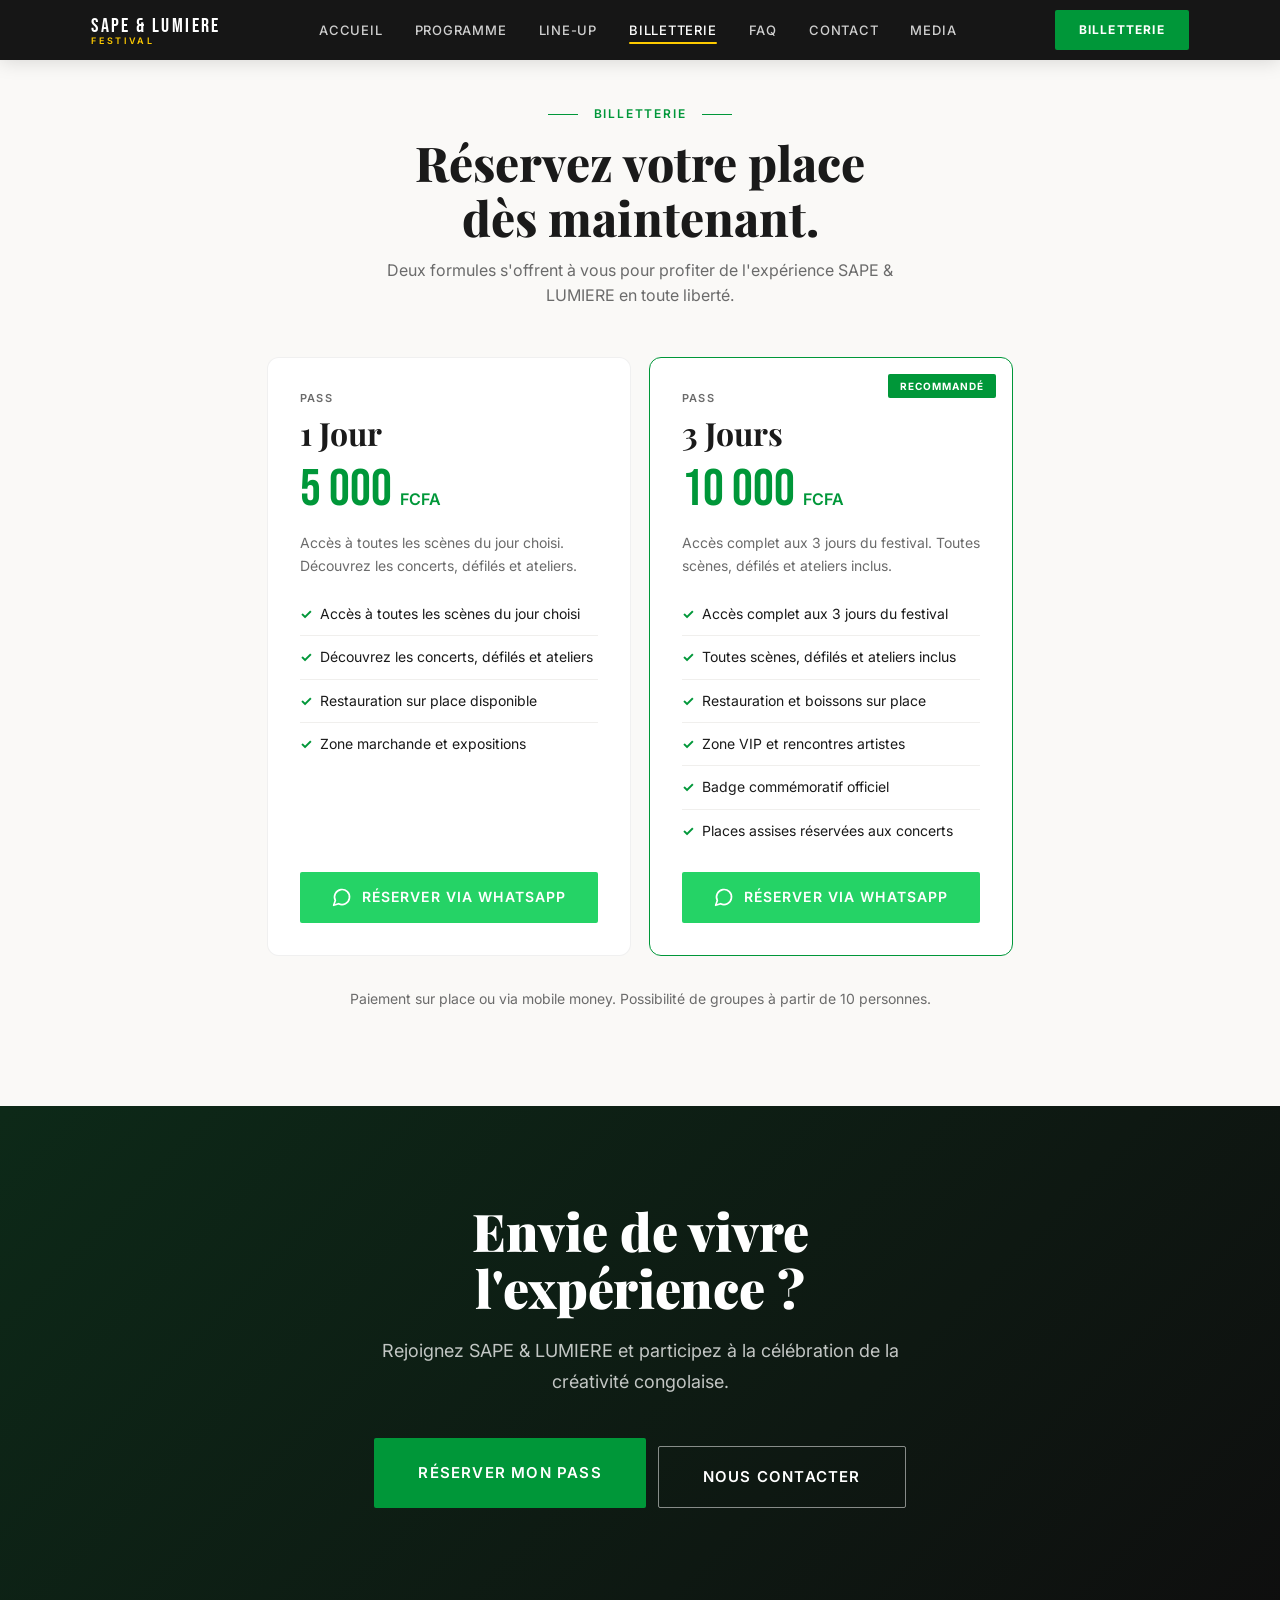
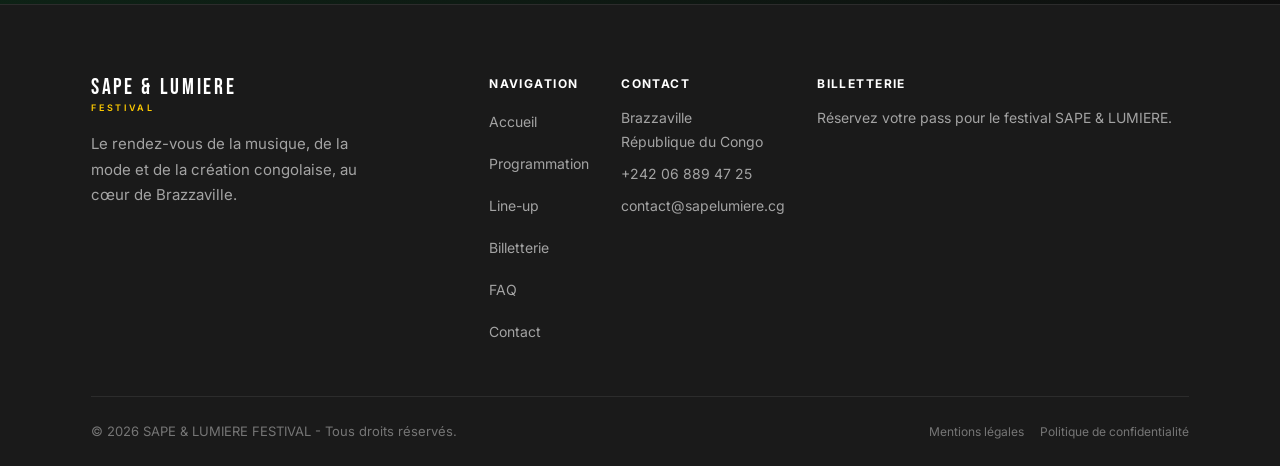
==== commit 171f17c0: "update: corrections multi-pages" ====
--- a/billetterie.html
+++ b/billetterie.html
@@ -29,7 +29,7 @@
           <ul class="header_menu">
             <li><a href="index.html" class="header_link">Accueil</a></li>
             <li>
-              <a href="programmation.html" class="header_link">Programmation</a>
+              <a href="programmation.html" class="header_link">Programme</a>
             </li>
             <li><a href="line-up.html" class="header_link">Line-up</a></li>
             <li>
--- a/css/style.css
+++ b/css/style.css
@@ -895,8 +895,9 @@
 }
 .artist-modal_panel {
   position: relative; z-index: 1;
-  background: var(--charcoal); border-radius: 12px; overflow: hidden;
-  max-width: 420px; width: 90%;
+  background: var(--charcoal); border-radius: 10px; overflow: hidden;
+  max-width: 360px; width: 88%;
+  display: flex; flex-direction: column;
   transform: scale(0.9); transition: transform 0.3s var(--ease);
 }
 .artist-modal.open .artist-modal_panel { transform: scale(1); }
@@ -909,22 +910,51 @@
 }
 .artist-modal_close:hover { background: var(--red); }
 .artist-modal_img {
-  width: 100%; aspect-ratio: 3/4; object-fit: cover; display: block;
-}
-.artist-modal_body { padding: clamp(16px, 4vw, 24px); }
+  width: 100%; aspect-ratio: 16/9; object-fit: cover; display: block;
+  max-height: 150px;
+}
+.artist-modal_body {
+  padding: 12px; overflow-y: auto;
+  -webkit-overflow-scrolling: touch;
+}
 .artist-modal_cat {
   display: inline-block;
-  font-size: clamp(10px, 1.2vw, 11px); font-weight: 600;
+  font-size: 9px; font-weight: 600;
   letter-spacing: 0.1em; text-transform: uppercase;
-  color: var(--yellow); margin-bottom: 8px;
+  color: var(--yellow); margin-bottom: 4px;
 }
 .artist-modal_name {
   font-family: 'Playfair Display', serif;
-  font-size: clamp(20px, 4vw, 28px); font-weight: 700;
-  color: var(--white); margin-bottom: 4px;
-}
-.artist-modal_jour {
-  font-size: clamp(13px, 1.5vw, 15px); color: var(--gray-light);
+  font-size: 18px; font-weight: 700;
+  color: var(--white); margin-bottom: 8px;
+}
+.artist-modal_details {
+  display: flex; flex-direction: column; gap: 3px;
+  margin-bottom: 10px;
+  padding-bottom: 10px; border-bottom: 1px solid rgba(255,255,255,0.1);
+}
+.artist-modal_detail {
+  font-size: 12px; color: var(--gray-light);
+}
+.artist-modal_label {
+  font-size: 9px; font-weight: 600;
+  letter-spacing: 0.05em; text-transform: uppercase;
+  color: var(--yellow); display: inline-block; min-width: 50px;
+}
+.artist-modal_sapeurs {
+  margin-bottom: 10px;
+  padding-bottom: 10px; border-bottom: 1px solid rgba(255,255,255,0.1);
+}
+.artist-modal_sapeurs-list {
+  list-style: none; padding: 0; margin: 4px 0 0;
+}
+.artist-modal_sapeurs-list li {
+  font-size: 12px; color: var(--gray-light);
+  padding: 2px 0;
+}
+.artist-modal_bio {
+  font-size: 12px; color: var(--gray-light);
+  line-height: 1.4;
 }
 
 /* ============================================================
@@ -1570,11 +1600,16 @@
    ============================================================ */
 @media (min-width: 768px) {
   .artist-modal_panel {
-    display: grid; grid-template-columns: 260px 1fr;
-    max-width: 600px; width: 85%;
+    display: grid; grid-template-columns: 160px 1fr;
+    grid-template-rows: 1fr;
+    max-width: 440px; width: 85%;
   }
   .artist-modal_img {
-    aspect-ratio: auto; height: 100%; min-height: 300px;
+    grid-row: 1 / -1;
+    aspect-ratio: auto; height: 100%; max-height: none;
+  }
+  .artist-modal_body {
+    overflow-y: auto; padding: 12px;
   }
   .hero_inner {
     grid-template-columns: 1fr 1fr;
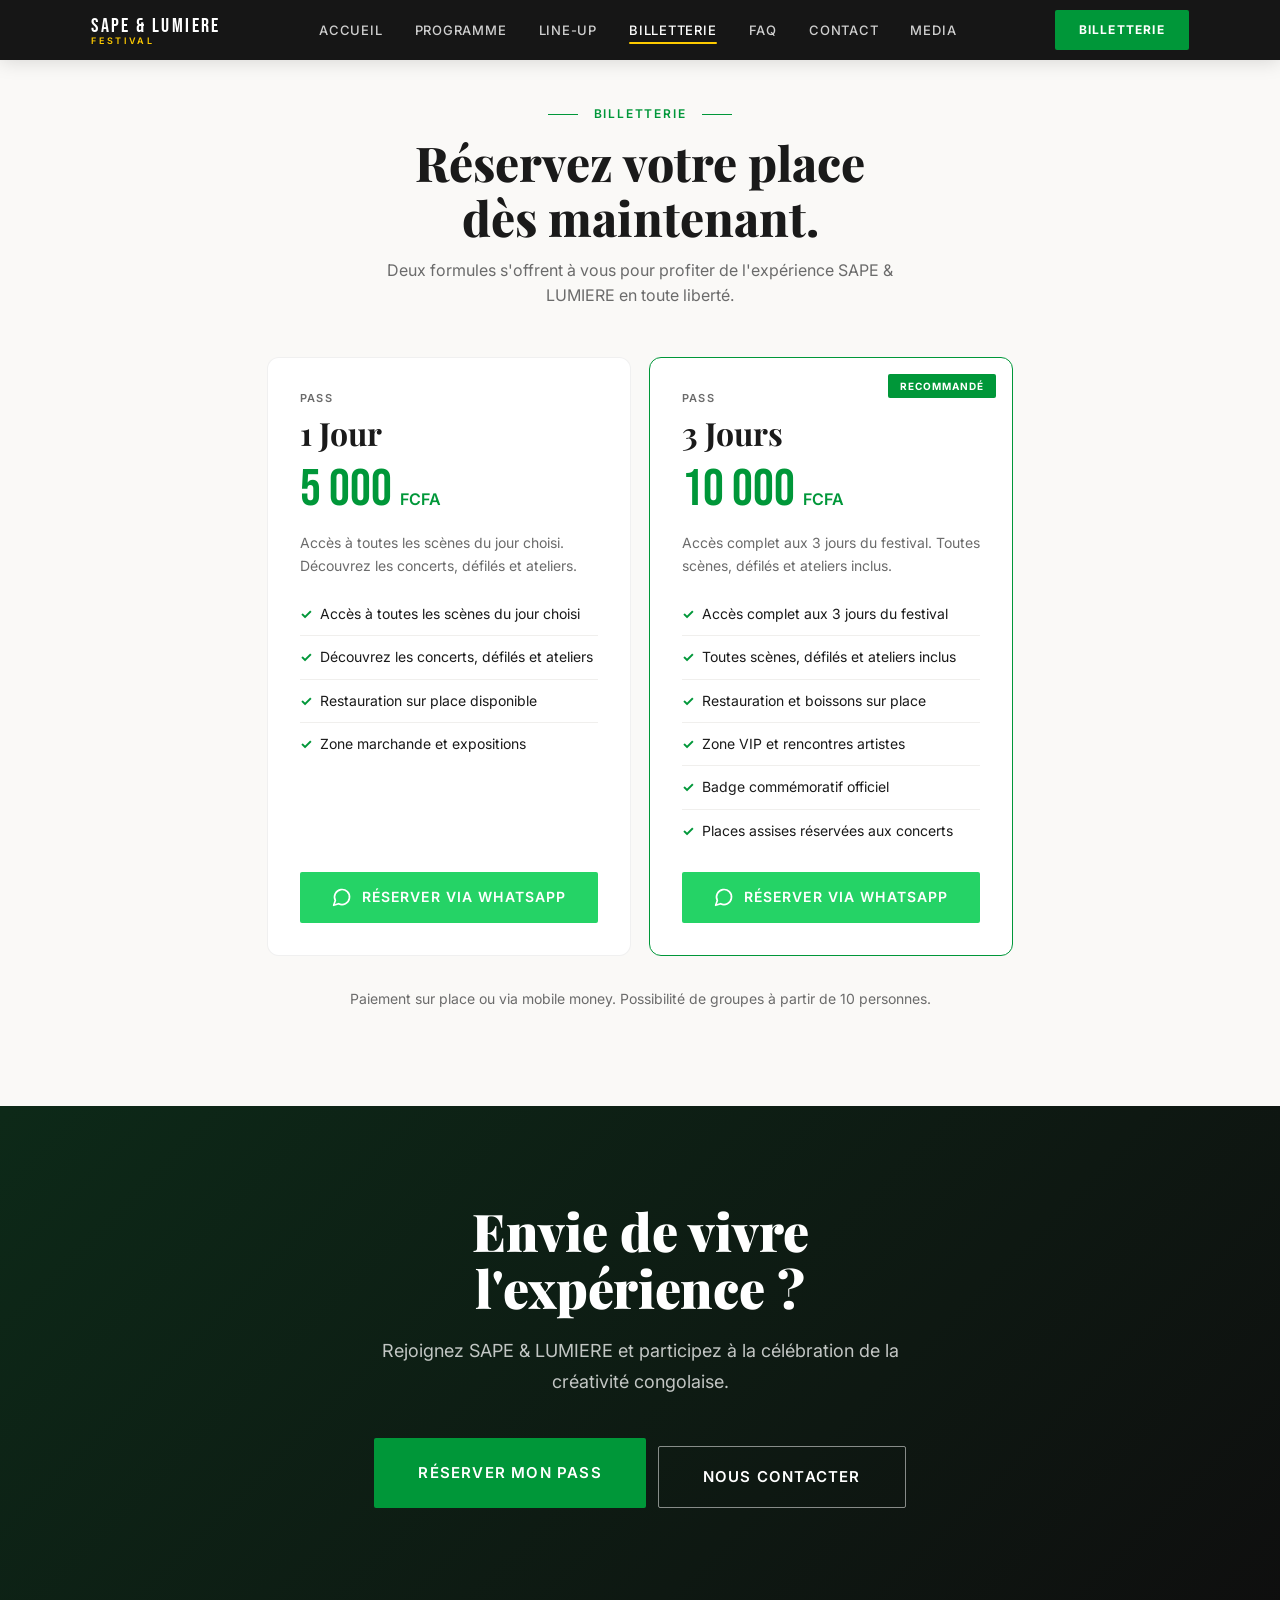
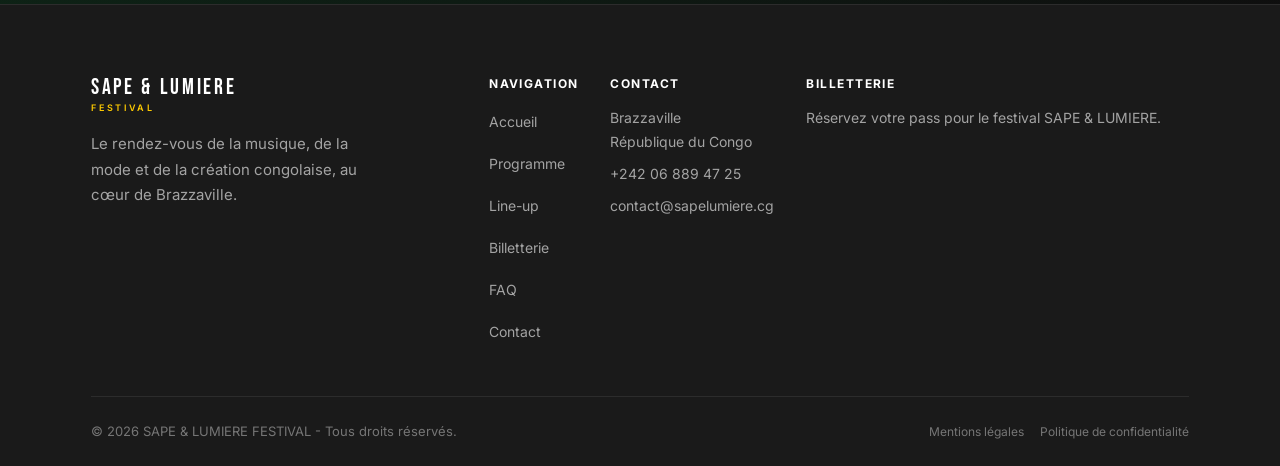
==== commit 976a1aba: "update: corrections finales multi-pages" ====
--- a/billetterie.html
+++ b/billetterie.html
@@ -65,7 +65,7 @@
         <nav class="mobile-menu_list">
           <a href="index.html" class="mobile-menu_link">Accueil</a>
           <a href="programmation.html" class="mobile-menu_link"
-            >Programmation</a
+            >Programme</a
           >
           <a href="line-up.html" class="mobile-menu_link">Line-up</a>
           <a href="billetterie.html" class="mobile-menu_link">Billetterie</a>
@@ -241,7 +241,7 @@
               <h4 class="footer_col-title">Navigation</h4>
               <ul class="footer_list">
                 <li><a href="index.html">Accueil</a></li>
-                <li><a href="programmation.html">Programmation</a></li>
+                <li><a href="programmation.html">Programme</a></li>
                 <li><a href="line-up.html">Line-up</a></li>
                 <li><a href="billetterie.html">Billetterie</a></li>
                 <li><a href="faq.html">FAQ</a></li>
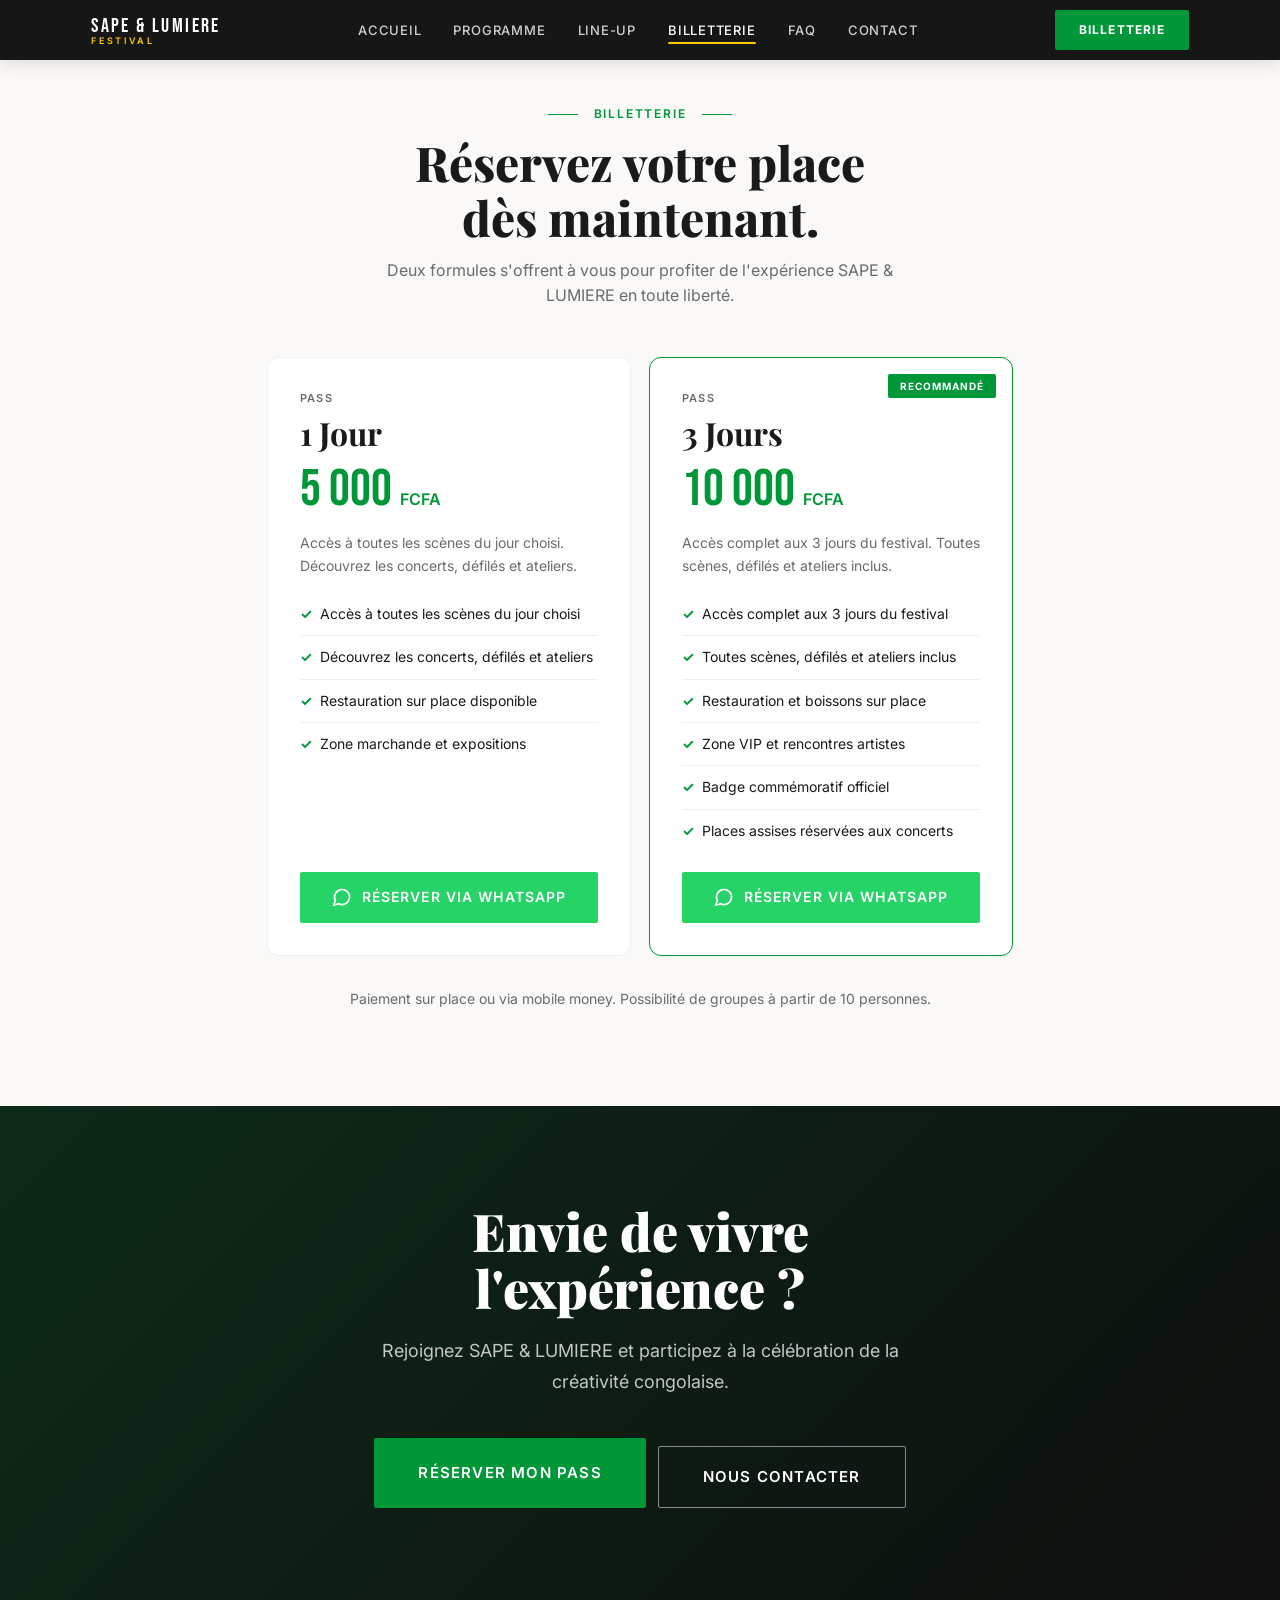
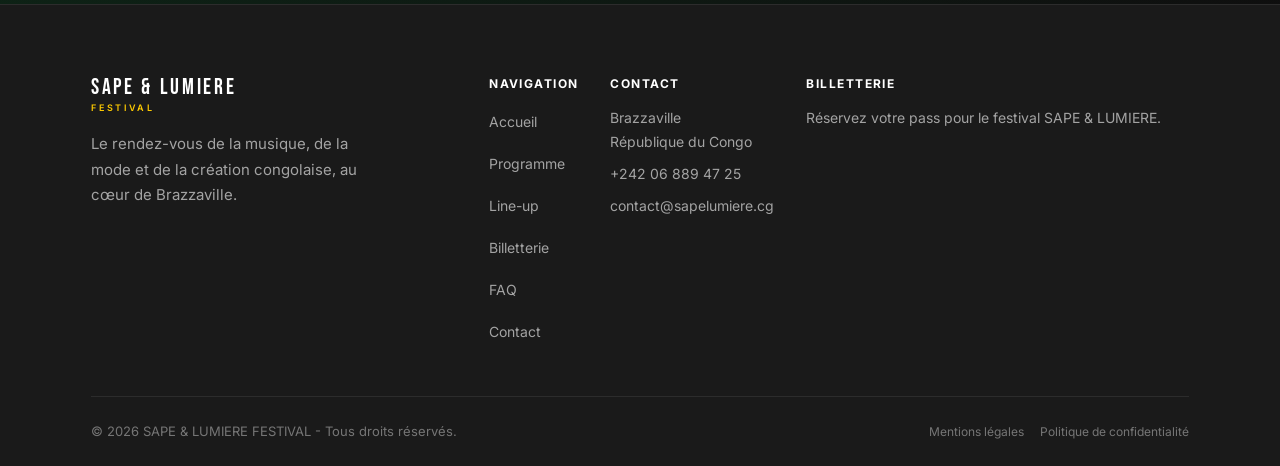
==== commit 7255cbef: "feat: suppression page Media, correction parcours defile samedi, maj ceremonie ouverture et concert " ====
--- a/billetterie.html
+++ b/billetterie.html
@@ -1,4 +1,4 @@
-<!doctype html>
+﻿<!doctype html>
 <html lang="fr">
   <head>
     <meta charset="UTF-8" />
@@ -39,7 +39,6 @@
             </li>
             <li><a href="faq.html" class="header_link">FAQ</a></li>
             <li><a href="contact.html" class="header_link">Contact</a></li>
-            <li><a href="media.html" class="header_link">Media</a></li>
           </ul>
         </nav>
         <a href="billetterie.html" class="header_cta">Billetterie</a>
@@ -71,7 +70,6 @@
           <a href="billetterie.html" class="mobile-menu_link">Billetterie</a>
           <a href="faq.html" class="mobile-menu_link">FAQ</a>
           <a href="contact.html" class="mobile-menu_link">Contact</a>
-          <a href="media.html" class="mobile-menu_link">Media</a>
         </nav>
         <a href="billetterie.html" class="mobile-menu_cta">Réserver mon pass</a>
       </div>
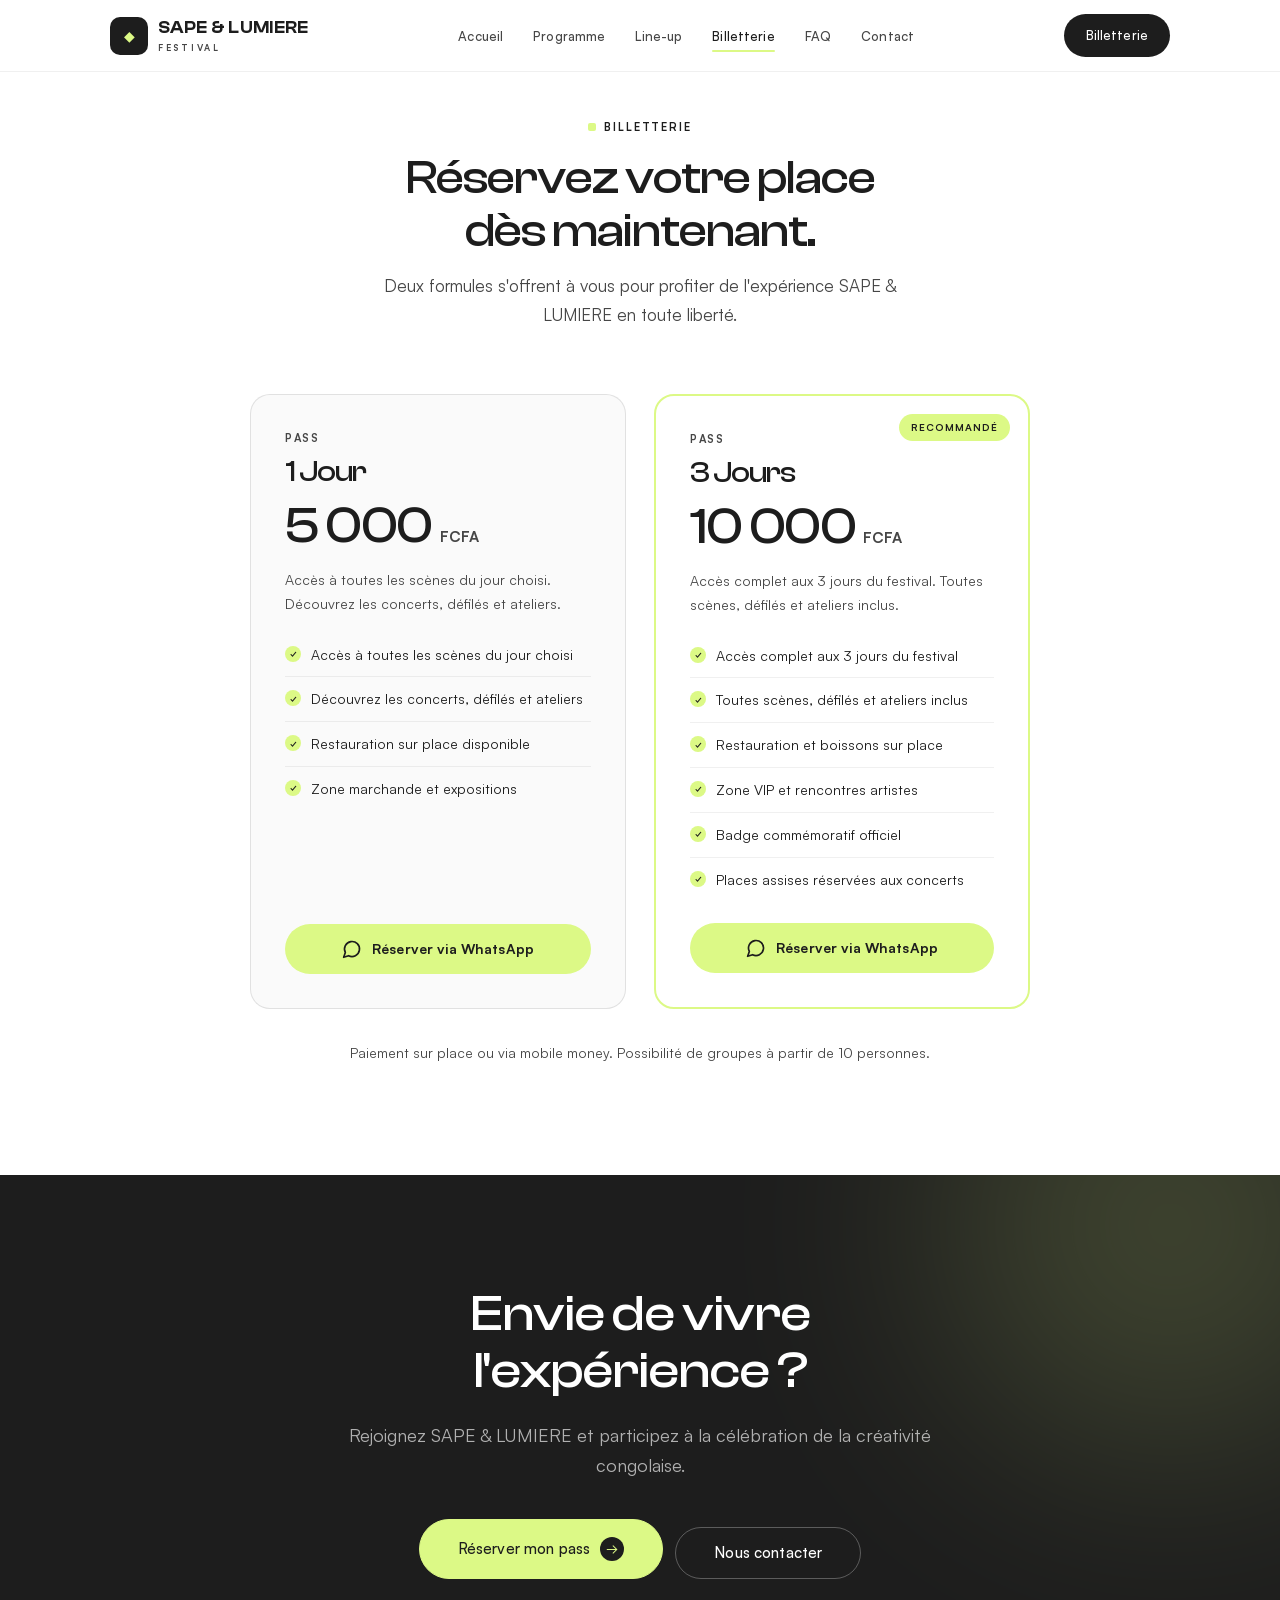
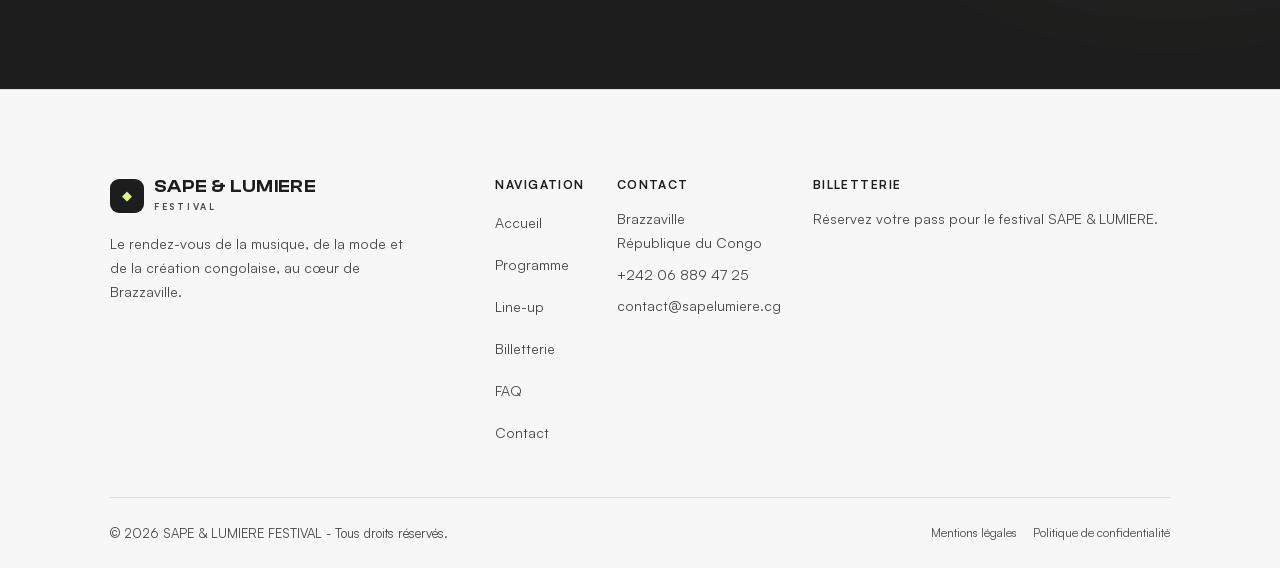
==== commit 0fe774ee: "feat: refonte de la plateforme" ====
--- a/billetterie.html
+++ b/billetterie.html
@@ -9,12 +9,8 @@
       content="Réservez votre pass pour le Festival SAPE & LUMIERE : Pass 1 jour et Pass 3 jours, réservez via WhatsApp."
     />
     <link rel="icon" href="public/favicon.ico" />
-    <link rel="preconnect" href="https://fonts.googleapis.com" />
-    <link rel="preconnect" href="https://fonts.gstatic.com" crossorigin />
-    <link
-      href="https://fonts.googleapis.com/css2?family=Bebas+Neue&family=Inter:wght@300;400;500;600;700;800&family=Playfair+Display:ital,wght@0,400;0,700;0,800;0,900;1,400&display=swap"
-      rel="stylesheet"
-    />
+    <link rel="preload" href="assets/fonts/ClashDisplay-600.woff2" as="font" type="font/woff2" crossorigin />
+    <link rel="preload" href="assets/fonts/Satoshi-400.woff2" as="font" type="font/woff2" crossorigin />
     <link rel="stylesheet" href="css/style.css" />
   </head>
   <body>
--- a/css/style.css
+++ b/css/style.css
@@ -1,7 +1,52 @@
 ﻿/* ============================================================
-   FESTIVAL SAPE & LUMIERE - Premium CSS
+   FESTIVAL SAPE & LUMIERE — PRECISION GRID
+   Bright, engineering-forward aesthetic : ink, bone, hairline, lime.
    Mobile-first | Fluid responsive | No frameworks
    ============================================================ */
+
+/* --- FONTS (vendored locally) --- */
+@font-face {
+  font-family: "Clash Display";
+  src: url("../assets/fonts/ClashDisplay-500.woff2") format("woff2");
+  font-weight: 500;
+  font-display: swap;
+  font-style: normal;
+}
+@font-face {
+  font-family: "Clash Display";
+  src: url("../assets/fonts/ClashDisplay-600.woff2") format("woff2");
+  font-weight: 600;
+  font-display: swap;
+  font-style: normal;
+}
+@font-face {
+  font-family: "Clash Display";
+  src: url("../assets/fonts/ClashDisplay-700.woff2") format("woff2");
+  font-weight: 700;
+  font-display: swap;
+  font-style: normal;
+}
+@font-face {
+  font-family: "Satoshi";
+  src: url("../assets/fonts/Satoshi-400.woff2") format("woff2");
+  font-weight: 400;
+  font-display: swap;
+  font-style: normal;
+}
+@font-face {
+  font-family: "Satoshi";
+  src: url("../assets/fonts/Satoshi-500.woff2") format("woff2");
+  font-weight: 500;
+  font-display: swap;
+  font-style: normal;
+}
+@font-face {
+  font-family: "Satoshi";
+  src: url("../assets/fonts/Satoshi-700.woff2") format("woff2");
+  font-weight: 700;
+  font-display: swap;
+  font-style: normal;
+}
 
 /* --- RESET --- */
 *,
@@ -14,18 +59,19 @@
 html {
   scroll-behavior: smooth;
   -webkit-text-size-adjust: 100%;
-  scroll-padding-top: 80px;
+  scroll-padding-top: 88px;
 }
 body {
   font-family:
+    "Satoshi",
     "Inter",
     -apple-system,
     BlinkMacSystemFont,
     sans-serif;
   font-size: clamp(14px, 1rem + 0.2vw, 16px);
-  line-height: 1.6;
-  color: #1a1a1a;
-  background: #faf9f7;
+  line-height: 1.7;
+  color: #1d1d1d;
+  background: #ffffff;
   -webkit-font-smoothing: antialiased;
   overflow-x: hidden;
 }
@@ -53,34 +99,57 @@
 h2,
 h3,
 h4 {
-  font-family: "Playfair Display", Georgia, serif;
-  line-height: 1.15;
+  font-family:
+    "Clash Display",
+    "Inter",
+    -apple-system,
+    BlinkMacSystemFont,
+    sans-serif;
+  font-weight: 500;
+  letter-spacing: -1px;
+  line-height: 1.1;
   overflow-wrap: break-word;
 }
 
 /* --- VARIABLES --- */
 :root {
-  --green: #009739;
-  --green-dark: #006b28;
-  --yellow: #fecb00;
-  --yellow-dark: #d4a800;
-  --red: #ce1126;
-  --red-dark: #a30d1e;
-  --black: #0a0a0a;
-  --anthracite: #1a1a1a;
-  --charcoal: #2a2a2a;
-  --gray: #6b6b6b;
-  --gray-light: #b0b0b0;
+  /* Precision Grid tokens */
+  --ink: #1d1d1d;
+  --ink-rgb: 29, 29, 29;
+  --lime: #dcf986;
+  --lime-strong: #c7ef63;
+  --lime-rgb: 220, 249, 134;
+  --warm: #ff8c42;
+  --white: #ffffff;
+  --bone: #f8f7f7;
+  --card-bone: #fafafa;
+  --gray: #464646;
+  --status: #22c55e;
+  --hairline: rgba(0, 0, 0, 0.06);
+  --hairline-md: rgba(0, 0, 0, 0.1);
+
+  /* Legacy aliases kept so every page keeps working */
+  --green: #1d1d1d;
+  --green-dark: #000000;
+  --yellow: #dcf986;
+  --yellow-dark: #c7ef63;
+  --red: #ff8c42;
+  --red-dark: #e0762c;
+  --black: #1d1d1d;
+  --anthracite: #1d1d1d;
+  --charcoal: #262626;
+  --gray-light: #8a8a8a;
   --gray-bg: #f0efed;
-  --cream: #faf9f7;
-  --white: #ffffff;
-  --gold: #c9a84c;
-  --gold-light: #e0c97f;
-  --container: 1200px;
-  --gutter: clamp(16px, 4vw, 60px);
-  --header-h: 60px;
-  --ease: cubic-bezier(0.25, 0.46, 0.45, 0.94);
-  --ease-out: cubic-bezier(0.22, 0.61, 0.36, 1);
+  --cream: #f8f7f7;
+  --gold: #dcf986;
+  --gold-light: #dcf986;
+  --congo-gradient: linear-gradient(90deg, var(--lime), var(--lime));
+
+  --container: 1140px;
+  --gutter: clamp(16px, 4vw, 40px);
+  --header-h: 72px;
+  --ease: cubic-bezier(0.23, 1, 0.32, 1);
+  --ease-out: cubic-bezier(0.23, 1, 0.32, 1);
   --safe-top: env(safe-area-inset-top, 0px);
   --safe-bottom: env(safe-area-inset-bottom, 0px);
 }
@@ -99,113 +168,149 @@
   align-items: center;
   justify-content: center;
   gap: 10px;
-  padding: clamp(12px, 2vw, 14px) clamp(20px, 4vw, 32px);
-  font-family: "Inter", sans-serif;
-  font-size: clamp(12px, 1.4vw, 14px);
-  font-weight: 600;
-  letter-spacing: 0.08em;
-  text-transform: uppercase;
-  border-radius: 2px;
-  transition: all 0.3s var(--ease);
+  padding: clamp(12px, 2vw, 14px) clamp(20px, 4vw, 28px);
+  font-family: "Satoshi", sans-serif;
+  font-size: clamp(13px, 1.4vw, 14px);
+  font-weight: 500;
+  letter-spacing: 0.01em;
+  text-transform: none;
+  border-radius: 9999px;
+  border: 1px solid transparent;
+  transition:
+    background 0.3s var(--ease),
+    color 0.3s var(--ease),
+    border-color 0.3s var(--ease),
+    transform 0.3s var(--ease),
+    box-shadow 0.3s var(--ease);
   cursor: pointer;
   white-space: nowrap;
-  min-height: 44px;
+  min-height: 48px;
+  line-height: 1;
 }
 .btn--primary {
-  background: var(--green);
+  background: var(--ink);
   color: var(--white);
+  border-color: var(--ink);
+}
+.btn--primary::after {
+  content: "\2192";
+  width: 24px;
+  height: 24px;
+  border-radius: 50%;
+  background: var(--lime);
+  color: var(--ink);
+  display: inline-flex;
+  align-items: center;
+  justify-content: center;
+  font-size: 13px;
+  line-height: 1;
+  transition: transform 0.3s var(--ease);
+  flex-shrink: 0;
 }
 .btn--primary:hover {
-  background: var(--green-dark);
-  transform: translateY(-1px);
-  box-shadow: 0 8px 25px rgba(0, 151, 57, 0.3);
+  background: #000000;
+  border-color: #000000;
+  transform: translateY(-2px);
+  box-shadow: 0 16px 32px rgba(0, 0, 0, 0.14);
+}
+.btn--primary:hover::after {
+  transform: translateX(4px);
 }
 .btn--outline {
   background: transparent;
+  color: var(--ink);
+  border-color: var(--hairline-md);
+}
+.btn--outline:hover {
+  background: var(--ink);
   color: var(--white);
-  border: 1px solid rgba(255, 255, 255, 0.5);
-}
-.btn--outline:hover {
-  border-color: var(--white);
-  background: rgba(255, 255, 255, 0.1);
+  border-color: var(--ink);
+  transform: translateY(-2px);
 }
 .btn--whatsapp {
-  background: #25d366;
-  color: var(--white);
+  background: var(--lime);
+  color: var(--ink);
   width: 100%;
+  font-weight: 700;
 }
 .btn--whatsapp:hover {
-  background: #1da851;
-  transform: translateY(-1px);
-  box-shadow: 0 8px 25px rgba(37, 211, 102, 0.3);
+  background: var(--lime-strong);
+  transform: translateY(-2px);
+  box-shadow: 0 16px 32px rgba(220, 249, 134, 0.45);
 }
 .btn--lg {
-  padding: clamp(14px, 2.5vw, 18px) clamp(28px, 5vw, 44px);
-  font-size: clamp(13px, 1.5vw, 15px);
+  padding: clamp(14px, 2.5vw, 17px) clamp(28px, 5vw, 38px);
+  font-size: clamp(14px, 1.5vw, 15px);
 }
 .btn_icon {
   width: 20px;
   height: 20px;
   flex-shrink: 0;
 }
+.inscription .btn--outline {
+  color: var(--white);
+  border-color: rgba(255, 255, 255, 0.28);
+}
+.inscription .btn--outline:hover {
+  background: var(--white);
+  color: var(--ink);
+  border-color: var(--white);
+}
 
 /* --- SECTION HEADER --- */
 .section-header {
   text-align: center;
-  margin-bottom: clamp(24px, 5vw, 48px);
+  margin-bottom: clamp(32px, 6vw, 64px);
 }
 .section-header_tag {
-  display: inline-block;
-  font-family: "Inter", sans-serif;
-  font-size: clamp(10px, 1.2vw, 12px);
-  font-weight: 600;
-  letter-spacing: 0.15em;
+  display: inline-flex;
+  align-items: center;
+  gap: 8px;
+  font-family: "Satoshi", sans-serif;
+  font-size: clamp(10px, 1.2vw, 11px);
+  font-weight: 700;
+  letter-spacing: 0.18em;
   text-transform: uppercase;
-  color: var(--green);
-  margin-bottom: 12px;
-  position: relative;
-  padding: 0 16px;
-}
-.section-header_tag::before,
+  color: var(--ink);
+  margin-bottom: 16px;
+  padding: 0;
+}
+.section-header_tag::before {
+  content: "";
+  width: 8px;
+  height: 8px;
+  border-radius: 2px;
+  background: var(--lime);
+  flex-shrink: 0;
+}
 .section-header_tag::after {
-  content: "";
-  position: absolute;
-  top: 50%;
-  width: 30px;
-  height: 1px;
-  background: var(--green);
-}
-.section-header_tag::before {
-  right: 100%;
-}
-.section-header_tag::after {
-  left: 100%;
+  display: none;
 }
 .section-header_title {
-  font-size: clamp(24px, 5vw, 48px);
-  font-weight: 800;
-  color: var(--anthracite);
-  margin-bottom: 12px;
+  font-size: clamp(28px, 5vw, 48px);
+  font-weight: 500;
+  letter-spacing: -1px;
+  color: var(--ink);
+  margin-bottom: 14px;
 }
 .section-header_desc {
-  font-size: clamp(14px, 1.8vw, 16px);
-  color: var(--gray);
-  max-width: 520px;
+  font-size: clamp(15px, 1.8vw, 17px);
+  color: var(--gray);
+  max-width: 560px;
   margin: 0 auto;
-  line-height: 1.6;
+  line-height: 1.7;
 }
 .section-header--light .section-header_tag {
-  color: var(--yellow);
-}
-.section-header--light .section-header_tag::before,
-.section-header--light .section-header_tag::after {
-  background: var(--yellow);
+  color: var(--white);
+}
+.section-header--light .section-header_tag::before {
+  background: var(--lime);
 }
 .section-header--light .section-header_title {
   color: var(--white);
 }
 .section-header--light .section-header_desc {
-  color: var(--gray-light);
+  color: rgba(255, 255, 255, 0.65);
 }
 
 /* ============================================================
@@ -218,15 +323,20 @@
   right: 0;
   z-index: 1000;
   height: var(--header-h);
-  transition: all 0.35s var(--ease);
+  transition:
+    background 0.35s var(--ease),
+    box-shadow 0.35s var(--ease),
+    border-color 0.35s var(--ease);
   background: transparent;
+  border-bottom: 1px solid transparent;
   padding-top: var(--safe-top);
 }
 .header--scrolled {
-  background: rgba(10, 10, 10, 0.95);
-  backdrop-filter: blur(12px);
-  -webkit-backdrop-filter: blur(12px);
-  box-shadow: 0 1px 20px rgba(0, 0, 0, 0.15);
+  background: rgba(255, 255, 255, 0.82);
+  backdrop-filter: blur(14px);
+  -webkit-backdrop-filter: blur(14px);
+  border-bottom: 1px solid var(--hairline);
+  box-shadow: none;
 }
 .header_inner {
   display: flex;
@@ -238,45 +348,69 @@
   height: 100%;
 }
 .header_logo {
-  display: flex;
-  flex-direction: column;
+  display: grid;
+  grid-template-columns: auto 1fr;
+  grid-template-rows: auto auto;
+  column-gap: 10px;
+  align-items: center;
   line-height: 1;
 }
+.header_logo::before {
+  content: "\25C6";
+  grid-column: 1;
+  grid-row: 1 / -1;
+  width: 38px;
+  height: 38px;
+  background: var(--ink);
+  color: var(--lime);
+  border-radius: 10px;
+  display: grid;
+  place-items: center;
+  font-size: 14px;
+  line-height: 1;
+}
 .header_logo-main {
-  font-family: "Bebas Neue", "Playfair Display", sans-serif;
-  font-size: clamp(17px, 2.5vw, 20px);
-  letter-spacing: 0.12em;
-  color: var(--white);
+  grid-column: 2;
+  grid-row: 1;
+  font-family: "Clash Display", sans-serif;
+  font-size: clamp(14px, 2vw, 17px);
+  font-weight: 600;
+  letter-spacing: 0.02em;
+  color: var(--ink);
   line-height: 1;
+  white-space: nowrap;
 }
 .header_logo-sub {
-  font-family: "Inter", sans-serif;
+  grid-column: 2;
+  grid-row: 2;
+  font-family: "Satoshi", sans-serif;
   font-size: clamp(7px, 1vw, 9px);
-  font-weight: 600;
+  font-weight: 700;
   letter-spacing: 0.3em;
-  color: var(--yellow);
+  color: var(--gray);
   text-transform: uppercase;
+  margin-top: 3px;
 }
 .header_nav {
   display: none;
 }
 .header_menu {
   display: flex;
-  gap: clamp(16px, 2.5vw, 32px);
+  gap: clamp(16px, 2.5vw, 30px);
 }
 .header_link {
-  font-size: clamp(11px, 1.2vw, 13px);
+  font-size: clamp(12px, 1.2vw, 13px);
   font-weight: 500;
-  letter-spacing: 0.06em;
-  text-transform: uppercase;
-  color: rgba(255, 255, 255, 0.8);
+  letter-spacing: 0.01em;
+  text-transform: none;
+  color: var(--gray);
   transition: color 0.3s;
   position: relative;
-  padding: 4px 0;
+  padding: 6px 0;
 }
 .header_link:hover,
 .header_link.active {
-  color: var(--white);
+  color: var(--ink);
 }
 .header_link.active::after {
   content: "";
@@ -285,24 +419,27 @@
   left: 0;
   right: 0;
   height: 2px;
-  background: var(--yellow);
-  border-radius: 1px;
+  background: var(--lime);
+  border-radius: 2px;
 }
 .header_cta {
   display: none;
-  padding: 10px 24px;
-  background: var(--green);
+  align-items: center;
+  justify-content: center;
+  padding: 10px 22px;
+  background: var(--ink);
   color: var(--white);
-  font-size: 12px;
-  font-weight: 700;
-  letter-spacing: 0.1em;
-  text-transform: uppercase;
-  border-radius: 2px;
+  font-size: 13px;
+  font-weight: 500;
+  letter-spacing: 0.01em;
+  text-transform: none;
+  border-radius: 9999px;
   transition: all 0.3s var(--ease);
   min-height: 40px;
 }
 .header_cta:hover {
-  background: var(--green-dark);
+  background: #000000;
+  transform: translateY(-1px);
 }
 .header_hamburger {
   display: flex;
@@ -318,8 +455,8 @@
 .header_hamburger-line {
   width: 22px;
   height: 2px;
-  background: var(--white);
-  border-radius: 1px;
+  background: var(--ink);
+  border-radius: 2px;
   transition: all 0.3s var(--ease);
 }
 .header_hamburger[aria-expanded="true"] .header_hamburger-line:nth-child(1) {
@@ -347,7 +484,7 @@
 .mobile-menu_overlay {
   position: absolute;
   inset: 0;
-  background: rgba(0, 0, 0, 0.6);
+  background: rgba(0, 0, 0, 0.35);
   opacity: 0;
   transition: opacity 0.35s var(--ease);
 }
@@ -360,7 +497,8 @@
   right: 0;
   bottom: 0;
   width: min(85vw, 380px);
-  background: var(--anthracite);
+  background: var(--white);
+  border-left: 1px solid var(--hairline-md);
   transform: translateX(100%);
   transition: transform 0.4s var(--ease-out);
   padding: 24px;
@@ -376,8 +514,8 @@
 }
 .mobile-menu_close {
   align-self: flex-end;
-  font-size: 32px;
-  color: var(--white);
+  font-size: 28px;
+  color: var(--ink);
   padding: 8px;
   margin-bottom: 24px;
   min-width: 44px;
@@ -391,32 +529,31 @@
   flex-direction: column;
 }
 .mobile-menu_link {
-  padding: 14px 0;
-  font-family: "Playfair Display", serif;
+  padding: 16px 0;
+  font-family: "Clash Display", sans-serif;
   font-size: clamp(20px, 5vw, 22px);
-  font-weight: 600;
-  color: var(--white);
-  border-bottom: 1px solid rgba(255, 255, 255, 0.08);
+  font-weight: 500;
+  letter-spacing: -0.5px;
+  color: var(--ink);
+  border-bottom: 1px solid var(--hairline);
   transition: color 0.3s;
   min-height: 48px;
   display: flex;
   align-items: center;
 }
 .mobile-menu_link:hover {
-  color: var(--yellow);
+  color: var(--gray);
 }
 .mobile-menu_cta {
   display: block;
   margin-top: 24px;
   padding: 16px;
   text-align: center;
-  background: var(--green);
+  background: var(--ink);
   color: var(--white);
   font-size: 14px;
-  font-weight: 700;
-  letter-spacing: 0.1em;
-  text-transform: uppercase;
-  border-radius: 2px;
+  font-weight: 500;
+  border-radius: 9999px;
   min-height: 52px;
 }
 
@@ -430,25 +567,44 @@
   display: flex;
   align-items: center;
   overflow: hidden;
-  padding: calc(var(--header-h) + var(--safe-top)) var(--gutter)
-    clamp(40px, 8vw, 80px);
+  background: var(--white);
+  padding: calc(var(--header-h) + var(--safe-top) + 40px) var(--gutter)
+    clamp(48px, 8vw, 90px);
 }
 .hero_bg {
   position: absolute;
   inset: 0;
   z-index: 0;
-  background: var(--black);
+  background: var(--white);
+}
+.hero_bg::before {
+  content: "";
+  position: absolute;
+  inset: 0;
+  background-image:
+    linear-gradient(var(--hairline) 1px, transparent 1px),
+    linear-gradient(90deg, var(--hairline) 1px, transparent 1px);
+  background-size: 80px 80px;
+  -webkit-mask-image: radial-gradient(
+    circle at 50% 40%,
+    #000 55%,
+    transparent 95%
+  );
+  mask-image: radial-gradient(circle at 50% 40%, #000 55%, transparent 95%);
+  pointer-events: none;
 }
 .hero_gradient {
   position: absolute;
   inset: 0;
   z-index: 0;
-  background: linear-gradient(
-    135deg,
-    rgba(0, 30, 12, 0.85) 0%,
-    rgba(10, 10, 10, 0.9) 50%,
-    rgba(20, 0, 0, 0.8) 100%
-  );
+  background:
+    radial-gradient(
+      circle at 85% 15%,
+      rgba(220, 249, 134, 0.35),
+      transparent 45%
+    ),
+    radial-gradient(circle at 8% 90%, rgba(29, 29, 29, 0.05), transparent 45%);
+  pointer-events: none;
 }
 .hero_pattern {
   display: none;
@@ -461,64 +617,78 @@
   margin: 0 auto;
   display: grid;
   grid-template-columns: 1fr;
-  gap: clamp(24px, 5vw, 48px);
+  gap: clamp(32px, 5vw, 56px);
   align-items: center;
 }
 .hero_content {
   text-align: left;
 }
 .hero_badge {
-  display: inline-block;
-  font-size: clamp(9px, 1.2vw, 11px);
-  font-weight: 600;
-  letter-spacing: 0.25em;
+  display: inline-flex;
+  align-items: center;
+  gap: 8px;
+  font-family: "Satoshi", sans-serif;
+  font-size: clamp(10px, 1.2vw, 11px);
+  font-weight: 700;
+  letter-spacing: 0.16em;
   text-transform: uppercase;
-  color: var(--yellow);
-  border: 1px solid rgba(254, 203, 0, 0.3);
-  padding: 6px 14px;
-  margin-bottom: clamp(16px, 3vw, 24px);
-  border-radius: 2px;
+  color: var(--ink);
+  background: var(--bone);
+  border: 1px solid var(--hairline-md);
+  padding: 7px 14px;
+  margin-bottom: clamp(18px, 3vw, 26px);
+  border-radius: 9999px;
+}
+.hero_badge::before {
+  content: "";
+  width: 7px;
+  height: 7px;
+  border-radius: 50%;
+  background: var(--status);
+  animation: statusPulse 2s ease-in-out infinite;
 }
 .hero_title {
-  margin-bottom: clamp(12px, 2.5vw, 20px);
+  margin-bottom: clamp(16px, 2.5vw, 24px);
 }
 .hero_title-line {
   display: block;
-  font-family: "Playfair Display", serif;
-  color: var(--white);
-  text-shadow: 0 2px 30px rgba(0, 0, 0, 0.3);
+  font-family: "Clash Display", sans-serif;
+  color: var(--ink);
 }
 .hero_title-line--1 {
-  font-size: clamp(24px, 6vw, 48px);
+  font-size: clamp(13px, 2vw, 16px);
+  font-weight: 700;
+  font-style: normal;
+  letter-spacing: 0.2em;
+  text-transform: uppercase;
+  color: var(--gray);
+  margin-bottom: 12px;
+}
+.hero_title-line--2 {
+  font-size: clamp(46px, 9vw, 80px);
+  font-weight: 600;
+  letter-spacing: -2px;
+  line-height: 0.95;
+}
+.hero_title-line--3 {
+  font-size: clamp(10px, 2vw, 12px);
+  font-family: "Satoshi", sans-serif;
+  font-weight: 700;
+  letter-spacing: 0.22em;
+  text-transform: uppercase;
+  color: var(--gray);
+  margin-top: 18px;
+}
+.hero_tagline {
+  font-size: clamp(15px, 2vw, 18px);
   font-weight: 400;
-  font-style: italic;
-  letter-spacing: 0.02em;
-}
-.hero_title-line--2 {
-  font-size: clamp(36px, 10vw, 80px);
-  font-weight: 900;
-  letter-spacing: -0.02em;
-  line-height: 0.95;
-}
-.hero_title-line--3 {
-  font-size: clamp(10px, 2.5vw, 18px);
-  font-family: "Inter", sans-serif;
-  font-weight: 300;
-  letter-spacing: 0.4em;
-  text-transform: uppercase;
-  color: var(--yellow);
-  margin-top: 8px;
-}
-.hero_tagline {
-  font-size: clamp(13px, 2vw, 18px);
-  font-weight: 300;
-  color: rgba(255, 255, 255, 0.75);
+  color: var(--gray);
   line-height: 1.7;
-  margin-bottom: clamp(20px, 4vw, 32px);
-  max-width: 440px;
+  margin-bottom: clamp(22px, 4vw, 32px);
+  max-width: 470px;
 }
 .hero_details {
-  margin-bottom: clamp(24px, 5vw, 40px);
+  margin-bottom: clamp(26px, 5vw, 40px);
 }
 .hero_date {
   display: flex;
@@ -529,24 +699,29 @@
 }
 .hero_date-label {
   font-size: clamp(12px, 1.5vw, 13px);
-  color: rgba(255, 255, 255, 0.7);
+  color: var(--gray);
   font-weight: 400;
 }
 .hero_date-value {
-  font-family: "Bebas Neue", sans-serif;
-  font-size: clamp(18px, 4vw, 30px);
-  color: var(--white);
-  letter-spacing: 0.06em;
+  font-family: "Clash Display", sans-serif;
+  font-size: clamp(18px, 3vw, 24px);
+  font-weight: 500;
+  letter-spacing: -0.5px;
+  color: var(--ink);
 }
 .hero_date-sep {
-  font-size: 13px;
-  color: var(--yellow);
+  display: inline-block;
+  width: 22px;
+  height: 2px;
+  background: var(--lime);
+  border-radius: 2px;
 }
 .hero_location {
-  font-size: clamp(11px, 1.5vw, 13px);
-  color: rgba(255, 255, 255, 0.7);
-  letter-spacing: 0.1em;
+  font-size: clamp(11px, 1.5vw, 12px);
+  color: var(--gray);
+  letter-spacing: 0.14em;
   text-transform: uppercase;
+  font-weight: 500;
 }
 .hero_actions {
   display: flex;
@@ -556,12 +731,31 @@
 .hero_gallery {
   display: grid;
   grid-template-columns: 1fr 1fr;
-  gap: 8px;
+  gap: 10px;
+  position: relative;
+}
+.hero_gallery::before {
+  content: "";
+  position: absolute;
+  width: 65%;
+  height: 65%;
+  top: -8%;
+  right: -6%;
+  background: var(--lime);
+  filter: blur(70px);
+  opacity: 0.55;
+  border-radius: 50%;
+  z-index: 0;
+  pointer-events: none;
 }
 .hero_gallery-item {
-  border-radius: 4px;
+  border-radius: 16px;
   overflow: hidden;
   position: relative;
+  z-index: 1;
+  border: 1px solid var(--hairline-md);
+  background: var(--white);
+  box-shadow: 0 24px 48px rgba(0, 0, 0, 0.07);
 }
 .hero_gallery-item:nth-child(1) {
   grid-row: span 2;
@@ -587,8 +781,103 @@
   display: block;
   width: 1px;
   height: 40px;
-  background: linear-gradient(180deg, var(--yellow), transparent);
+  background: linear-gradient(180deg, var(--ink), transparent);
   animation: scrollPulse 2s ease-in-out infinite;
+}
+.hero_status-pill {
+  position: absolute;
+  left: -14px;
+  bottom: 20px;
+  z-index: 2;
+  display: inline-flex;
+  align-items: center;
+  gap: 8px;
+  background: var(--white);
+  border: 1px solid var(--hairline-md);
+  border-radius: 9999px;
+  padding: 10px 16px;
+  font-family: "Satoshi", sans-serif;
+  font-size: 11px;
+  font-weight: 700;
+  letter-spacing: 0.08em;
+  text-transform: uppercase;
+  color: var(--ink);
+  box-shadow: 0 20px 40px rgba(0, 0, 0, 0.1);
+  animation: floatY 5s ease-in-out infinite;
+}
+.hero_status-dot {
+  width: 7px;
+  height: 7px;
+  border-radius: 50%;
+  background: var(--status);
+  flex-shrink: 0;
+  animation: statusPulse 2s ease-in-out infinite;
+}
+@keyframes floatY {
+  0%,
+  100% {
+    transform: translateY(0);
+  }
+  50% {
+    transform: translateY(-10px);
+  }
+}
+
+/* Hero load-in */
+.hero_badge,
+.hero_title-line--1,
+.hero_title-line--2,
+.hero_title-line--3,
+.hero_tagline,
+.hero_details,
+.hero_actions {
+  opacity: 0;
+  transform: translateY(30px);
+  animation: riseIn 1s var(--ease) forwards;
+}
+.hero_badge {
+  animation-delay: 0.1s;
+}
+.hero_title-line--1 {
+  animation-delay: 0.16s;
+}
+.hero_title-line--2 {
+  animation-delay: 0.22s;
+}
+.hero_title-line--3 {
+  animation-delay: 0.28s;
+}
+.hero_tagline {
+  animation-delay: 0.34s;
+}
+.hero_details {
+  animation-delay: 0.4s;
+}
+.hero_actions {
+  animation-delay: 0.46s;
+}
+.hero_gallery {
+  opacity: 0;
+  transform: translateY(30px);
+  animation: riseIn 1.1s var(--ease) 0.4s forwards;
+}
+
+@keyframes riseIn {
+  to {
+    opacity: 1;
+    transform: translateY(0);
+  }
+}
+@keyframes statusPulse {
+  0%,
+  100% {
+    opacity: 1;
+    box-shadow: 0 0 0 0 rgba(34, 197, 94, 0.4);
+  }
+  50% {
+    opacity: 0.65;
+    box-shadow: 0 0 0 4px rgba(34, 197, 94, 0);
+  }
 }
 @keyframes scrollPulse {
   0%,
@@ -604,21 +893,21 @@
    COUNTDOWN
    ============================================================ */
 .countdown {
-  background: var(--anthracite);
-  padding: clamp(32px, 6vw, 48px) 0;
-  border-top: 1px solid rgba(254, 203, 0, 0.15);
-  border-bottom: 1px solid rgba(254, 203, 0, 0.15);
+  position: relative;
+  background: var(--ink);
+  color: var(--white);
+  padding: clamp(40px, 7vw, 64px) 0;
 }
 .countdown_inner {
   text-align: center;
 }
 .countdown_label {
-  font-size: clamp(10px, 1.5vw, 12px);
-  font-weight: 600;
+  font-size: clamp(10px, 1.5vw, 11px);
+  font-weight: 700;
   letter-spacing: 0.2em;
   text-transform: uppercase;
-  color: var(--yellow);
-  margin-bottom: clamp(12px, 3vw, 20px);
+  color: rgba(255, 255, 255, 0.55);
+  margin-bottom: clamp(14px, 3vw, 22px);
 }
 .countdown_grid {
   display: flex;
@@ -631,29 +920,26 @@
   text-align: center;
 }
 .countdown_number {
-  font-family: "Bebas Neue", sans-serif;
-  font-size: clamp(36px, 8vw, 72px);
-  font-weight: 400;
-  color: var(--white);
+  font-family: "Clash Display", sans-serif;
+  font-size: clamp(40px, 8vw, 72px);
+  font-weight: 500;
+  color: var(--lime);
   line-height: 1;
-  background: linear-gradient(135deg, var(--white) 0%, var(--gold-light) 100%);
-  -webkit-background-clip: text;
-  background-clip: text;
-  -webkit-text-fill-color: transparent;
+  letter-spacing: -1px;
   min-width: 60px;
 }
 .countdown_unit {
   font-size: clamp(8px, 1.2vw, 10px);
-  font-weight: 600;
+  font-weight: 700;
   letter-spacing: 0.2em;
   text-transform: uppercase;
-  color: var(--gray-light);
-  margin-top: 4px;
+  color: rgba(255, 255, 255, 0.5);
+  margin-top: 6px;
 }
 .countdown_sep {
-  font-family: "Bebas Neue", sans-serif;
+  font-family: "Clash Display", sans-serif;
   font-size: clamp(24px, 5vw, 40px);
-  color: var(--yellow);
+  color: rgba(255, 255, 255, 0.2);
   margin-bottom: 16px;
 }
 
@@ -661,33 +947,32 @@
    PROGRAMMATION
    ============================================================ */
 .programmation {
-  padding: clamp(48px, 8vw, 96px) 0;
-  background: var(--gray-bg);
-  border-top: 1px solid rgba(0, 0, 0, 0.06);
-  border-bottom: 1px solid rgba(0, 0, 0, 0.06);
+  position: relative;
+  padding: clamp(64px, 9vw, 110px) 0;
+  background: var(--white);
   overflow: hidden;
 }
 .programmation_tabs {
   margin-top: 24px;
   display: flex;
-  max-width: 420px;
+  max-width: 440px;
   margin-inline: auto;
-  gap: 6px;
+  gap: 4px;
   border-radius: 9999px;
-  border: 1px solid rgba(0, 0, 0, 0.1);
-  background: var(--white);
+  border: 1px solid var(--hairline-md);
+  background: var(--bone);
   padding: 4px;
   flex-wrap: nowrap;
-  margin-bottom: clamp(24px, 5vw, 48px);
+  margin-bottom: clamp(28px, 5vw, 48px);
 }
 .programmation_tab {
   flex: 1;
-  padding: clamp(10px, 2vw, 14px) clamp(12px, 3vw, 24px);
-  font-family: "Inter", sans-serif;
-  font-size: clamp(12px, 1.5vw, 14px);
-  font-weight: 600;
-  letter-spacing: 0.06em;
-  text-transform: uppercase;
+  padding: clamp(10px, 2vw, 13px) clamp(12px, 3vw, 24px);
+  font-family: "Satoshi", sans-serif;
+  font-size: clamp(12px, 1.5vw, 13px);
+  font-weight: 500;
+  letter-spacing: 0.01em;
+  text-transform: none;
   color: var(--gray);
   border: none;
   border-radius: 9999px;
@@ -696,32 +981,35 @@
   min-height: 44px;
 }
 .programmation_tab:hover {
-  color: var(--anthracite);
+  color: var(--ink);
 }
 .programmation_tab.active {
-  background: var(--green);
+  background: var(--ink);
   color: var(--white);
 }
 .programmation_list {
   display: grid;
   grid-template-columns: repeat(auto-fill, minmax(min(100%, 280px), 1fr));
-  gap: clamp(12px, 3vw, 24px);
+  gap: clamp(16px, 3vw, 28px);
 }
 
 /* --- Program Cards (JS rendered) --- */
 .program-card {
-  background: var(--white);
-  border-radius: 10px;
+  background: var(--card-bone);
+  border: 1px solid var(--hairline-md);
+  border-radius: 20px;
   overflow: hidden;
   transition:
     transform 0.35s var(--ease),
-    box-shadow 0.35s var(--ease);
+    box-shadow 0.35s var(--ease),
+    border-color 0.35s var(--ease);
   display: flex;
   flex-direction: column;
 }
 .program-card:hover {
-  transform: translateY(-4px);
-  box-shadow: 0 12px 32px rgba(0, 0, 0, 0.08);
+  transform: translateY(-8px);
+  border-color: var(--hairline-md);
+  box-shadow: 0 28px 48px rgba(0, 0, 0, 0.08);
 }
 .program-card_img {
   position: relative;
@@ -736,53 +1024,58 @@
 }
 .program-card_badge {
   position: absolute;
-  top: 10px;
-  left: 10px;
-  background: var(--green);
-  color: var(--white);
-  font-size: clamp(10px, 1.2vw, 12px);
-  font-weight: 700;
-  letter-spacing: 0.05em;
-  padding: 4px 10px;
-  border-radius: 2px;
+  top: 12px;
+  left: 12px;
+  background: var(--lime);
+  color: var(--ink);
+  font-size: clamp(10px, 1.2vw, 11px);
+  font-weight: 700;
+  letter-spacing: 0.06em;
+  padding: 5px 10px;
+  border-radius: 9999px;
 }
 .program-card_body {
-  padding: clamp(12px, 3vw, 20px);
+  padding: clamp(16px, 3vw, 22px);
   flex: 1;
   display: flex;
   flex-direction: column;
 }
 .program-card_body h3 {
-  font-family: "Playfair Display", serif;
-  font-size: clamp(15px, 2vw, 18px);
-  font-weight: 700;
-  color: var(--anthracite);
-  margin-bottom: 6px;
-  line-height: 1.3;
+  font-family: "Clash Display", sans-serif;
+  font-size: clamp(16px, 2vw, 19px);
+  font-weight: 500;
+  letter-spacing: -0.5px;
+  color: var(--ink);
+  margin-bottom: 8px;
+  line-height: 1.25;
 }
 .program-card_desc {
-  font-size: clamp(12px, 1.4vw, 14px);
-  color: var(--gray);
-  line-height: 1.6;
+  font-size: clamp(13px, 1.4vw, 14px);
+  color: var(--gray);
+  line-height: 1.65;
   flex: 1;
 }
 .program-card_scene {
-  margin-top: 10px;
-  padding-top: 10px;
-  border-top: 1px solid var(--gray-bg);
-  font-size: clamp(10px, 1.2vw, 11px);
-  font-weight: 600;
+  align-self: flex-start;
+  margin-top: 14px;
+  padding: 5px 12px;
+  background: var(--bone);
+  border: 1px solid var(--hairline-md);
+  border-radius: 9999px;
+  font-size: clamp(9px, 1.2vw, 10px);
+  font-weight: 700;
   letter-spacing: 0.08em;
   text-transform: uppercase;
-  color: var(--green);
+  color: var(--ink);
 }
 
 /* ============================================================
    LINEUP
    ============================================================ */
 .lineup {
-  padding: clamp(48px, 8vw, 96px) 0;
-  background: var(--anthracite);
+  position: relative;
+  padding: clamp(64px, 9vw, 110px) 0;
+  background: var(--bone);
   overflow: hidden;
 }
 .lineup_filters {
@@ -790,34 +1083,36 @@
   justify-content: center;
   flex-wrap: wrap;
   gap: clamp(6px, 1.5vw, 10px);
-  margin-bottom: clamp(24px, 5vw, 48px);
+  margin-bottom: clamp(28px, 5vw, 48px);
 }
 .lineup_filter {
-  padding: clamp(8px, 1.5vw, 10px) clamp(14px, 3vw, 24px);
+  padding: clamp(9px, 1.5vw, 11px) clamp(16px, 3vw, 24px);
+  font-family: "Satoshi", sans-serif;
   font-size: clamp(11px, 1.2vw, 13px);
   font-weight: 500;
-  letter-spacing: 0.06em;
-  text-transform: uppercase;
-  color: rgba(255, 255, 255, 0.6);
-  border: 1px solid rgba(255, 255, 255, 0.15);
-  border-radius: 2px;
+  letter-spacing: 0.01em;
+  text-transform: none;
+  color: var(--gray);
+  background: var(--white);
+  border: 1px solid var(--hairline-md);
+  border-radius: 9999px;
   transition: all 0.3s var(--ease);
   cursor: pointer;
   min-height: 40px;
 }
 .lineup_filter:hover {
+  color: var(--ink);
+  border-color: var(--ink);
+}
+.lineup_filter.active {
+  background: var(--ink);
   color: var(--white);
-  border-color: rgba(255, 255, 255, 0.4);
-}
-.lineup_filter.active {
-  background: var(--yellow);
-  color: var(--black);
-  border-color: var(--yellow);
+  border-color: var(--ink);
 }
 .lineup_grid {
   display: grid;
   grid-template-columns: repeat(auto-fill, minmax(min(100%, 240px), 1fr));
-  gap: clamp(12px, 3vw, 24px);
+  gap: clamp(16px, 3vw, 28px);
 }
 #lineup-preview {
   grid-template-columns: repeat(3, 1fr);
@@ -827,17 +1122,20 @@
 
 /* --- Artist Cards (JS rendered) --- */
 .artist-card {
-  background: var(--charcoal);
-  border-radius: 10px;
+  background: var(--white);
+  border: 1px solid var(--hairline-md);
+  border-radius: 20px;
   overflow: hidden;
   cursor: pointer;
   transition:
     transform 0.35s var(--ease),
-    box-shadow 0.35s var(--ease);
+    box-shadow 0.35s var(--ease),
+    border-color 0.35s var(--ease);
 }
 .artist-card:hover {
-  transform: translateY(-4px);
-  box-shadow: 0 12px 32px rgba(0, 0, 0, 0.2);
+  transform: translateY(-8px);
+  border-color: var(--hairline-md);
+  box-shadow: 0 28px 48px rgba(0, 0, 0, 0.08);
 }
 .artist-card_img-wrap {
   position: relative;
@@ -851,154 +1149,227 @@
   transition: transform 0.6s var(--ease);
 }
 .artist-card:hover .artist-card_img {
-  transform: scale(1.05);
+  transform: scale(1.04);
 }
 .artist-card_cat {
   position: absolute;
-  bottom: 10px;
-  left: 10px;
-  background: rgba(0, 0, 0, 0.7);
-  color: var(--yellow);
+  bottom: 12px;
+  left: 12px;
+  background: var(--lime);
+  color: var(--ink);
   font-size: clamp(9px, 1.1vw, 10px);
-  font-weight: 600;
+  font-weight: 700;
+  letter-spacing: 0.08em;
+  text-transform: uppercase;
+  padding: 5px 10px;
+  border-radius: 9999px;
+}
+.artist-card_body {
+  padding: clamp(14px, 3vw, 18px);
+}
+.artist-card_name {
+  font-family: "Clash Display", sans-serif;
+  font-size: clamp(16px, 2vw, 18px);
+  font-weight: 500;
+  letter-spacing: -0.5px;
+  color: var(--ink);
+  margin-bottom: 4px;
+}
+.artist-card_meta {
+  font-size: clamp(11px, 1.3vw, 12px);
+  color: var(--gray);
+}
+
+/* --- Artist Modal --- */
+.artist-modal {
+  position: fixed;
+  inset: 0;
+  z-index: 1000;
+  display: flex;
+  align-items: center;
+  justify-content: center;
+  opacity: 0;
+  visibility: hidden;
+  transition:
+    opacity 0.3s var(--ease),
+    visibility 0.3s var(--ease);
+}
+.artist-modal.open {
+  opacity: 1;
+  visibility: visible;
+}
+.artist-modal_overlay {
+  position: absolute;
+  inset: 0;
+  background: rgba(0, 0, 0, 0.45);
+  backdrop-filter: blur(4px);
+}
+.artist-modal_panel {
+  position: relative;
+  z-index: 1;
+  background: var(--white);
+  border: 1px solid var(--hairline-md);
+  border-radius: 20px;
+  overflow: hidden;
+  max-width: 360px;
+  width: 88%;
+  display: flex;
+  flex-direction: column;
+  transform: scale(0.94);
+  transition: transform 0.3s var(--ease);
+  box-shadow: 0 40px 80px rgba(0, 0, 0, 0.18);
+}
+.artist-modal.open .artist-modal_panel {
+  transform: scale(1);
+}
+.artist-modal_close {
+  position: absolute;
+  top: 12px;
+  right: 12px;
+  z-index: 2;
+  width: 36px;
+  height: 36px;
+  border-radius: 50%;
+  background: var(--white);
+  color: var(--ink);
+  font-size: 20px;
+  display: flex;
+  align-items: center;
+  justify-content: center;
+  cursor: pointer;
+  border: 1px solid var(--hairline-md);
+  transition: background 0.3s;
+}
+.artist-modal_close:hover {
+  background: var(--lime);
+}
+.artist-modal_img {
+  width: 100%;
+  aspect-ratio: 16/9;
+  object-fit: cover;
+  display: block;
+  max-height: 150px;
+}
+.artist-modal_body {
+  padding: 16px;
+  overflow-y: auto;
+  -webkit-overflow-scrolling: touch;
+}
+.artist-modal_cat {
+  display: inline-block;
+  font-size: 9px;
+  font-weight: 700;
   letter-spacing: 0.1em;
   text-transform: uppercase;
-  padding: 4px 10px;
-  border-radius: 2px;
-}
-.artist-card_body {
-  padding: clamp(12px, 3vw, 16px);
-}
-.artist-card_name {
-  font-family: "Playfair Display", serif;
-  font-size: clamp(15px, 2vw, 18px);
-  font-weight: 700;
-  color: var(--white);
-  margin-bottom: 4px;
-}
-.artist-card_meta {
-  font-size: clamp(11px, 1.3vw, 13px);
-  color: var(--gray-light);
-}
-
-/* --- Artist Modal --- */
-.artist-modal {
-  position: fixed; inset: 0; z-index: 1000;
-  display: flex; align-items: center; justify-content: center;
-  opacity: 0; visibility: hidden;
-  transition: opacity 0.3s var(--ease), visibility 0.3s var(--ease);
-}
-.artist-modal.open { opacity: 1; visibility: visible; }
-.artist-modal_overlay {
-  position: absolute; inset: 0;
-  background: rgba(0,0,0,0.7); backdrop-filter: blur(4px);
-}
-.artist-modal_panel {
-  position: relative; z-index: 1;
-  background: var(--charcoal); border-radius: 10px; overflow: hidden;
-  max-width: 360px; width: 88%;
-  display: flex; flex-direction: column;
-  transform: scale(0.9); transition: transform 0.3s var(--ease);
-}
-.artist-modal.open .artist-modal_panel { transform: scale(1); }
-.artist-modal_close {
-  position: absolute; top: 12px; right: 12px; z-index: 2;
-  width: 36px; height: 36px; border-radius: 50%;
-  background: rgba(0,0,0,0.5); color: var(--white);
-  font-size: 20px; display: flex; align-items: center; justify-content: center;
-  cursor: pointer; border: none; transition: background 0.3s;
-}
-.artist-modal_close:hover { background: var(--red); }
-.artist-modal_img {
-  width: 100%; aspect-ratio: 16/9; object-fit: cover; display: block;
-  max-height: 150px;
-}
-.artist-modal_body {
-  padding: 12px; overflow-y: auto;
-  -webkit-overflow-scrolling: touch;
-}
-.artist-modal_cat {
+  color: var(--ink);
+  background: var(--lime);
+  padding: 3px 9px;
+  border-radius: 9999px;
+  margin-bottom: 8px;
+}
+.artist-modal_name {
+  font-family: "Clash Display", sans-serif;
+  font-size: 19px;
+  font-weight: 500;
+  letter-spacing: -0.5px;
+  color: var(--ink);
+  margin-bottom: 8px;
+}
+.artist-modal_details {
+  display: flex;
+  flex-direction: column;
+  gap: 3px;
+  margin-bottom: 10px;
+  padding-bottom: 10px;
+  border-bottom: 1px solid var(--hairline);
+}
+.artist-modal_detail {
+  font-size: 12px;
+  color: var(--gray);
+}
+.artist-modal_label {
+  font-size: 9px;
+  font-weight: 700;
+  letter-spacing: 0.05em;
+  text-transform: uppercase;
+  color: var(--ink);
   display: inline-block;
-  font-size: 9px; font-weight: 600;
-  letter-spacing: 0.1em; text-transform: uppercase;
-  color: var(--yellow); margin-bottom: 4px;
-}
-.artist-modal_name {
-  font-family: 'Playfair Display', serif;
-  font-size: 18px; font-weight: 700;
-  color: var(--white); margin-bottom: 8px;
-}
-.artist-modal_details {
-  display: flex; flex-direction: column; gap: 3px;
-  margin-bottom: 10px;
-  padding-bottom: 10px; border-bottom: 1px solid rgba(255,255,255,0.1);
-}
-.artist-modal_detail {
-  font-size: 12px; color: var(--gray-light);
-}
-.artist-modal_label {
-  font-size: 9px; font-weight: 600;
-  letter-spacing: 0.05em; text-transform: uppercase;
-  color: var(--yellow); display: inline-block; min-width: 50px;
+  min-width: 50px;
 }
 .artist-modal_sapeurs {
   margin-bottom: 10px;
-  padding-bottom: 10px; border-bottom: 1px solid rgba(255,255,255,0.1);
+  padding-bottom: 10px;
+  border-bottom: 1px solid var(--hairline);
 }
 .artist-modal_sapeurs-list {
-  list-style: none; padding: 0; margin: 4px 0 0;
+  list-style: none;
+  padding: 0;
+  margin: 4px 0 0;
 }
 .artist-modal_sapeurs-list li {
-  font-size: 12px; color: var(--gray-light);
+  font-size: 12px;
+  color: var(--gray);
   padding: 2px 0;
 }
 .artist-modal_bio {
-  font-size: 12px; color: var(--gray-light);
-  line-height: 1.4;
+  font-size: 12px;
+  color: var(--gray);
+  line-height: 1.55;
 }
 
 /* ============================================================
-   SAPE & MODE SECTION (index.html)
+   SAPE & MODE SECTION
    ============================================================ */
 .sape {
-  padding: clamp(48px, 8vw, 96px) 0;
-  background: var(--cream);
+  padding: clamp(64px, 9vw, 110px) 0;
+  background: var(--white);
   overflow: hidden;
 }
 .sape_inner {
   display: grid;
   grid-template-columns: 1fr;
-  gap: clamp(24px, 5vw, 48px);
-  align-items: center;
-}
-.sape_text {
+  gap: clamp(32px, 5vw, 56px);
+  align-items: center;
 }
 .sape_title {
-  font-size: clamp(24px, 5vw, 42px);
-  font-weight: 800;
-  color: var(--anthracite);
-  margin-bottom: clamp(12px, 3vw, 20px);
+  font-size: clamp(26px, 5vw, 44px);
+  font-weight: 500;
+  letter-spacing: -1px;
+  color: var(--ink);
+  margin-bottom: clamp(14px, 3vw, 20px);
   line-height: 1.1;
 }
 .sape_accent {
-  color: var(--green);
+  color: var(--ink);
+  background-image: linear-gradient(
+    transparent 62%,
+    var(--lime) 62%,
+    var(--lime) 92%,
+    transparent 92%
+  );
+  background-repeat: no-repeat;
 }
 .sape_desc {
-  font-size: clamp(14px, 1.8vw, 16px);
+  font-size: clamp(15px, 1.8vw, 16px);
   color: var(--gray);
   line-height: 1.7;
+  margin-bottom: clamp(22px, 4vw, 32px);
+}
+.sape_list {
+  display: grid;
+  grid-template-columns: 1fr 1fr;
+  gap: 0 clamp(16px, 3vw, 28px);
   margin-bottom: clamp(20px, 4vw, 32px);
 }
-.sape_list {
-  display: flex;
-  flex-direction: column;
-  gap: clamp(12px, 2vw, 16px);
-  margin-bottom: clamp(20px, 4vw, 32px);
+.sape_list-item {
+  padding: 14px 0;
+  border-top: 1px solid var(--hairline);
 }
 .sape_list-item strong {
   display: block;
-  font-size: clamp(14px, 1.6vw, 16px);
-  color: var(--anthracite);
+  font-size: clamp(14px, 1.6vw, 15px);
+  font-weight: 700;
+  color: var(--ink);
   margin-bottom: 2px;
 }
 .sape_list-item p {
@@ -1006,14 +1377,16 @@
   color: var(--gray);
 }
 .sape_image {
-  border-radius: 8px;
+  border-radius: 20px;
   overflow: hidden;
+  border: 1px solid var(--hairline-md);
+  box-shadow: 0 28px 56px rgba(0, 0, 0, 0.08);
 }
 .sape_image img {
   width: 100%;
   height: 100%;
   object-fit: cover;
-  border-radius: 8px;
+  border-radius: 20px;
   min-height: 200px;
 }
 
@@ -1021,82 +1394,107 @@
    INSCRIPTION CTA
    ============================================================ */
 .inscription {
-  padding: clamp(48px, 8vw, 96px) 0;
-  background: linear-gradient(
-    135deg,
-    rgba(0, 30, 12, 0.95),
-    rgba(10, 10, 10, 0.98)
-  );
+  padding: clamp(64px, 9vw, 110px) 0;
+  background: var(--ink);
   position: relative;
   overflow: hidden;
 }
+.inscription::after {
+  content: "";
+  position: absolute;
+  width: 460px;
+  height: 460px;
+  top: -180px;
+  right: -120px;
+  background: var(--lime);
+  filter: blur(120px);
+  opacity: 0.18;
+  border-radius: 50%;
+  pointer-events: none;
+}
 .inscription_inner {
   text-align: center;
-  max-width: 700px;
+  max-width: 720px;
   margin: 0 auto;
+  position: relative;
+  z-index: 1;
 }
 .inscription_title {
-  font-size: clamp(28px, 6vw, 52px);
-  font-weight: 900;
+  font-size: clamp(30px, 6vw, 52px);
+  font-weight: 500;
+  letter-spacing: -1px;
   color: var(--white);
-  margin-bottom: clamp(12px, 3vw, 20px);
+  margin-bottom: clamp(14px, 3vw, 20px);
   line-height: 1.1;
 }
 .inscription_desc {
-  font-size: clamp(14px, 2vw, 18px);
-  color: rgba(255, 255, 255, 0.75);
+  font-size: clamp(15px, 2vw, 18px);
+  color: rgba(255, 255, 255, 0.65);
   line-height: 1.7;
-  margin-bottom: clamp(24px, 5vw, 40px);
+  margin-bottom: clamp(26px, 5vw, 38px);
 }
 .inscription_action {
   display: flex;
   justify-content: center;
   flex-wrap: wrap;
   gap: 12px;
+}
+.inscription .btn--primary {
+  background: var(--lime);
+  color: var(--ink);
+  border-color: var(--lime);
+}
+.inscription .btn--primary::after {
+  background: var(--ink);
+  color: var(--lime);
+}
+.inscription .btn--primary:hover {
+  background: var(--lime-strong);
+  border-color: var(--lime-strong);
 }
 
 /* ============================================================
    PARTENAIRES
    ============================================================ */
 .partenaires {
-  padding: clamp(48px, 8vw, 96px) 0;
-  background: var(--cream);
+  padding: clamp(64px, 9vw, 110px) 0;
+  background: var(--bone);
   overflow: hidden;
 }
 .partenaires_grid {
   display: grid;
   grid-template-columns: repeat(auto-fill, minmax(min(100%, 140px), 1fr));
-  gap: clamp(12px, 3vw, 24px);
+  gap: clamp(12px, 3vw, 20px);
   align-items: center;
 }
 .partenaire-card {
   background: var(--white);
-  border-radius: 10px;
-  padding: clamp(16px, 3vw, 24px);
+  border: 1px solid var(--hairline-md);
+  border-radius: 16px;
+  padding: clamp(18px, 3vw, 26px);
   display: flex;
   flex-direction: column;
   align-items: center;
   justify-content: center;
   text-align: center;
   transition: all 0.3s var(--ease);
-  border: 1px solid rgba(0, 0, 0, 0.05);
   min-height: 120px;
 }
 .partenaire-card:hover {
-  transform: translateY(-2px);
-  box-shadow: 0 8px 24px rgba(0, 0, 0, 0.06);
+  transform: translateY(-4px);
+  box-shadow: 0 20px 32px rgba(0, 0, 0, 0.06);
 }
 .partenaire-card_logo {
   display: flex;
   align-items: center;
   justify-content: center;
   max-width: 100%;
-  max-height: 60px;
+  max-height: 56px;
   width: auto;
   height: auto;
   object-fit: contain;
-  filter: grayscale(20%);
-  opacity: 0.85;
+  filter: grayscale(100%);
+  opacity: 0.75;
   transition: all 0.3s var(--ease);
   margin-bottom: 8px;
 }
@@ -1105,7 +1503,7 @@
   opacity: 1;
 }
 .partenaire-card_name {
-  font-size: clamp(11px, 1.4vw, 13px);
+  font-size: clamp(11px, 1.4vw, 12px);
   color: var(--gray);
 }
 
@@ -1113,106 +1511,120 @@
    BILLETTERIE
    ============================================================ */
 .billetterie {
-  padding: clamp(48px, 8vw, 96px) 0;
-  background: var(--cream);
+  padding: clamp(64px, 9vw, 110px) 0;
+  background: var(--white);
   overflow: hidden;
 }
 .billetterie_grid {
   display: grid;
   grid-template-columns: repeat(auto-fit, minmax(min(100%, 300px), 1fr));
-  gap: clamp(16px, 3vw, 24px);
+  gap: clamp(16px, 3vw, 28px);
   justify-items: center;
-  max-width: 740px;
+  max-width: 780px;
   margin: 0 auto;
 }
 .billetterie_card {
+  background: var(--card-bone);
+  border-radius: 20px;
+  overflow: hidden;
+  border: 1px solid var(--hairline-md);
+  transition: all 0.35s var(--ease);
+  display: flex;
+  flex-direction: column;
+  padding: clamp(24px, 4vw, 34px);
+  position: relative;
+  width: 100%;
+}
+.billetterie_card:hover {
+  transform: translateY(-8px);
+  box-shadow: 0 28px 48px rgba(0, 0, 0, 0.08);
+}
+.billetterie_card--featured {
+  border: 2px solid var(--lime);
   background: var(--white);
-  border-radius: 12px;
-  overflow: hidden;
-  border: 1px solid rgba(0, 0, 0, 0.06);
-  transition: all 0.35s var(--ease);
-  display: flex;
-  flex-direction: column;
-  padding: clamp(20px, 4vw, 32px);
-  position: relative;
-}
-.billetterie_card:hover {
-  transform: translateY(-4px);
-  box-shadow: 0 16px 40px rgba(0, 0, 0, 0.08);
-}
-.billetterie_card--featured {
-  border-color: var(--green);
 }
 .billetterie_card-badge {
   position: absolute;
-  top: 16px;
-  right: 16px;
-  background: var(--green);
-  color: var(--white);
+  top: 18px;
+  right: 18px;
+  background: var(--lime);
+  color: var(--ink);
   font-size: 10px;
   font-weight: 700;
   letter-spacing: 0.1em;
   text-transform: uppercase;
-  padding: 4px 12px;
-  border-radius: 2px;
+  padding: 5px 12px;
+  border-radius: 9999px;
 }
 .billetterie_card-tag {
   font-size: clamp(10px, 1.2vw, 11px);
-  font-weight: 600;
-  letter-spacing: 0.12em;
+  font-weight: 700;
+  letter-spacing: 0.14em;
   text-transform: uppercase;
   color: var(--gray);
   margin-bottom: 8px;
 }
 .billetterie_card-name {
-  font-family: "Playfair Display", serif;
-  font-size: clamp(24px, 5vw, 32px);
-  font-weight: 700;
-  color: var(--anthracite);
+  font-family: "Clash Display", sans-serif;
+  font-size: clamp(24px, 5vw, 30px);
+  font-weight: 500;
+  letter-spacing: -1px;
+  color: var(--ink);
   margin-bottom: 12px;
 }
 .billetterie_card-price {
   margin-bottom: 16px;
 }
 .billetterie_card-amount {
-  font-family: "Bebas Neue", sans-serif;
-  font-size: clamp(36px, 7vw, 52px);
-  color: var(--green);
+  font-family: "Clash Display", sans-serif;
+  font-size: clamp(38px, 7vw, 52px);
+  font-weight: 500;
+  letter-spacing: -1.5px;
+  color: var(--ink);
   line-height: 1;
 }
 .billetterie_card-currency {
-  font-size: clamp(13px, 1.8vw, 16px);
-  font-weight: 600;
-  color: var(--green);
+  font-size: clamp(13px, 1.8vw, 15px);
+  font-weight: 700;
+  color: var(--gray);
   margin-left: 4px;
 }
 .billetterie_card-desc {
   font-size: clamp(13px, 1.5vw, 14px);
   color: var(--gray);
-  line-height: 1.6;
-  margin-bottom: 16px;
+  line-height: 1.65;
+  margin-bottom: 18px;
 }
 .billetterie_card-features {
   display: flex;
   flex-direction: column;
   gap: 0;
   flex: 1;
-  margin-bottom: 20px;
+  margin-bottom: 22px;
 }
 .billetterie_card-features li {
   display: flex;
   align-items: flex-start;
-  gap: 8px;
+  gap: 10px;
   padding: 10px 0;
-  border-bottom: 1px solid var(--gray-bg);
+  border-bottom: 1px solid var(--hairline);
   font-size: clamp(13px, 1.5vw, 14px);
-  color: var(--anthracite);
+  color: var(--ink);
 }
 .billetterie_card-features li::before {
   content: "\2713";
-  color: var(--green);
+  display: inline-flex;
+  align-items: center;
+  justify-content: center;
+  width: 16px;
+  height: 16px;
+  border-radius: 50%;
+  background: var(--lime);
+  color: var(--ink);
+  font-size: 10px;
   font-weight: 700;
   flex-shrink: 0;
+  margin-top: 3px;
 }
 .billetterie_card-features li:last-child {
   border-bottom: none;
@@ -1225,22 +1637,23 @@
    MEDIA / GALLERY
    ============================================================ */
 .media {
-  padding: clamp(48px, 8vw, 96px) 0;
-  background: var(--cream);
+  padding: clamp(64px, 9vw, 110px) 0;
+  background: var(--bone);
   overflow: hidden;
 }
 .media_grid {
   display: grid;
   grid-template-columns: repeat(auto-fill, minmax(min(100%, 200px), 1fr));
-  gap: clamp(8px, 2vw, 16px);
+  gap: clamp(10px, 2vw, 16px);
 }
 .media-card {
-  border-radius: 8px;
+  border-radius: 16px;
   overflow: hidden;
   position: relative;
   aspect-ratio: 4/3;
-  background: var(--charcoal);
+  background: var(--gray-bg);
   cursor: pointer;
+  border: 1px solid var(--hairline-md);
 }
 .media-card--wide {
   grid-column: span 2;
@@ -1255,15 +1668,15 @@
   transition: transform 0.6s var(--ease);
 }
 .media-card:hover .media-card_img {
-  transform: scale(1.05);
+  transform: scale(1.04);
 }
 
 /* ============================================================
    FAQ
    ============================================================ */
 .faq {
-  padding: clamp(48px, 8vw, 96px) 0;
-  background: var(--cream);
+  padding: clamp(64px, 9vw, 110px) 0;
+  background: var(--white);
   overflow: hidden;
 }
 .faq_list {
@@ -1271,103 +1684,123 @@
   margin: 0 auto;
 }
 .faq-item {
-  border-bottom: 1px solid rgba(0, 0, 0, 0.08);
+  border-bottom: 1px solid var(--hairline-md);
 }
 .faq-item_q {
   width: 100%;
   display: flex;
   align-items: center;
   justify-content: space-between;
-  padding: clamp(14px, 3vw, 20px) 0;
+  padding: clamp(16px, 3vw, 22px) 0;
   cursor: pointer;
   gap: 12px;
   text-align: left;
   min-height: 52px;
 }
 .faq-item_q span {
-  font-family: "Playfair Display", serif;
-  font-size: clamp(15px, 2.5vw, 18px);
-  font-weight: 600;
-  color: var(--anthracite);
+  font-family: "Clash Display", sans-serif;
+  font-size: clamp(16px, 2.5vw, 19px);
+  font-weight: 500;
+  letter-spacing: -0.5px;
+  color: var(--ink);
   flex: 1;
 }
 .faq-item_icon {
-  width: clamp(28px, 5vw, 32px);
-  height: clamp(28px, 5vw, 32px);
+  width: clamp(30px, 5vw, 34px);
+  height: clamp(30px, 5vw, 34px);
   border-radius: 50%;
-  background: var(--gray-bg);
+  background: var(--bone);
+  border: 1px solid var(--hairline-md);
   flex-shrink: 0;
   display: flex;
   align-items: center;
   justify-content: center;
   transition: all 0.3s var(--ease);
-  color: var(--anthracite);
+  color: var(--ink);
 }
 .faq-item_q[aria-expanded="true"] .faq-item_icon {
   transform: rotate(180deg);
-  background: var(--green);
-  color: var(--white);
+  background: var(--lime);
+  border-color: var(--lime);
+  color: var(--ink);
 }
 .faq-item_a {
-  padding: 0 0 clamp(14px, 3vw, 20px);
+  max-height: 0;
+  overflow: hidden;
+  padding: 0;
   font-size: clamp(13px, 1.6vw, 15px);
   color: var(--gray);
   line-height: 1.7;
+  transition:
+    max-height 0.4s ease,
+    padding 0.4s ease;
+}
+.faq-item_a.open {
+  padding: 0 0 clamp(16px, 3vw, 22px);
 }
 
 /* ============================================================
-   CONTACT
+   CONTACT / INSCRIPTION FORMS
    ============================================================ */
 .contact {
-  padding: clamp(48px, 8vw, 96px) 0;
-  background: var(--cream);
+  padding: clamp(64px, 9vw, 110px) 0;
+  background: var(--bone);
   overflow: hidden;
 }
 .contact_inner {
-  max-width: 640px;
+  max-width: 680px;
   margin: 0 auto;
 }
 .contact_form {
   background: var(--white);
-  border-radius: 10px;
-  padding: clamp(20px, 4vw, 32px);
-  border: 1px solid rgba(0, 0, 0, 0.06);
+  border-radius: 20px;
+  padding: clamp(24px, 4vw, 36px);
+  border: 1px solid var(--hairline-md);
 }
 .contact_field {
-  margin-bottom: clamp(12px, 2vw, 16px);
+  margin-bottom: clamp(14px, 2vw, 18px);
 }
 .contact_label {
   display: block;
-  font-size: clamp(11px, 1.2vw, 13px);
-  font-weight: 600;
-  letter-spacing: 0.06em;
+  font-size: clamp(11px, 1.2vw, 12px);
+  font-weight: 700;
+  letter-spacing: 0.08em;
   text-transform: uppercase;
-  color: var(--anthracite);
-  margin-bottom: 6px;
+  color: var(--ink);
+  margin-bottom: 8px;
 }
 .contact_label span {
-  color: var(--red);
+  color: var(--warm);
 }
 .contact_input,
 .contact_textarea {
   width: 100%;
-  padding: clamp(10px, 2vw, 12px) clamp(12px, 2vw, 16px);
-  border: 1px solid rgba(0, 0, 0, 0.12);
-  border-radius: 4px;
-  font-family: "Inter", sans-serif;
+  padding: clamp(11px, 2vw, 13px) clamp(14px, 2vw, 16px);
+  border: 1px solid var(--hairline-md);
+  border-radius: 12px;
+  font-family: "Satoshi", sans-serif;
   font-size: 16px;
-  color: var(--anthracite);
-  background: var(--cream);
-  transition: border-color 0.3s;
-  min-height: 44px;
+  color: var(--ink);
+  background: var(--bone);
+  transition:
+    border-color 0.3s,
+    background 0.3s,
+    box-shadow 0.3s;
+  min-height: 48px;
+}
+.contact_input::placeholder,
+.contact_textarea::placeholder {
+  color: #9a9a9a;
 }
 .contact_input:focus,
 .contact_textarea:focus {
   outline: none;
-  border-color: var(--green);
+  background: var(--white);
+  border-color: var(--ink);
+  box-shadow: 0 0 0 3px rgba(220, 249, 134, 0.6);
 }
 .contact_textarea {
-  min-height: clamp(100px, 20vw, 140px);
+  min-height: clamp(110px, 20vw, 150px);
   resize: vertical;
 }
 .contact_submit {
@@ -1376,20 +1809,20 @@
 }
 .contact_error {
   font-size: 12px;
-  color: var(--red);
+  color: var(--warm);
   margin-top: 4px;
   min-height: 0;
 }
 .contact_success {
   text-align: center;
-  padding: clamp(20px, 4vw, 40px);
+  padding: clamp(24px, 4vw, 44px);
   background: var(--white);
-  border-radius: 10px;
-  border: 1px solid rgba(0, 0, 0, 0.06);
+  border-radius: 20px;
+  border: 1px solid var(--hairline-md);
 }
 .contact_success p {
   font-size: clamp(14px, 1.8vw, 16px);
-  color: var(--anthracite);
+  color: var(--ink);
   line-height: 1.7;
 }
 
@@ -1397,15 +1830,16 @@
    FOOTER
    ============================================================ */
 .footer {
-  background: var(--anthracite);
-  color: var(--white);
-  padding: clamp(40px, 8vw, 72px) 0 0;
-  border-top: 1px solid rgba(255, 255, 255, 0.08);
+  background: var(--bone);
+  color: var(--ink);
+  padding: clamp(56px, 8vw, 88px) 0 0;
+  border-top: 1px solid var(--hairline-md);
+  position: relative;
 }
 .footer_top {
   display: grid;
   grid-template-columns: 1fr;
-  gap: clamp(24px, 5vw, 48px);
+  gap: clamp(28px, 5vw, 48px);
   margin-bottom: clamp(32px, 6vw, 48px);
 }
 .footer_nav {
@@ -1414,61 +1848,85 @@
   gap: clamp(24px, 4vw, 32px);
 }
 .footer_logo {
-  display: flex;
-  flex-direction: column;
-  margin-bottom: 16px;
+  display: grid;
+  grid-template-columns: auto 1fr;
+  grid-template-rows: auto auto;
+  column-gap: 10px;
+  align-items: center;
+  margin-bottom: 18px;
+}
+.footer_logo::before {
+  content: "\25C6";
+  grid-column: 1;
+  grid-row: 1 / -1;
+  width: 34px;
+  height: 34px;
+  background: var(--ink);
+  color: var(--lime);
+  border-radius: 9px;
+  display: grid;
+  place-items: center;
+  font-size: 13px;
+  line-height: 1;
 }
 .footer_logo-main {
-  font-family: "Bebas Neue", "Playfair Display", sans-serif;
-  font-size: clamp(18px, 2.5vw, 22px);
-  letter-spacing: 0.12em;
-  color: var(--white);
+  grid-column: 2;
+  grid-row: 1;
+  font-family: "Clash Display", sans-serif;
+  font-size: clamp(15px, 2.5vw, 18px);
+  font-weight: 600;
+  letter-spacing: 0.02em;
+  color: var(--ink);
   line-height: 1;
 }
 .footer_logo-sub {
-  font-family: "Inter", sans-serif;
+  grid-column: 2;
+  grid-row: 2;
+  font-family: "Satoshi", sans-serif;
   font-size: clamp(7px, 1vw, 9px);
-  font-weight: 600;
+  font-weight: 700;
   letter-spacing: 0.3em;
-  color: var(--yellow);
+  color: var(--gray);
   text-transform: uppercase;
-  margin-top: 2px;
+  margin-top: 3px;
 }
 .footer_tagline {
-  font-size: clamp(13px, 1.5vw, 15px);
-  color: rgba(255, 255, 255, 0.6);
+  font-size: clamp(13px, 1.5vw, 14px);
+  color: var(--gray);
   line-height: 1.7;
   max-width: 300px;
 }
 .footer_socials {
   display: flex;
-  gap: 12px;
+  gap: 10px;
   margin-top: 20px;
 }
 .footer_social {
   width: 40px;
   height: 40px;
   border-radius: 50%;
-  background: rgba(255, 255, 255, 0.08);
+  background: var(--white);
+  border: 1px solid var(--hairline-md);
   display: flex;
   align-items: center;
   justify-content: center;
-  color: var(--white);
+  color: var(--ink);
   font-size: 16px;
   transition: all 0.3s;
   min-width: 44px;
   min-height: 44px;
 }
 .footer_social:hover {
-  background: var(--green);
+  background: var(--lime);
+  border-color: var(--lime);
 }
 .footer_col-title {
-  font-family: "Inter", sans-serif;
+  font-family: "Satoshi", sans-serif;
   font-size: clamp(11px, 1.2vw, 12px);
   font-weight: 700;
   letter-spacing: 0.12em;
   text-transform: uppercase;
-  color: var(--white);
+  color: var(--ink);
   margin-bottom: 16px;
 }
 .footer_list {
@@ -1478,23 +1936,23 @@
 }
 .footer_list li a {
   font-size: clamp(13px, 1.5vw, 14px);
-  color: rgba(255, 255, 255, 0.6);
+  color: var(--gray);
   transition: color 0.3s;
   min-height: 32px;
   display: flex;
   align-items: center;
 }
 .footer_list li a:hover {
-  color: var(--yellow);
+  color: var(--ink);
 }
 .footer_address {
   font-size: clamp(13px, 1.5vw, 14px);
-  color: rgba(255, 255, 255, 0.6);
+  color: var(--gray);
   line-height: 1.7;
   margin-bottom: 8px;
 }
 .footer_bottom {
-  border-top: 1px solid rgba(255, 255, 255, 0.08);
+  border-top: 1px solid var(--hairline-md);
   padding: clamp(16px, 3vw, 24px) 0;
   display: flex;
   flex-direction: column;
@@ -1504,7 +1962,7 @@
 }
 .footer_copy {
   font-size: clamp(12px, 1.3vw, 13px);
-  color: rgba(255, 255, 255, 0.4);
+  color: var(--gray);
 }
 .footer_legal {
   display: flex;
@@ -1512,11 +1970,11 @@
 }
 .footer_legal a {
   font-size: clamp(11px, 1.2vw, 12px);
-  color: rgba(255, 255, 255, 0.4);
+  color: var(--gray);
   transition: color 0.3s;
 }
 .footer_legal a:hover {
-  color: var(--white);
+  color: var(--ink);
 }
 
 /* ============================================================
@@ -1525,11 +1983,11 @@
 .scroll-top {
   position: fixed;
   z-index: 900;
-  width: 44px;
-  height: 44px;
+  width: 46px;
+  height: 46px;
   border-radius: 50%;
-  background: var(--green);
-  color: var(--white);
+  background: var(--ink);
+  color: var(--lime);
   display: flex;
   align-items: center;
   justify-content: center;
@@ -1538,7 +1996,7 @@
   visibility: hidden;
   transition: all 0.3s var(--ease);
   pointer-events: none;
-  box-shadow: 0 4px 16px rgba(0, 151, 57, 0.3);
+  box-shadow: 0 12px 24px rgba(0, 0, 0, 0.16);
   right: 20px;
   bottom: calc(20px + var(--safe-bottom));
 }
@@ -1548,8 +2006,43 @@
   pointer-events: auto;
 }
 .scroll-top:hover {
-  background: var(--green-dark);
+  background: #000000;
   transform: translateY(-2px);
+}
+
+/* ============================================================
+   SCROLL REVEAL
+   ============================================================ */
+.section-header,
+.program-card,
+.artist-card,
+.billetterie_card,
+.faq-item,
+.partenaire-card,
+.media-card,
+.inscription_inner,
+.contact_form,
+.countdown_inner {
+  opacity: 0;
+  transform: translateY(30px);
+  transition:
+    opacity 0.9s var(--ease),
+    transform 0.9s var(--ease);
+}
+.revealed {
+  opacity: 1;
+  transform: translateY(0);
+}
+.program-card.revealed,
+.artist-card.revealed,
+.billetterie_card.revealed,
+.faq-item.revealed,
+.partenaire-card.revealed,
+.media-card.revealed {
+  transition:
+    transform 0.35s var(--ease),
+    box-shadow 0.35s var(--ease),
+    opacity 0.5s var(--ease);
 }
 
 /* ============================================================
@@ -1600,20 +2093,25 @@
    ============================================================ */
 @media (min-width: 768px) {
   .artist-modal_panel {
-    display: grid; grid-template-columns: 160px 1fr;
+    display: grid;
+    grid-template-columns: 160px 1fr;
     grid-template-rows: 1fr;
-    max-width: 440px; width: 85%;
+    max-width: 440px;
+    width: 85%;
   }
   .artist-modal_img {
     grid-row: 1 / -1;
-    aspect-ratio: auto; height: 100%; max-height: none;
+    aspect-ratio: auto;
+    height: 100%;
+    max-height: none;
   }
   .artist-modal_body {
-    overflow-y: auto; padding: 12px;
+    overflow-y: auto;
+    padding: 14px;
   }
   .hero_inner {
     grid-template-columns: 1fr 1fr;
-    gap: clamp(32px, 5vw, 60px);
+    gap: clamp(32px, 5vw, 64px);
   }
   .hero_gallery-item:nth-child(1) .hero_gallery-img {
     min-height: 340px;
@@ -1645,7 +2143,7 @@
     display: inline-flex;
   }
   .hero_title-line--2 {
-    font-size: clamp(50px, 7vw, 80px);
+    font-size: clamp(56px, 7vw, 80px);
   }
 }
 
@@ -1663,10 +2161,10 @@
    ============================================================ */
 @media (min-width: 1440px) {
   :root {
-    --gutter: 80px;
+    --gutter: 64px;
   }
   .hero_title-line--2 {
-    font-size: 90px;
+    font-size: 88px;
   }
 }
 
@@ -1678,10 +2176,35 @@
   *::before,
   *::after {
     animation-duration: 0.01ms !important;
+    animation-iteration-count: 1 !important;
     transition-duration: 0.01ms !important;
   }
   html {
     scroll-behavior: auto;
+  }
+  .hero_badge,
+  .hero_title-line--1,
+  .hero_title-line--2,
+  .hero_title-line--3,
+  .hero_tagline,
+  .hero_details,
+  .hero_actions,
+  .hero_gallery {
+    opacity: 1;
+    transform: none;
+  }
+  .section-header,
+  .program-card,
+  .artist-card,
+  .billetterie_card,
+  .faq-item,
+  .partenaire-card,
+  .media-card,
+  .inscription_inner,
+  .contact_form,
+  .countdown_inner {
+    opacity: 1;
+    transform: none;
   }
 }
 @media print {
